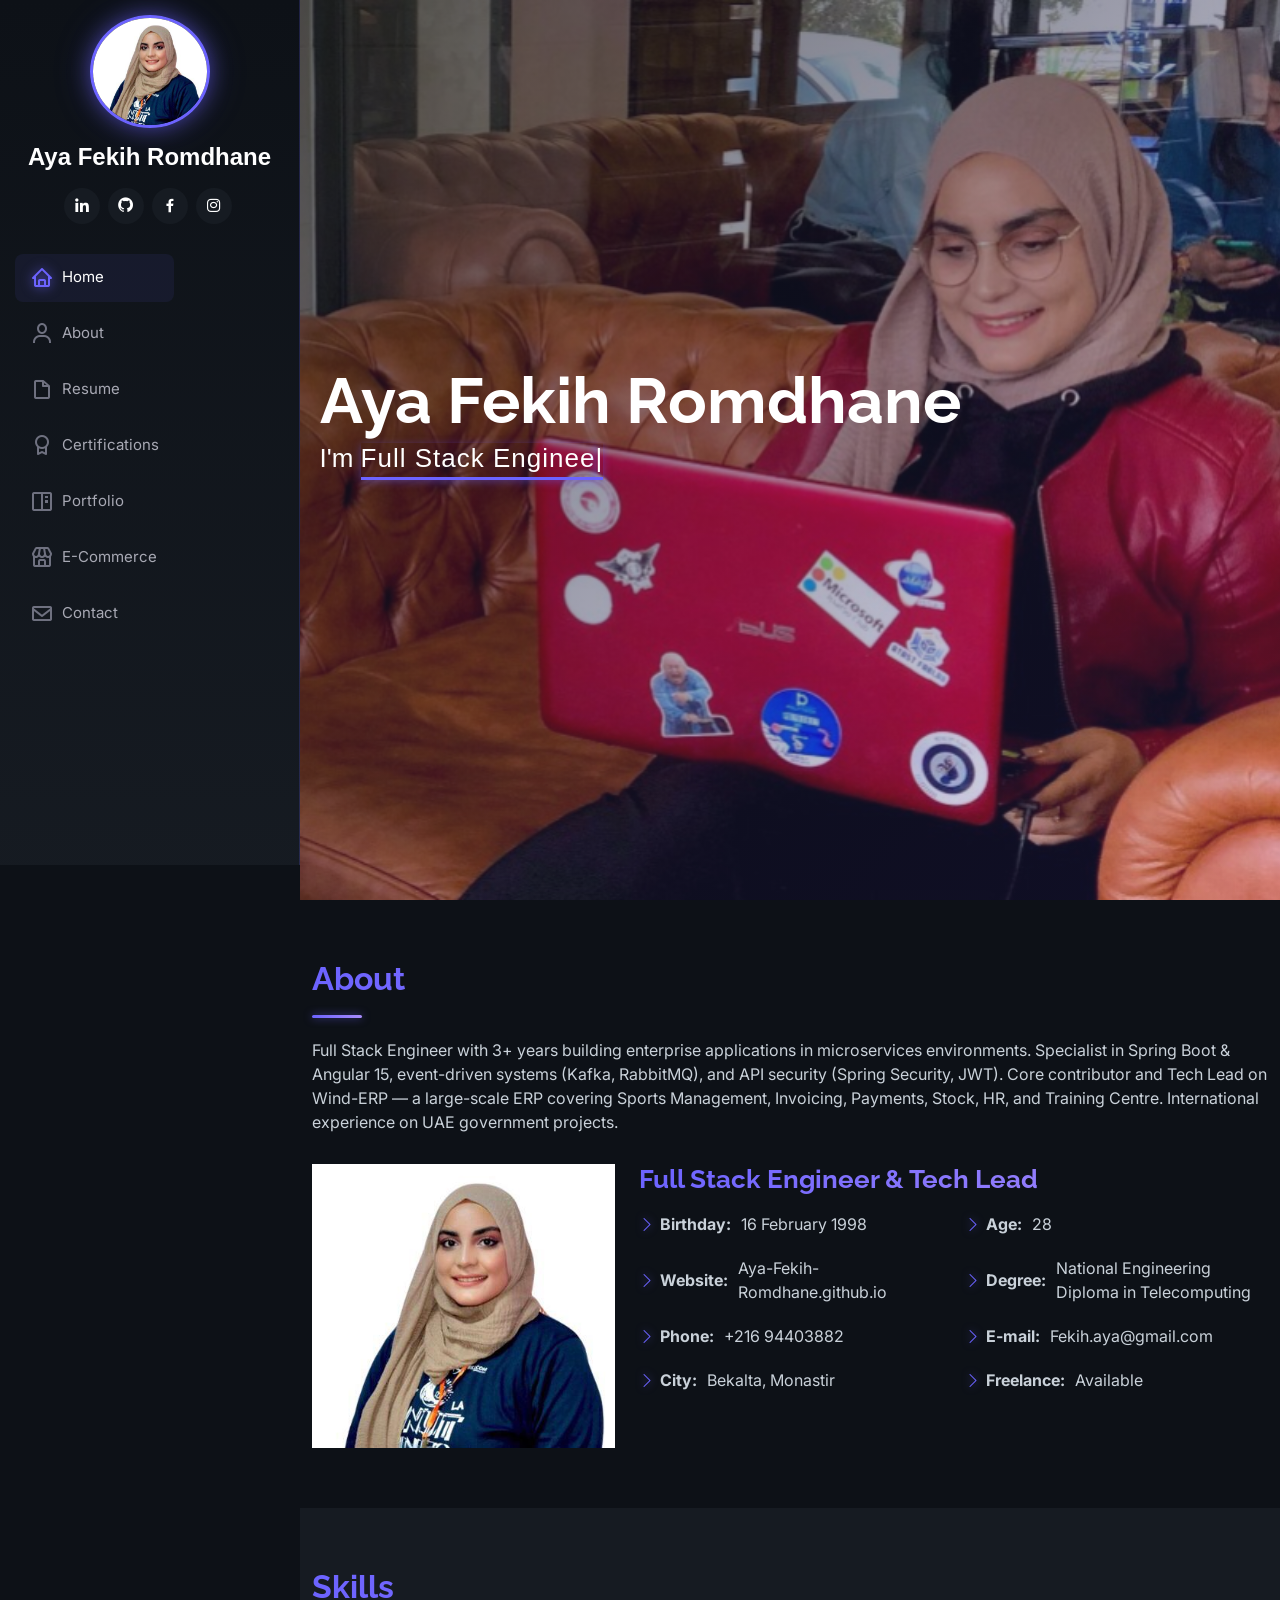
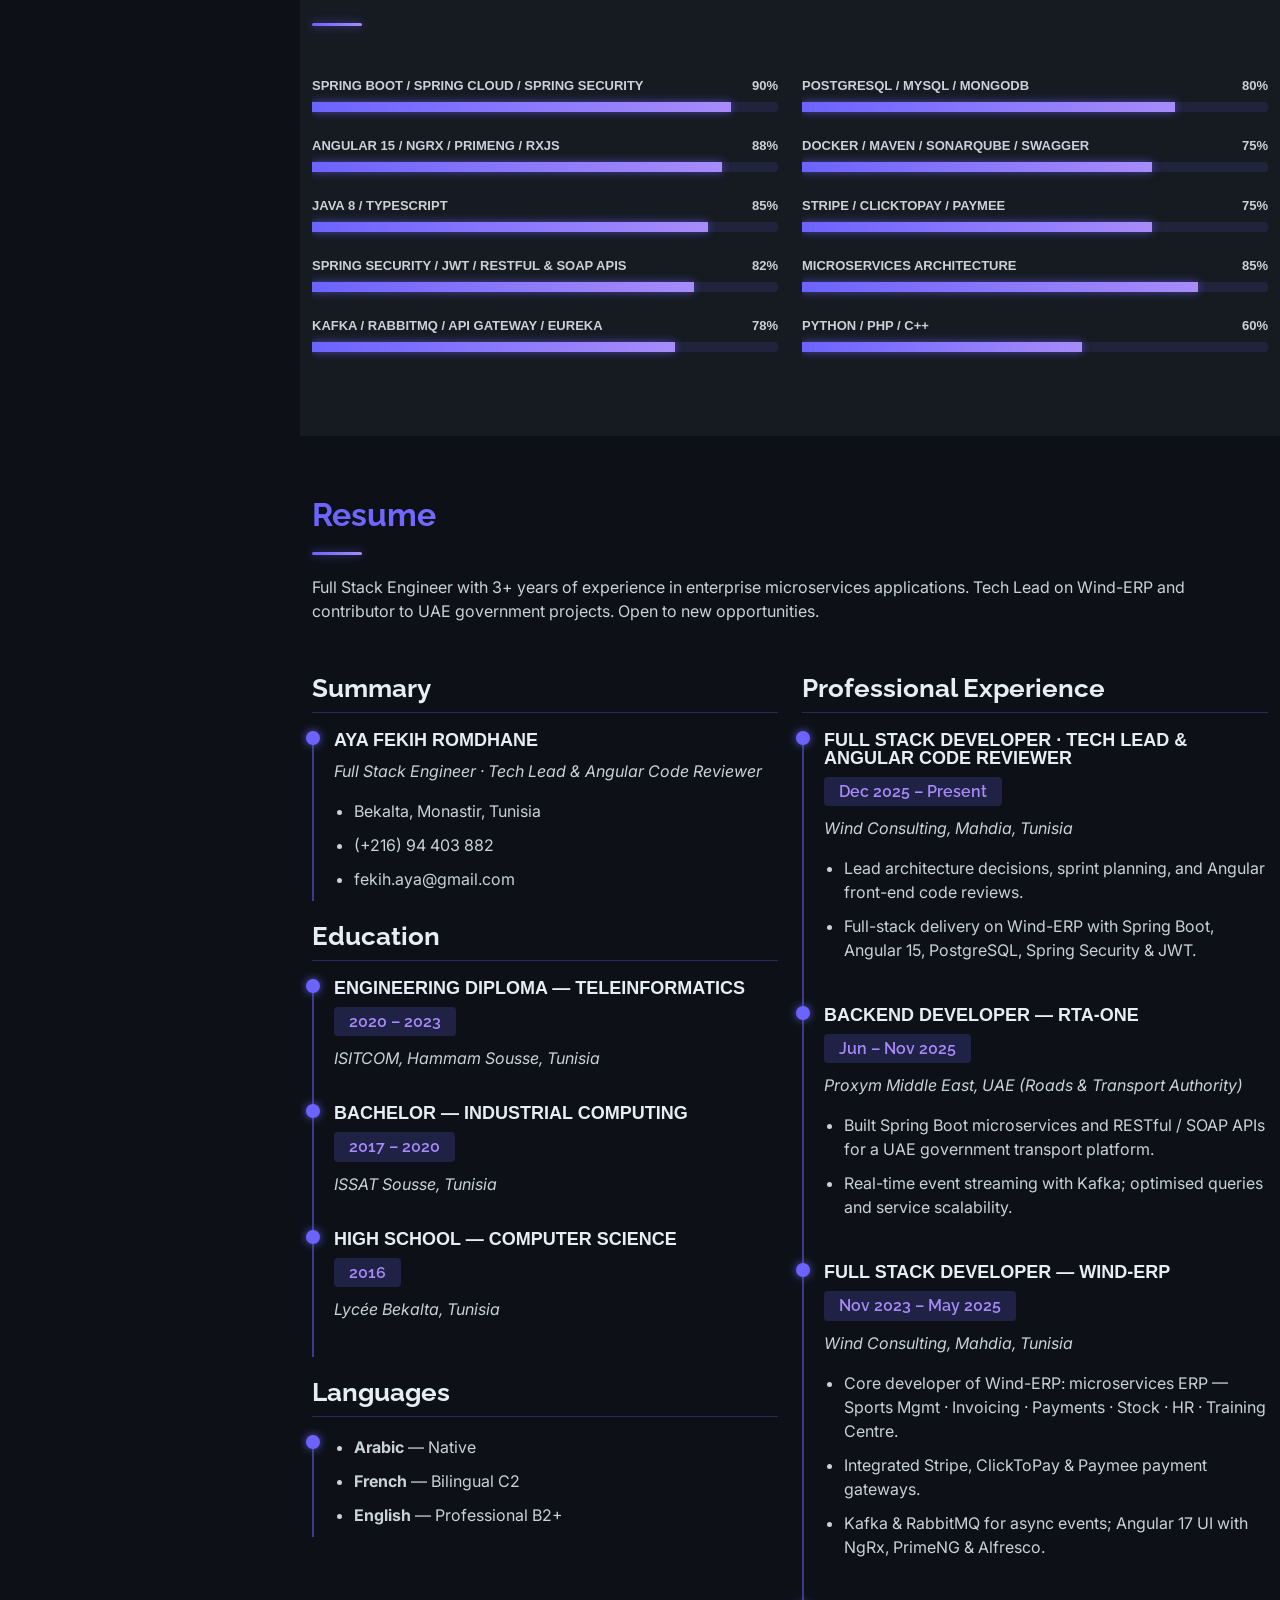
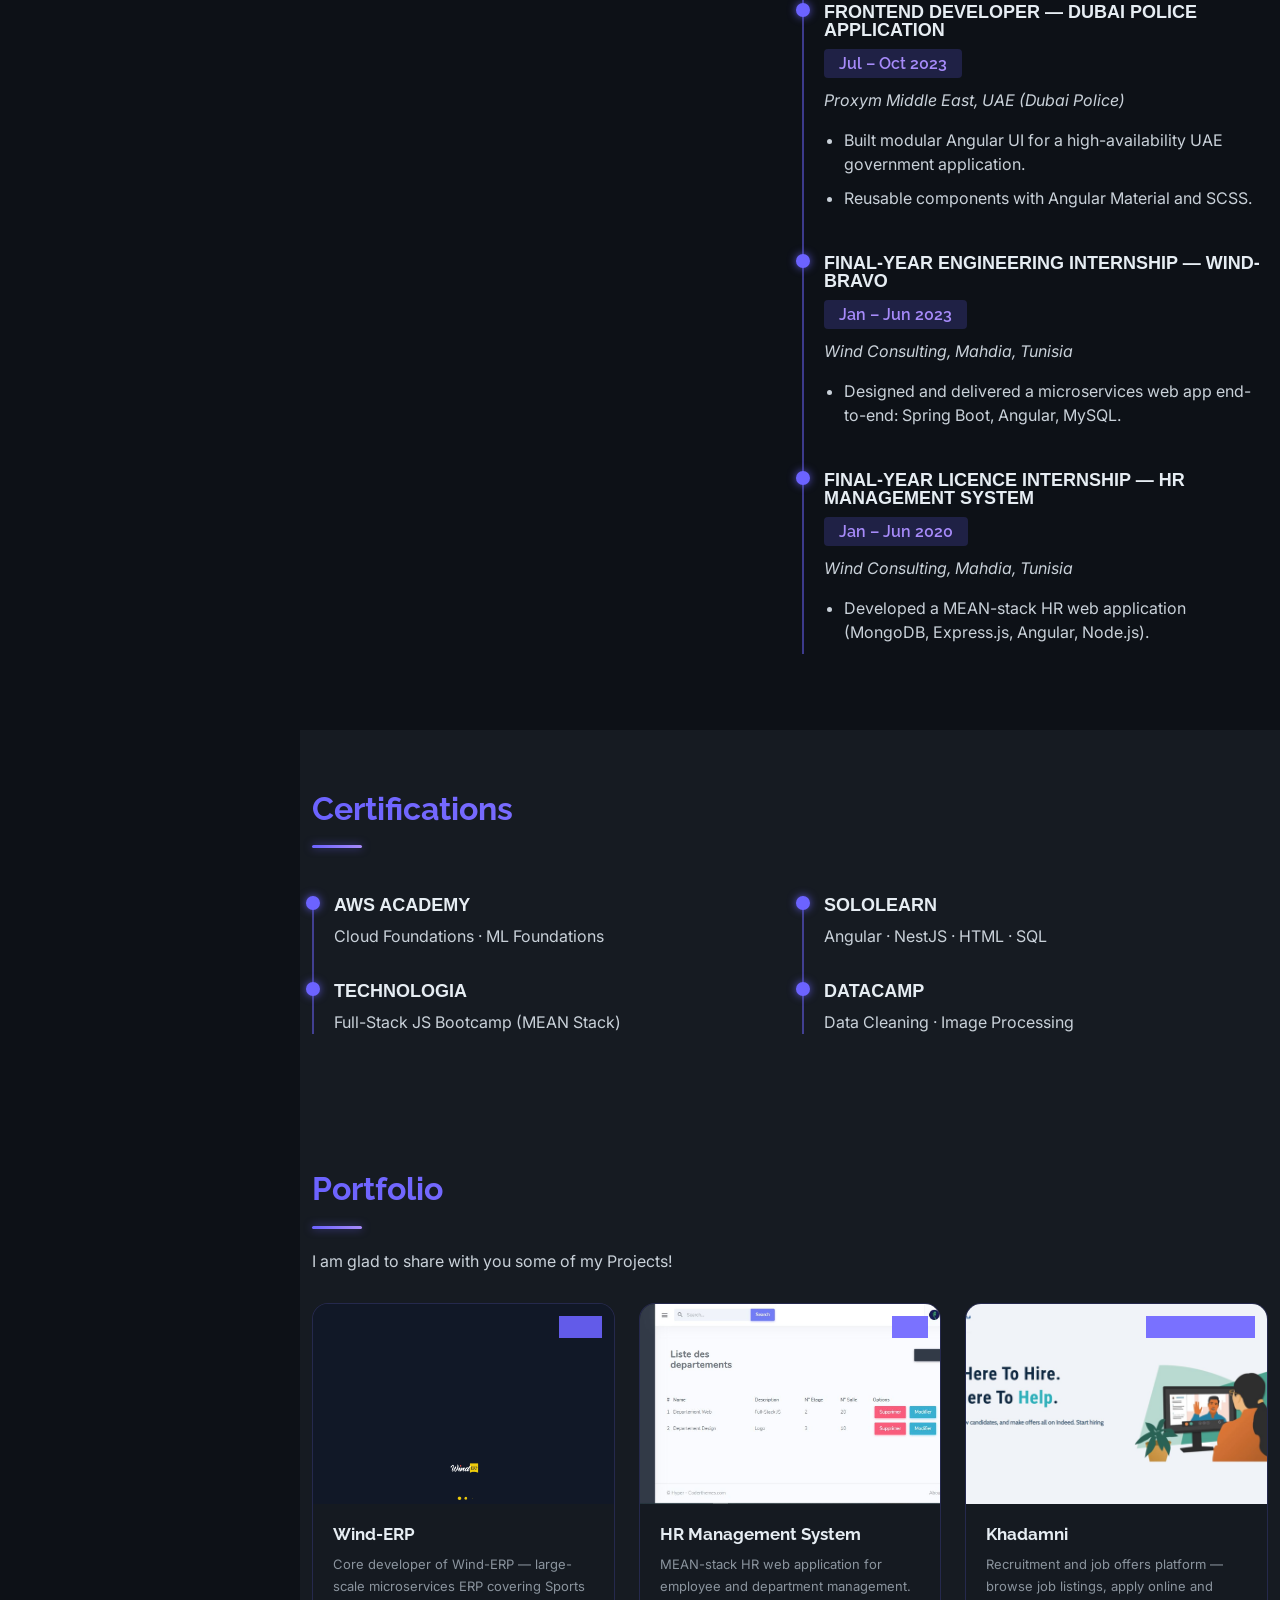
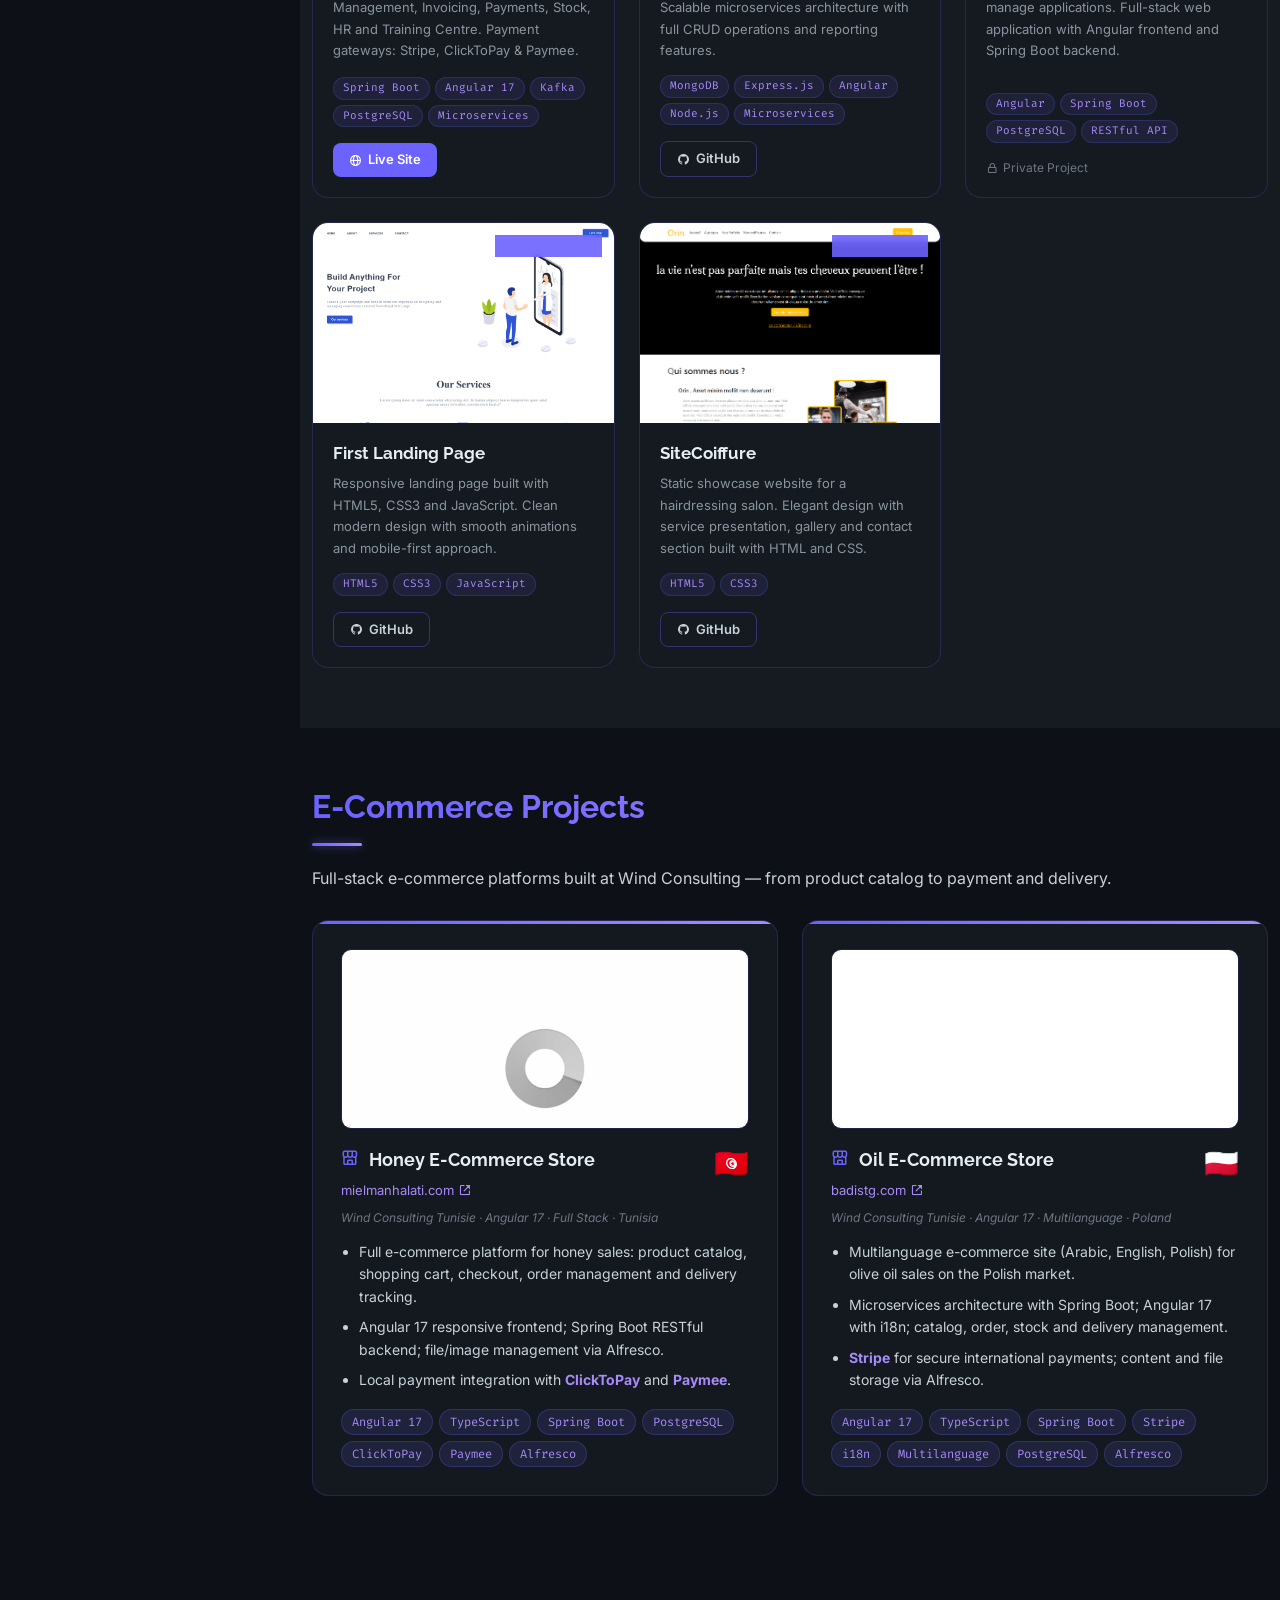
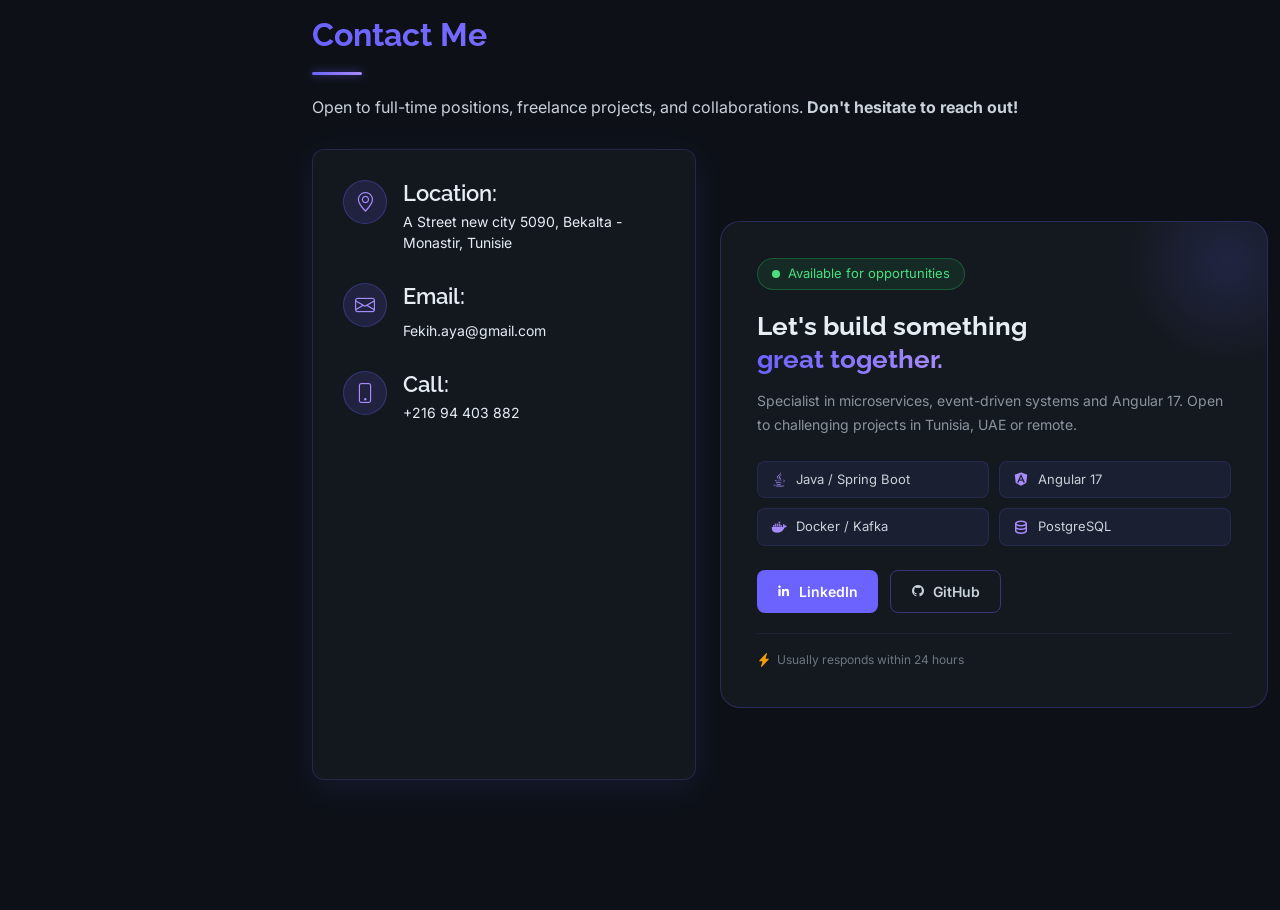
==== index.html @ 14036363 "feat: portfolio card redesign, new favicon, Wind-ERP screenshot, cleaned assets" ====
<!DOCTYPE html>
<html lang="en">

<head>
  <meta charset="utf-8">
  <meta content="width=device-width, initial-scale=1.0" name="viewport">

  <title>Portfolio Aya Fekih</title>
  <meta content="Portfolio of Aya Fekih Romdhane, Full-Stack Developer specializing in Spring Boot and Angular." name="description">
  <meta content="Aya Fekih Romdhane, Full-Stack Developer, Spring Boot, Angular, Java, portfolio, Tunisia" name="keywords">

  <!-- Favicons -->
  <link href="assets/img/favicon.svg" rel="icon" type="image/svg+xml">
  <link href="assets/img/favicon.png" rel="icon" type="image/png">
  <link href="assets/img/favicon.png" rel="apple-touch-icon">

  <!-- Google Fonts -->
  <link href="https://fonts.googleapis.com/css2?family=Inter:wght@300;400;500;600;700&family=Fira+Code:wght@400;500&family=Raleway:wght@300;400;500;600;700&family=Open+Sans:wght@300;400;600;700&display=swap" rel="stylesheet">

  <!-- Vendor CSS Files -->
  <link href="assets/vendor/aos/aos.css" rel="stylesheet">
  <link href="assets/vendor/bootstrap/css/bootstrap.min.css" rel="stylesheet">
  <link href="assets/vendor/bootstrap-icons/bootstrap-icons.css" rel="stylesheet">
  <link href="assets/vendor/boxicons/css/boxicons.min.css" rel="stylesheet">
  <link href="assets/vendor/glightbox/css/glightbox.min.css" rel="stylesheet">
  <link href="assets/vendor/swiper/swiper-bundle.min.css" rel="stylesheet">

  <!-- Template Main CSS File -->
  <link href="assets/css/style.css" rel="stylesheet">

  <!-- =======================================================
  * Template Name: iPortfolio - v3.9.1
  * Template URL: https://bootstrapmade.com/iportfolio-bootstrap-portfolio-websites-template/
  * Author: BootstrapMade.com
  * License: https://bootstrapmade.com/license/
  ======================================================== -->
</head>

<body>

  <!-- ======= Mobile nav toggle button ======= -->
  <i class="bi bi-list mobile-nav-toggle d-xl-none"></i>

  <!-- ======= Header ======= -->
  <header id="header">
    <div class="d-flex flex-column">

      <div class="profile">
        <img src="assets/img/profile-img.jpeg" alt="" class="img-fluid rounded-circle">
        <h1 class="text-light"><a href="index.html">Aya Fekih Romdhane</a></h1>
        <div class="social-links mt-3 text-center">
          <a href="https://www.linkedin.com/in/aya-fekih-romdhane-aa07b4a9/" class="linkedin"><i class="bx bxl-linkedin"></i></a>
          <a href="https://github.com/Aya-Fekih-Romdhane" class="github"><i class="bx bxl-github"></i></a>
          <a href="https://www.facebook.com/fekih.aya/" class="facebook"><i class="bx bxl-facebook"></i></a>
          <a href="https://www.instagram.com/aya_fekih/" class="instagram"><i class="bx bxl-instagram"></i></a>
        </div>
      </div>

      <nav id="navbar" class="nav-menu navbar">
        <ul>
          <li><a href="#hero" class="nav-link scrollto active"><i class="bx bx-home"></i> <span>Home</span></a></li>
          <li><a href="#about" class="nav-link scrollto"><i class="bx bx-user"></i> <span>About</span></a></li>
          <li><a href="#resume" class="nav-link scrollto"><i class="bx bx-file-blank"></i> <span>Resume</span></a></li>
          <li><a href="#certifications" class="nav-link scrollto"><i class="bx bx-award"></i> <span>Certifications</span></a></li>
          <li><a href="#portfolio" class="nav-link scrollto"><i class="bx bx-book-content"></i> <span>Portfolio</span></a></li>
          <li><a href="#ecommerce" class="nav-link scrollto"><i class="bx bx-store"></i> <span>E-Commerce</span></a></li>
          <li><a href="#contact" class="nav-link scrollto"><i class="bx bx-envelope"></i> <span>Contact</span></a></li>
        </ul>
      </nav><!-- .nav-menu -->
    </div>
  </header><!-- End Header -->

  <!-- ======= Hero Section ======= -->
  <section id="hero" class="d-flex flex-column justify-content-center align-items-center">
    <div class="hero-container" data-aos="fade-in">
      <h1>Aya Fekih Romdhane</h1>
      <p>I'm <span class="typed" data-typed-items="Full Stack Engineer,Tech Lead & Code Reviewer,Spring Boot & Angular Expert,Freelancer"></span></p>
    </div>
  </section><!-- End Hero -->

  <main id="main">

    <!-- ======= About Section ======= -->
    <section id="about" class="about">
      <div class="container">

        <div class="section-title">
          <h2>About</h2>
          <p>Full Stack Engineer with 3+ years building enterprise applications in microservices environments. Specialist in Spring Boot &amp; Angular 15, event-driven systems (Kafka, RabbitMQ), and API security (Spring Security, JWT). Core contributor and Tech Lead on Wind-ERP — a large-scale ERP covering Sports Management, Invoicing, Payments, Stock, HR, and Training Centre. International experience on UAE government projects.</p>
        </div>

        <div class="row">
          <div class="col-lg-4" data-aos="fade-right">
            <img src="assets/img/profile-img.jpeg" class="img-fluid" alt="">
          </div>
          <div class="col-lg-8 pt-4 pt-lg-0 content" data-aos="fade-left">
            <h3>Full Stack Engineer &amp; Tech Lead</h3>
            <p class="fst-italic">
             
            </p>
            <div class="row">
              <div class="col-lg-6">
                <ul>
                  <li><i class="bi bi-chevron-right"></i> <strong>Birthday:</strong> <span>16 February 1998</span></li>
                  <li><i class="bi bi-chevron-right"></i> <strong>Website:</strong> <span>Aya-Fekih-Romdhane.github.io
                  </span></li>
                  <li><i class="bi bi-chevron-right"></i> <strong>Phone:</strong> <span>+216 94403882</span></li>
                  <li><i class="bi bi-chevron-right"></i> <strong>City:</strong> <span>Bekalta, Monastir</span></li>
                </ul>
              </div>
              <div class="col-lg-6">
                <ul>
                  <li><i class="bi bi-chevron-right"></i> <strong>Age:</strong> <span>28</span></li>
                  <li><i class="bi bi-chevron-right"></i> <strong>Degree:</strong> <span>National Engineering Diploma in Telecomputing</span></li>
                  <li><i class="bi bi-chevron-right"></i> <strong>E-mail:</strong> <span>Fekih.aya@gmail.com</span></li>
                  <li><i class="bi bi-chevron-right"></i> <strong>Freelance:</strong> <span>Available</span></li>
                </ul>
              </div>
            </div>
            <p>
             
            </p>
          </div>
        </div>

      </div>
    </section><!-- End About Section -->

    <!-- ======= Skills Section ======= -->
    <section id="skills" class="skills section-bg">
      <div class="container">

        <div class="section-title">
          <h2>Skills</h2>
        </div>

        <div class="row skills-content">

          <div class="col-lg-6" data-aos="fade-up">

            <div class="progress">
              <span class="skill">Spring Boot / Spring Cloud / Spring Security <i class="val">90%</i></span>
              <div class="progress-bar-wrap">
                <div class="progress-bar" role="progressbar" aria-valuenow="90" aria-valuemin="0" aria-valuemax="100"></div>
              </div>
            </div>

            <div class="progress">
              <span class="skill">Angular 15 / NgRx / PrimeNG / RxJS <i class="val">88%</i></span>
              <div class="progress-bar-wrap">
                <div class="progress-bar" role="progressbar" aria-valuenow="88" aria-valuemin="0" aria-valuemax="100"></div>
              </div>
            </div>

            <div class="progress">
              <span class="skill">Java 8 / TypeScript <i class="val">85%</i></span>
              <div class="progress-bar-wrap">
                <div class="progress-bar" role="progressbar" aria-valuenow="85" aria-valuemin="0" aria-valuemax="100"></div>
              </div>
            </div>

            <div class="progress">
              <span class="skill">Spring Security / JWT / RESTful &amp; SOAP APIs <i class="val">82%</i></span>
              <div class="progress-bar-wrap">
                <div class="progress-bar" role="progressbar" aria-valuenow="82" aria-valuemin="0" aria-valuemax="100"></div>
              </div>
            </div>

            <div class="progress">
              <span class="skill">Kafka / RabbitMQ / API Gateway / Eureka <i class="val">78%</i></span>
              <div class="progress-bar-wrap">
                <div class="progress-bar" role="progressbar" aria-valuenow="78" aria-valuemin="0" aria-valuemax="100"></div>
              </div>
            </div>

          </div>

          <div class="col-lg-6" data-aos="fade-up" data-aos-delay="100">

            <div class="progress">
              <span class="skill">PostgreSQL / MySQL / MongoDB <i class="val">80%</i></span>
              <div class="progress-bar-wrap">
                <div class="progress-bar" role="progressbar" aria-valuenow="80" aria-valuemin="0" aria-valuemax="100"></div>
              </div>
            </div>

            <div class="progress">
              <span class="skill">Docker / Maven / SonarQube / Swagger <i class="val">75%</i></span>
              <div class="progress-bar-wrap">
                <div class="progress-bar" role="progressbar" aria-valuenow="75" aria-valuemin="0" aria-valuemax="100"></div>
              </div>
            </div>

            <div class="progress">
              <span class="skill">Stripe / ClickToPay / Paymee <i class="val">75%</i></span>
              <div class="progress-bar-wrap">
                <div class="progress-bar" role="progressbar" aria-valuenow="75" aria-valuemin="0" aria-valuemax="100"></div>
              </div>
            </div>

            <div class="progress">
              <span class="skill">Microservices Architecture <i class="val">85%</i></span>
              <div class="progress-bar-wrap">
                <div class="progress-bar" role="progressbar" aria-valuenow="85" aria-valuemin="0" aria-valuemax="100"></div>
              </div>
            </div>

            <div class="progress">
              <span class="skill">Python / PHP / C++ <i class="val">60%</i></span>
              <div class="progress-bar-wrap">
                <div class="progress-bar" role="progressbar" aria-valuenow="60" aria-valuemin="0" aria-valuemax="100"></div>
              </div>
            </div>

          </div>

        </div>

      </div>
    </section><!-- End Skills Section -->

    <!-- ======= Resume Section ======= -->
    <section id="resume" class="resume">
      <div class="container">

        <div class="section-title">
          <h2>Resume</h2>
          <p>Full Stack Engineer with 3+ years of experience in enterprise microservices applications. Tech Lead on Wind-ERP and contributor to UAE government projects. Open to new opportunities.</p>
        </div>

        <div class="row">
          <div class="col-lg-6" data-aos="fade-up">
            <h3 class="resume-title">Summary</h3>
            <div class="resume-item pb-0">
              <h4>Aya Fekih Romdhane</h4>
              <p><em>Full Stack Engineer · Tech Lead &amp; Angular Code Reviewer</em></p>
              <ul>
                <li>Bekalta, Monastir, Tunisia</li>
                <li>(+216) 94 403 882</li>
                <li>fekih.aya@gmail.com</li>
              </ul>
            </div>

            <h3 class="resume-title">Education</h3>
            <div class="resume-item">
              <h4>Engineering Diploma — Teleinformatics</h4>
              <h5>2020 – 2023</h5>
              <p><em>ISITCOM, Hammam Sousse, Tunisia</em></p>
            </div>
            <div class="resume-item">
              <h4>Bachelor — Industrial Computing</h4>
              <h5>2017 – 2020</h5>
              <p><em>ISSAT Sousse, Tunisia</em></p>
            </div>
            <div class="resume-item">
              <h4>High School — Computer Science</h4>
              <h5>2016</h5>
              <p><em>Lycée Bekalta, Tunisia</em></p>
            </div>

            <h3 class="resume-title">Languages</h3>
            <div class="resume-item pb-0">
              <ul>
                <li><strong>Arabic</strong> — Native</li>
                <li><strong>French</strong> — Bilingual C2</li>
                <li><strong>English</strong> — Professional B2+</li>
              </ul>
            </div>
          </div>

          <div class="col-lg-6" data-aos="fade-up" data-aos-delay="100">
            <h3 class="resume-title">Professional Experience</h3>

            <div class="resume-item">
              <h4>Full Stack Developer · Tech Lead &amp; Angular Code Reviewer</h4>
              <h5>Dec 2025 – Present</h5>
              <p><em>Wind Consulting, Mahdia, Tunisia</em></p>
              <ul>
                <li>Lead architecture decisions, sprint planning, and Angular front-end code reviews.</li>
                <li>Full-stack delivery on Wind-ERP with Spring Boot, Angular 15, PostgreSQL, Spring Security &amp; JWT.</li>
              </ul>
            </div>

            <div class="resume-item">
              <h4>Backend Developer — RTA-One</h4>
              <h5>Jun – Nov 2025</h5>
              <p><em>Proxym Middle East, UAE (Roads &amp; Transport Authority)</em></p>
              <ul>
                <li>Built Spring Boot microservices and RESTful / SOAP APIs for a UAE government transport platform.</li>
                <li>Real-time event streaming with Kafka; optimised queries and service scalability.</li>
              </ul>
            </div>

            <div class="resume-item">
              <h4>Full Stack Developer — Wind-ERP</h4>
              <h5>Nov 2023 – May 2025</h5>
              <p><em>Wind Consulting, Mahdia, Tunisia</em></p>
              <ul>
                <li>Core developer of Wind-ERP: microservices ERP — Sports Mgmt · Invoicing · Payments · Stock · HR · Training Centre.</li>
                <li>Integrated Stripe, ClickToPay &amp; Paymee payment gateways.</li>
                <li>Kafka &amp; RabbitMQ for async events; Angular 17 UI with NgRx, PrimeNG &amp; Alfresco.</li>
              </ul>
            </div>

            <div class="resume-item">
              <h4>Frontend Developer — Dubai Police Application</h4>
              <h5>Jul – Oct 2023</h5>
              <p><em>Proxym Middle East, UAE (Dubai Police)</em></p>
              <ul>
                <li>Built modular Angular UI for a high-availability UAE government application.</li>
                <li>Reusable components with Angular Material and SCSS.</li>
              </ul>
            </div>

            <div class="resume-item">
              <h4>Final-Year Engineering Internship — Wind-Bravo</h4>
              <h5>Jan – Jun 2023</h5>
              <p><em>Wind Consulting, Mahdia, Tunisia</em></p>
              <ul>
                <li>Designed and delivered a microservices web app end-to-end: Spring Boot, Angular, MySQL.</li>
              </ul>
            </div>

            <div class="resume-item">
              <h4>Final-Year Licence Internship — HR Management System</h4>
              <h5>Jan – Jun 2020</h5>
              <p><em>Wind Consulting, Mahdia, Tunisia</em></p>
              <ul>
                <li>Developed a MEAN-stack HR web application (MongoDB, Express.js, Angular, Node.js).</li>
              </ul>
            </div>
          </div>
        </div>

      </div>
    </section><!-- End Resume Section -->

    <!-- ======= Certifications Section ======= -->
    <section id="certifications" class="resume section-bg">
      <div class="container">

        <div class="section-title">
          <h2>Certifications</h2>
        </div>

        <div class="row">
          <div class="col-lg-6" data-aos="fade-up">
            <div class="resume-item">
              <h4>AWS Academy</h4>
              <p>Cloud Foundations &middot; ML Foundations</p>
            </div>
            <div class="resume-item">
              <h4>Technologia</h4>
              <p>Full-Stack JS Bootcamp (MEAN Stack)</p>
            </div>
          </div>
          <div class="col-lg-6" data-aos="fade-up" data-aos-delay="100">
            <div class="resume-item">
              <h4>SoloLearn</h4>
              <p>Angular &middot; NestJS &middot; HTML &middot; SQL</p>
            </div>
            <div class="resume-item">
              <h4>DataCamp</h4>
              <p>Data Cleaning &middot; Image Processing</p>
            </div>
          </div>
        </div>

      </div>
    </section><!-- End Certifications Section -->

    <!-- ======= Portfolio Section ======= -->
    <section id="portfolio" class="portfolio section-bg">
      <div class="container">

        <div class="section-title">
          <h2>Portfolio</h2>
          <p>I am glad to share with you some of my Projects!</p>
        </div>

        <div class="row gy-4 portfolio-cards" data-aos="fade-up" data-aos-delay="100">

          <!-- Wind-ERP -->
          <div class="col-lg-4 col-md-6">
            <div class="pf-card">
              <div class="pf-screenshot">
                <img src="assets/img/portfolio/wind-erp.jpg" alt="Wind-ERP" class="img-fluid">
                <span class="pf-badge">ERP</span>
              </div>
              <div class="pf-body">
                <h4>Wind-ERP</h4>
                <p>Core developer of Wind-ERP — large-scale microservices ERP covering Sports Management, Invoicing, Payments, Stock, HR and Training Centre. Payment gateways: Stripe, ClickToPay &amp; Paymee.</p>
                <div class="pf-tags">
                  <span>Spring Boot</span><span>Angular 17</span><span>Kafka</span><span>PostgreSQL</span><span>Microservices</span>
                </div>
                <div class="pf-links">
                  <a href="https://www.wind-erp.com" target="_blank" class="pf-btn pf-btn-primary"><i class="bx bx-globe"></i> Live Site</a>
                </div>
              </div>
            </div>
          </div>

          <!-- HR Management System -->
          <div class="col-lg-4 col-md-6">
            <div class="pf-card">
              <div class="pf-screenshot">
                <img src="assets/img/portfolio/portfolio-5.jpg" alt="HR Management System" class="img-fluid">
                <span class="pf-badge">HR</span>
              </div>
              <div class="pf-body">
                <h4>HR Management System</h4>
                <p>MEAN-stack HR web application for employee and department management. Scalable microservices architecture with full CRUD operations and reporting features.</p>
                <div class="pf-tags">
                  <span>MongoDB</span><span>Express.js</span><span>Angular</span><span>Node.js</span><span>Microservices</span>
                </div>
                <div class="pf-links">
                  <a href="https://github.com/Aya-Fekih-Romdhane/Gestion--RH" target="_blank" class="pf-btn pf-btn-outline"><i class="bx bxl-github"></i> GitHub</a>
                </div>
              </div>
            </div>
          </div>

          <!-- Khadamni -->
          <div class="col-lg-4 col-md-6">
            <div class="pf-card">
              <div class="pf-screenshot">
                <img src="assets/img/portfolio/portfolio-8.png" alt="Khadamni" class="img-fluid">
                <span class="pf-badge">Recrutement</span>
              </div>
              <div class="pf-body">
                <h4>Khadamni</h4>
                <p>Recruitment and job offers platform — browse job listings, apply online and manage applications. Full-stack web application with Angular frontend and Spring Boot backend.</p>
                <div class="pf-tags">
                  <span>Angular</span><span>Spring Boot</span><span>PostgreSQL</span><span>RESTful API</span>
                </div>
                <div class="pf-links">
                  <span class="pf-private"><i class="bx bx-lock-alt"></i> Private Project</span>
                </div>
              </div>
            </div>
          </div>

          <!-- First Landing Page -->
          <div class="col-lg-4 col-md-6">
            <div class="pf-card">
              <div class="pf-screenshot">
                <img src="assets/img/portfolio/portfolio-1.png" alt="First Landing Page" class="img-fluid">
                <span class="pf-badge">Landing Page</span>
              </div>
              <div class="pf-body">
                <h4>First Landing Page</h4>
                <p>Responsive landing page built with HTML5, CSS3 and JavaScript. Clean modern design with smooth animations and mobile-first approach.</p>
                <div class="pf-tags">
                  <span>HTML5</span><span>CSS3</span><span>JavaScript</span>
                </div>
                <div class="pf-links">
                  <a href="https://github.com/Aya-Fekih-Romdhane/First_landing_page" target="_blank" class="pf-btn pf-btn-outline"><i class="bx bxl-github"></i> GitHub</a>
                </div>
              </div>
            </div>
          </div>

          <!-- SiteCoiffure -->
          <div class="col-lg-4 col-md-6">
            <div class="pf-card">
              <div class="pf-screenshot">
                <img src="assets/img/portfolio/portfolio-2.png" alt="SiteCoiffure" class="img-fluid">
                <span class="pf-badge">Site Vitrine</span>
              </div>
              <div class="pf-body">
                <h4>SiteCoiffure</h4>
                <p>Static showcase website for a hairdressing salon. Elegant design with service presentation, gallery and contact section built with HTML and CSS.</p>
                <div class="pf-tags">
                  <span>HTML5</span><span>CSS3</span>
                </div>
                <div class="pf-links">
                  <a href="https://github.com/Aya-Fekih-Romdhane/SiteCoiffure" target="_blank" class="pf-btn pf-btn-outline"><i class="bx bxl-github"></i> GitHub</a>
                </div>
              </div>
            </div>
          </div>

        </div>

      </div>
    </section><!-- End Portfolio Section -->

    <!-- ======= E-Commerce Projects Section ======= -->
    <section id="ecommerce" class="ecommerce">
      <div class="container">

        <div class="section-title">
          <h2>E-Commerce Projects</h2>
          <p>Full-stack e-commerce platforms built at Wind Consulting — from product catalog to payment and delivery.</p>
        </div>

        <div class="row gy-4">

          <!-- Honey Store -->
          <div class="col-lg-6" data-aos="fade-up">
            <div class="ecom-card">
              <div class="ecom-screenshot">
                <img src="assets/img/portfolio/ecom-honey.jpg" alt="mielmanhalati.com screenshot" class="img-fluid">
              </div>
              <div class="ecom-header">
                <div>
                  <h4><i class="bx bx-store-alt"></i> Honey E-Commerce Store</h4>
                  <a href="https://mielmanhalati.com" target="_blank" class="ecom-url">mielmanhalati.com <i class="bx bx-link-external"></i></a>
                </div>
                <span class="ecom-flag">🇹🇳</span>
              </div>
              <p class="ecom-context">Wind Consulting Tunisie &middot; Angular 17 &middot; Full Stack &middot; Tunisia</p>
              <ul class="ecom-list">
                <li>Full e-commerce platform for honey sales: product catalog, shopping cart, checkout, order management and delivery tracking.</li>
                <li>Angular 17 responsive frontend; Spring Boot RESTful backend; file/image management via Alfresco.</li>
                <li>Local payment integration with <strong>ClickToPay</strong> and <strong>Paymee</strong>.</li>
              </ul>
              <div class="ecom-tags">
                <span>Angular 17</span>
                <span>TypeScript</span>
                <span>Spring Boot</span>
                <span>PostgreSQL</span>
                <span>ClickToPay</span>
                <span>Paymee</span>
                <span>Alfresco</span>
              </div>
            </div>
          </div>

          <!-- Oil Store -->
          <div class="col-lg-6" data-aos="fade-up" data-aos-delay="100">
            <div class="ecom-card">
              <div class="ecom-screenshot">
                <img src="assets/img/portfolio/ecom-oil.jpg" alt="badistg.com screenshot" class="img-fluid">
              </div>
              <div class="ecom-header">
                <div>
                  <h4><i class="bx bx-store-alt"></i> Oil E-Commerce Store</h4>
                  <a href="https://badistg.com" target="_blank" class="ecom-url">badistg.com <i class="bx bx-link-external"></i></a>
                </div>
                <span class="ecom-flag">🇵🇱</span>
              </div>
              <p class="ecom-context">Wind Consulting Tunisie &middot; Angular 17 &middot; Multilanguage &middot; Poland</p>
              <ul class="ecom-list">
                <li>Multilanguage e-commerce site (Arabic, English, Polish) for olive oil sales on the Polish market.</li>
                <li>Microservices architecture with Spring Boot; Angular 17 with i18n; catalog, order, stock and delivery management.</li>
                <li><strong>Stripe</strong> for secure international payments; content and file storage via Alfresco.</li>
              </ul>
              <div class="ecom-tags">
                <span>Angular 17</span>
                <span>TypeScript</span>
                <span>Spring Boot</span>
                <span>Stripe</span>
                <span>i18n</span>
                <span>Multilanguage</span>
                <span>PostgreSQL</span>
                <span>Alfresco</span>
              </div>
            </div>
          </div>

        </div>

      </div>
    </section><!-- End E-Commerce Projects Section -->

    <!-- ======= Contact Section ======= -->
    <section id="contact" class="contact">
      <div class="container">

        <div class="section-title">
          <h2>Contact Me</h2>
          <p>Open to full-time positions, freelance projects, and collaborations. <b>Don't hesitate to reach out!</b></p>
        </div>

        <div class="row" data-aos="fade-in">

          <div class="col-lg-5 d-flex align-items-stretch">
            <div class="info">
              <div class="address">
                <i class="bi bi-geo-alt"></i>
                <h4>Location:</h4>
                <p>A Street new city 5090,  Bekalta - Monastir, Tunisie</p>
              </div>

              <div class="email">
                <i class="bi bi-envelope"></i>
                <h4>Email:</h4>
                <p>Fekih.aya@gmail.com</p>
              </div>

              <div class="phone">
                <i class="bi bi-phone"></i>
                <h4>Call:</h4>
                <p>+216 94 403 882</p>
              </div>

              <iframe src="https://www.google.com/maps/embed?pb=!1m18!1m12!1m3!1d104776.59406795491!2d10.994059406077131!3d35.595288822339555!2m3!1f0!2f0!3f0!3m2!1i1024!2i768!4f13.1!3m3!1m2!1s0x13023d7b994f0ec5%3A0x78bd8f839e755492!2sUnnamed%20Road%2C%20Bekalta%2C%20Tunisie!5e0!3m2!1sfr!2sbg!4v1670782692131!5m2!1sfr!2sbg" frameborder="0" style="border:0; width: 100%; height: 290px;" allowfullscreen></iframe>
            </div>

          </div>
          <div class="col-lg-7 mt-5 mt-lg-0 d-flex align-items-stretch">
            <div class="contact-visual d-flex flex-column justify-content-center w-100">

              <div class="availability-card" data-aos="fade-left">
                <div class="av-status">
                  <span class="av-dot"></span>
                  <span>Available for opportunities</span>
                </div>
                <h3>Let's build something<br><span>great together.</span></h3>
                <p>Specialist in microservices, event-driven systems and Angular 17. Open to challenging projects in Tunisia, UAE or remote.</p>

                <div class="av-tech">
                  <div class="av-tech-item"><i class="bx bxl-java"></i><span>Java / Spring Boot</span></div>
                  <div class="av-tech-item"><i class="bx bxl-angular"></i><span>Angular 17</span></div>
                  <div class="av-tech-item"><i class="bx bxl-docker"></i><span>Docker / Kafka</span></div>
                  <div class="av-tech-item"><i class="bx bx-data"></i><span>PostgreSQL</span></div>
                </div>

                <div class="av-links">
                  <a href="https://www.linkedin.com/in/aya-fekih-romdhane-aa07b4a9/" target="_blank" class="av-btn av-btn-primary"><i class="bx bxl-linkedin"></i> LinkedIn</a>
                  <a href="https://github.com/Aya-Fekih-Romdhane" target="_blank" class="av-btn av-btn-outline"><i class="bx bxl-github"></i> GitHub</a>
                </div>

                <div class="av-response">
                  <i class="bi bi-lightning-charge-fill"></i>
                  <span>Usually responds within 24 hours</span>
                </div>
              </div>

            </div>
          </div>
        </div>

      </div>
    </section><!-- End Contact Section -->

  </main><!-- End #main -->

  <!-- ======= Footer ======= -->
  <footer id="footer">
    <div class="container">
      <div class="copyright">
      </div>
      <div class="credits">
        <!-- All the links in the footer should remain intact. -->
        <!-- You can delete the links only if you purchased the pro version. -->
        <!-- Licensing information: https://bootstrapmade.com/license/ -->
        <!-- Purchase the pro version with working PHP/AJAX contact form: https://bootstrapmade.com/iportfolio-bootstrap-portfolio-websites-template/ -->
      </div>
    </div>
  </footer><!-- End  Footer -->

  <a href="#" class="back-to-top d-flex align-items-center justify-content-center"><i class="bi bi-arrow-up-short"></i></a>

  <!-- Vendor JS Files -->
  <script src="assets/vendor/purecounter/purecounter_vanilla.js"></script>
  <script src="assets/vendor/aos/aos.js"></script>
  <script src="assets/vendor/bootstrap/js/bootstrap.bundle.min.js"></script>
  <script src="assets/vendor/glightbox/js/glightbox.min.js"></script>
  <script src="assets/vendor/isotope-layout/isotope.pkgd.min.js"></script>
  <script src="assets/vendor/swiper/swiper-bundle.min.js"></script>
  <script src="assets/vendor/typed.js/typed.min.js"></script>
  <script src="assets/vendor/waypoints/noframework.waypoints.js"></script>
  <script src="assets/vendor/php-email-form/validate.js"></script>

  <!-- Template Main JS File -->
  <script src="assets/js/main.js"></script>

</body>

</html>
---- assets/css/style.css ----
/**
* Template Name: iPortfolio - v3.9.1
* Template URL: https://bootstrapmade.com/iportfolio-bootstrap-portfolio-websites-template/
* Author: BootstrapMade.com
* License: https://bootstrapmade.com/license/
*/

/*--------------------------------------------------------------
# General
--------------------------------------------------------------*/
body {
  font-family: "Inter", "Open Sans", sans-serif;
  color: #c9d1d9;
  background-color: #0d1117;
}

a {
  color: #6c63ff;
  text-decoration: none;
}

a:hover {
  color: #8b83ff;
  text-decoration: none;
}

h1,
h2,
h3,
h4,
h5,
h6 {
  font-family: "Raleway", sans-serif;
}

/*--------------------------------------------------------------
# Back to top button
--------------------------------------------------------------*/
.back-to-top {
  position: fixed;
  visibility: hidden;
  opacity: 0;
  right: 15px;
  bottom: 15px;
  z-index: 996;
  background: #6c63ff;
  width: 40px;
  height: 40px;
  border-radius: 50px;
  transition: all 0.4s;
}

.back-to-top i {
  font-size: 28px;
  color: #fff;
  line-height: 0;
}

.back-to-top:hover {
  background: #8b83ff;
  color: #fff;
}

.back-to-top.active {
  visibility: visible;
  opacity: 1;
}

/*--------------------------------------------------------------
# Header
--------------------------------------------------------------*/
#header {
  position: fixed;
  top: 0;
  left: 0;
  bottom: 0;
  width: 300px;
  transition: all ease-in-out 0.5s;
  z-index: 9997;
  transition: all 0.5s;
  padding: 0 15px;
  background: linear-gradient(180deg, #0d1117 0%, #161b22 100%);
  border-right: 1px solid rgba(108, 99, 255, 0.2);
  overflow-y: auto;
}

#header .profile img {
  margin: 15px auto;
  display: block;
  width: 120px;
  border: 3px solid #6c63ff;
  border-radius: 50%;
  box-shadow: 0 0 20px rgba(108, 99, 255, 0.5), 0 0 40px rgba(108, 99, 255, 0.2);
  transition: 0.4s;
}

#header .profile img:hover {
  box-shadow: 0 0 30px rgba(108, 99, 255, 0.8), 0 0 60px rgba(108, 99, 255, 0.4);
  transform: scale(1.05);
}

#header .profile h1 {
  font-size: 24px;
  margin: 0;
  padding: 0;
  font-weight: 600;
  -moz-text-align-last: center;
  text-align-last: center;
  font-family: "Poppins", sans-serif;
}

#header .profile h1 a,
#header .profile h1 a:hover {
  color: #fff;
  text-decoration: none;
}

#header .profile .social-links a {
  font-size: 18px;
  display: inline-block;
  background: #161b22;
  color: #fff;
  line-height: 1;
  padding: 8px 0;
  margin-right: 4px;
  border-radius: 50%;
  text-align: center;
  width: 36px;
  height: 36px;
  transition: 0.3s;
}

#header .profile .social-links a:hover {
  background: #6c63ff;
  color: #fff;
  text-decoration: none;
}

#main {
  margin-left: 300px;
}

@media (max-width: 1199px) {
  #header {
    left: -300px;
  }

  #main {
    margin-left: 0;
  }
}

/*--------------------------------------------------------------
# Navigation Menu
--------------------------------------------------------------*/
/* Desktop Navigation */
.nav-menu {
  padding: 30px 0 0 0;
}

.nav-menu * {
  margin: 0;
  padding: 0;
  list-style: none;
}

.nav-menu>ul>li {
  position: relative;
  white-space: nowrap;
}

.nav-menu a,
.nav-menu a:focus {
  display: flex;
  align-items: center;
  color: #a8a9b4;
  padding: 12px 15px;
  margin-bottom: 8px;
  transition: 0.3s;
  font-size: 15px;
}

.nav-menu a i,
.nav-menu a:focus i {
  font-size: 24px;
  padding-right: 8px;
  color: #6f7180;
}

.nav-menu a:hover,
.nav-menu .active,
.nav-menu .active:focus,
.nav-menu li:hover>a {
  text-decoration: none;
  color: #fff;
}

.nav-menu a:hover i,
.nav-menu .active i,
.nav-menu .active:focus i,
.nav-menu li:hover>a i {
  color: #6c63ff;
}

/* Mobile Navigation */
.mobile-nav-toggle {
  position: fixed;
  right: 15px;
  top: 15px;
  z-index: 9998;
  border: 0;
  font-size: 24px;
  transition: all 0.4s;
  outline: none !important;
  background-color: #6c63ff;
  color: #fff;
  width: 40px;
  height: 40px;
  display: inline-flex;
  align-items: center;
  justify-content: center;
  line-height: 0;
  border-radius: 50px;
  cursor: pointer;
}

.mobile-nav-active {
  overflow: hidden;
}

.mobile-nav-active #header {
  left: 0;
}

/*--------------------------------------------------------------
# Hero Section
--------------------------------------------------------------*/
#hero {
  width: 100%;
  height: 100vh;
  background: url("../img/hero-bg.jpg") top center;
  background-size: cover;
}

#hero:before {
  content: "";
  background: rgba(5, 13, 24, 0.3);
  position: absolute;
  bottom: 0;
  top: 0;
  left: 0;
  right: 0;
  z-index: 1;
}

#hero .hero-container {
  position: relative;
  z-index: 2;
  min-width: 300px;
}

#hero h1 {
  margin: 0 0 10px 0;
  font-size: 64px;
  font-weight: 700;
  line-height: 56px;
  color: #fff;
}

#hero p {
  color: #fff;
  margin-bottom: 50px;
  font-size: 26px;
  font-family: "Poppins", sans-serif;
}

#hero p span {
  color: #fff;
  padding-bottom: 4px;
  letter-spacing: 1px;
  border-bottom: 3px solid #6c63ff;
}

@media (min-width: 1024px) {
  #hero {
    background-attachment: fixed;
  }
}

@media (max-width: 768px) {
  #hero h1 {
    font-size: 28px;
    line-height: 36px;
  }

  #hero h2 {
    font-size: 18px;
    line-height: 24px;
    margin-bottom: 30px;
  }
}

/*--------------------------------------------------------------
# Sections General
--------------------------------------------------------------*/
section {
  padding: 60px 0;
  overflow: hidden;
}

.section-bg {
  background: #161b22;
}

.section-title {
  padding-bottom: 30px;
}

.section-title h2 {
  font-size: 32px;
  font-weight: bold;
  margin-bottom: 20px;
  padding-bottom: 20px;
  position: relative;
  background: linear-gradient(90deg, #6c63ff, #a78bfa);
  -webkit-background-clip: text;
  -webkit-text-fill-color: transparent;
  background-clip: text;
}

.section-title h2::after {
  content: "";
  position: absolute;
  display: block;
  width: 50px;
  height: 3px;
  background: linear-gradient(90deg, #6c63ff, #a78bfa);
  bottom: 0;
  left: 0;
  border-radius: 2px;
  box-shadow: 0 0 8px rgba(108, 99, 255, 0.6);
}

.section-title p {
  margin-bottom: 0;
}

/*--------------------------------------------------------------
# About
--------------------------------------------------------------*/
.about .content h3 {
  font-weight: 700;
  font-size: 26px;
  color: #e6edf3;
}

.about .content ul {
  list-style: none;
  padding: 0;
}

.about .content ul li {
  margin-bottom: 20px;
  display: flex;
  align-items: center;
}

.about .content ul strong {
  margin-right: 10px;
}

.about .content ul i {
  font-size: 16px;
  margin-right: 5px;
  color: #6c63ff;
  line-height: 0;
}

.about .content p:last-child {
  margin-bottom: 0;
}

/*--------------------------------------------------------------
# Facts
--------------------------------------------------------------*/
.facts {
  padding-bottom: 30px;
}

.facts .count-box {
  padding: 30px;
  width: 100%;
}

.facts .count-box i {
  display: block;
  font-size: 44px;
  color: #6c63ff;
  float: left;
  line-height: 0;
}

.facts .count-box span {
  font-size: 48px;
  line-height: 40px;
  display: block;
  font-weight: 700;
  color: #e6edf3;
  margin-left: 60px;
}

.facts .count-box p {
  padding: 15px 0 0 0;
  margin: 0 0 0 60px;
  font-family: "Raleway", sans-serif;
  font-size: 14px;
  color: #8b949e;
}

.facts .count-box a {
  font-weight: 600;
  display: block;
  margin-top: 20px;
  color: #8b949e;
  font-size: 15px;
  font-family: "Poppins", sans-serif;
  transition: ease-in-out 0.3s;
}

.facts .count-box a:hover {
  color: #6c63ff;
}

/*--------------------------------------------------------------
# Akills
--------------------------------------------------------------*/
.skills .progress {
  height: 60px;
  display: block;
  background: none;
  border-radius: 0;
}

.skills .progress .skill {
  padding: 0;
  margin: 0 0 6px 0;
  text-transform: uppercase;
  display: block;
  font-weight: 600;
  font-family: "Poppins", sans-serif;
  color: #e6edf3;
}

.skills .progress .skill .val {
  float: right;
  font-style: normal;
}

.skills .progress-bar-wrap {
  background: rgba(108, 99, 255, 0.12);
  height: 10px;
}

.skills .progress-bar {
  width: 1px;
  height: 10px;
  transition: 0.9s;
  background: linear-gradient(90deg, #6c63ff, #a78bfa);
  box-shadow: 0 0 8px rgba(108, 99, 255, 0.6);
}

.skills .progress .skill {
  color: #c9d1d9;
}

.skills .progress-bar-wrap {
  border-radius: 4px;
}

/*--------------------------------------------------------------
# Resume
--------------------------------------------------------------*/
.resume .resume-title {
  font-size: 26px;
  font-weight: 700;
  margin-top: 20px;
  margin-bottom: 20px;
  color: #e6edf3;
}

.resume .resume-item {
  padding: 0 0 20px 20px;
  margin-top: -2px;
  border-left: 2px solid #6c63ff;
  position: relative;
}

.resume .resume-item h4 {
  line-height: 18px;
  font-size: 18px;
  font-weight: 600;
  text-transform: uppercase;
  font-family: "Poppins", sans-serif;
  color: #e6edf3;
  margin-bottom: 10px;
}

.resume .resume-item h5 {
  font-size: 16px;
  background: rgba(108, 99, 255, 0.2);
  padding: 5px 15px;
  display: inline-block;
  font-weight: 600;
  margin-bottom: 10px;
}

.resume .resume-item ul {
  padding-left: 20px;
}

.resume .resume-item ul li {
  padding-bottom: 10px;
}

.resume .resume-item:last-child {
  padding-bottom: 0;
}

.resume .resume-item::before {
  content: "";
  position: absolute;
  width: 14px;
  height: 14px;
  border-radius: 50px;
  left: -8px;
  top: 0;
  background: #6c63ff;
  border: 2px solid #6c63ff;
  box-shadow: 0 0 8px rgba(108, 99, 255, 0.8);
}

.resume .resume-item h4 {
  color: #e6edf3;
}

.resume .resume-item h5 {
  color: #a78bfa;
  background: rgba(108, 99, 255, 0.2);
  border-radius: 4px;
}

/*--------------------------------------------------------------
# Portfolio
--------------------------------------------------------------*/
.portfolio .portfolio-item {
  margin-bottom: 30px;
}

.portfolio #portfolio-flters {
  padding: 0;
  margin: 0 auto 35px auto;
  list-style: none;
  text-align: center;
  background: #fff;
  border-radius: 50px;
  padding: 2px 15px;
}

.portfolio #portfolio-flters li {
  cursor: pointer;
  display: inline-block;
  padding: 10px 15px 8px 15px;
  font-size: 14px;
  font-weight: 600;
  line-height: 1;
  text-transform: uppercase;
  color: #c9d1d9;
  margin-bottom: 5px;
  transition: all 0.3s ease-in-out;
}

.portfolio #portfolio-flters li:hover,
.portfolio #portfolio-flters li.filter-active {
  color: #6c63ff;
}

.portfolio #portfolio-flters li:last-child {
  margin-right: 0;
}

.portfolio .portfolio-wrap {
  transition: 0.3s;
  position: relative;
  overflow: hidden;
  z-index: 1;
  border-radius: 8px;
  box-shadow: 0 4px 15px rgba(0, 0, 0, 0.3);
}

.portfolio .portfolio-wrap:hover {
  transform: translateY(-5px);
  box-shadow: 0 8px 30px rgba(108, 99, 255, 0.3);
}

.portfolio .portfolio-wrap::before {
  content: "";
  background: rgba(108, 99, 255, 0.25);
  position: absolute;
  left: 0;
  right: 0;
  top: 0;
  bottom: 0;
  transition: all ease-in-out 0.3s;
  z-index: 2;
  opacity: 0;
}

.portfolio .portfolio-wrap .portfolio-links {
  opacity: 1;
  left: 0;
  right: 0;
  bottom: -60px;
  z-index: 3;
  position: absolute;
  transition: all ease-in-out 0.3s;
  display: flex;
  justify-content: center;
}

.portfolio .portfolio-wrap .portfolio-links a {
  color: #fff;
  font-size: 28px;
  text-align: center;
  background: rgba(108, 99, 255, 0.85);
  transition: 0.3s;
  width: 50%;
}

.portfolio .portfolio-wrap .portfolio-links a:hover {
  background: rgba(108, 99, 255, 0.95);
}

.portfolio .portfolio-wrap .portfolio-links a+a {
  border-left: 1px solid #8b83ff;
}

.portfolio .portfolio-wrap:hover::before {
  top: 0;
  left: 0;
  right: 0;
  bottom: 0;
  opacity: 1;
}

.portfolio .portfolio-wrap:hover .portfolio-links {
  opacity: 1;
  bottom: 0;
}

/*--------------------------------------------------------------
# Portfolio Details
--------------------------------------------------------------*/
.portfolio-details {
  padding-top: 40px;
}

.portfolio-details .portfolio-details-slider img {
  width: 100%;
}

.portfolio-details .portfolio-details-slider .swiper-pagination {
  margin-top: 20px;
  position: relative;
}

.portfolio-details .portfolio-details-slider .swiper-pagination .swiper-pagination-bullet {
  width: 12px;
  height: 12px;
  background-color: #fff;
  opacity: 1;
  border: 1px solid #6c63ff;
}

.portfolio-details .portfolio-details-slider .swiper-pagination .swiper-pagination-bullet-active {
  background-color: #6c63ff;
}

.portfolio-details .portfolio-info {
  padding: 30px;
  box-shadow: 0px 0 30px rgba(5, 13, 24, 0.08);
}

.portfolio-details .portfolio-info h3 {
  font-size: 22px;
  font-weight: 700;
  margin-bottom: 20px;
  padding-bottom: 20px;
  border-bottom: 1px solid #eee;
}

.portfolio-details .portfolio-info ul {
  list-style: none;
  padding: 0;
  font-size: 15px;
}

.portfolio-details .portfolio-info ul li+li {
  margin-top: 10px;
}

.portfolio-details .portfolio-description {
  padding-top: 30px;
}

.portfolio-details .portfolio-description h2 {
  font-size: 26px;
  font-weight: 700;
  margin-bottom: 20px;
}

.portfolio-details .portfolio-description p {
  padding: 0;
}

/*--------------------------------------------------------------
# Services
--------------------------------------------------------------*/
.services .icon-box {
  margin-bottom: 20px;
}

.services .icon {
  float: left;
  display: flex;
  align-items: center;
  justify-content: center;
  width: 54px;
  height: 54px;
  background: #6c63ff;
  border-radius: 50%;
  transition: 0.5s;
  border: 1px solid #6c63ff;
}

.services .icon i {
  color: #fff;
  font-size: 24px;
  line-height: 0;
}

.services .icon-box:hover .icon {
  background: #fff;
}

.services .icon-box:hover .icon i {
  color: #6c63ff;
}

.services .title {
  margin-left: 80px;
  font-weight: 700;
  margin-bottom: 15px;
  font-size: 18px;
}

.services .title a {
  color: #343a40;
}

.services .title a:hover {
  color: #6c63ff;
}

.services .description {
  margin-left: 80px;
  line-height: 24px;
  font-size: 14px;
}

/*--------------------------------------------------------------
# Testimonials
--------------------------------------------------------------*/
.testimonials .testimonials-carousel,
.testimonials .testimonials-slider {
  overflow: hidden;
}

.testimonials .testimonial-item {
  box-sizing: content-box;
  text-align: center;
  min-height: 320px;
}

.testimonials .testimonial-item .testimonial-img {
  width: 90px;
  border-radius: 50%;
  margin: 0 auto;
}

.testimonials .testimonial-item h3 {
  font-size: 18px;
  font-weight: bold;
  margin: 10px 0 5px 0;
  color: #111;
}

.testimonials .testimonial-item h4 {
  font-size: 14px;
  color: #999;
  margin: 0;
}

.testimonials .testimonial-item .quote-icon-left,
.testimonials .testimonial-item .quote-icon-right {
  color: #c3e8fa;
  font-size: 26px;
}

.testimonials .testimonial-item .quote-icon-left {
  display: inline-block;
  left: -5px;
  position: relative;
}

.testimonials .testimonial-item .quote-icon-right {
  display: inline-block;
  right: -5px;
  position: relative;
  top: 10px;
}

.testimonials .testimonial-item p {
  font-style: italic;
  margin: 0 15px 15px 15px;
  padding: 20px;
  background: #fff;
  position: relative;
  margin-bottom: 35px;
  border-radius: 6px;
  box-shadow: 0px 2px 15px rgba(0, 0, 0, 0.1);
}

.testimonials .testimonial-item p::after {
  content: "";
  width: 0;
  height: 0;
  border-top: 20px solid #fff;
  border-right: 20px solid transparent;
  border-left: 20px solid transparent;
  position: absolute;
  bottom: -20px;
  left: calc(50% - 20px);
}

.testimonials .swiper-pagination {
  margin-top: 20px;
  position: relative;
}

.testimonials .swiper-pagination .swiper-pagination-bullet {
  width: 12px;
  height: 12px;
  background-color: #fff;
  opacity: 1;
  border: 1px solid #6c63ff;
}

.testimonials .swiper-pagination .swiper-pagination-bullet-active {
  background-color: #6c63ff;
}

/*--------------------------------------------------------------
# Contact
--------------------------------------------------------------*/
.contact {
  padding-bottom: 130px;
}

.contact .info {
  padding: 30px;
  background: rgba(22, 27, 34, 0.8);
  backdrop-filter: blur(10px);
  -webkit-backdrop-filter: blur(10px);
  width: 100%;
  border: 1px solid rgba(108, 99, 255, 0.2);
  border-radius: 12px;
  box-shadow: 0 8px 32px rgba(108, 99, 255, 0.1);
}

.contact .info i {
  font-size: 20px;
  color: #6c63ff;
  float: left;
  width: 44px;
  height: 44px;
  background: rgba(108, 99, 255, 0.15);
  display: flex;
  justify-content: center;
  align-items: center;
  border-radius: 50px;
  transition: all 0.3s ease-in-out;
}

.contact .info h4 {
  padding: 0 0 0 60px;
  font-size: 22px;
  font-weight: 600;
  margin-bottom: 5px;
  color: #e6edf3;
}

.contact .info p {
  padding: 0 0 10px 60px;
  margin-bottom: 20px;
  font-size: 14px;
  color: #e6edf3;
}

.contact .info .email p {
  padding-top: 5px;
}

.contact .info .social-links {
  padding-left: 60px;
}

.contact .info .social-links a {
  font-size: 18px;
  display: inline-block;
  background: #333;
  color: #fff;
  line-height: 1;
  padding: 8px 0;
  border-radius: 50%;
  text-align: center;
  width: 36px;
  height: 36px;
  transition: 0.3s;
  margin-right: 10px;
}

.contact .info .social-links a:hover {
  background: #6c63ff;
  color: #fff;
}

.contact .info .email:hover i,
.contact .info .address:hover i,
.contact .info .phone:hover i {
  background: #6c63ff;
  color: #fff;
}

.contact .php-email-form {
  width: 100%;
  padding: 30px;
  background: #fff;
  box-shadow: 0 0 24px 0 rgba(0, 0, 0, 0.12);
}

.contact .php-email-form .form-group {
  padding-bottom: 8px;
}

.contact .php-email-form .validate {
  display: none;
  color: red;
  margin: 0 0 15px 0;
  font-weight: 400;
  font-size: 13px;
}

.contact .php-email-form .error-message {
  display: none;
  color: #fff;
  background: #ed3c0d;
  text-align: left;
  padding: 15px;
  font-weight: 600;
}

.contact .php-email-form .error-message br+br {
  margin-top: 25px;
}

.contact .php-email-form .sent-message {
  display: none;
  color: #fff;
  background: #18d26e;
  text-align: center;
  padding: 15px;
  font-weight: 600;
}

.contact .php-email-form .loading {
  display: none;
  background: #fff;
  text-align: center;
  padding: 15px;
}

.contact .php-email-form .loading:before {
  content: "";
  display: inline-block;
  border-radius: 50%;
  width: 24px;
  height: 24px;
  margin: 0 10px -6px 0;
  border: 3px solid #18d26e;
  border-top-color: #eee;
  -webkit-animation: animate-loading 1s linear infinite;
  animation: animate-loading 1s linear infinite;
}

.contact .php-email-form .form-group {
  margin-bottom: 15px;
}

.contact .php-email-form label {
  padding-bottom: 8px;
}

.contact .php-email-form input,
.contact .php-email-form textarea {
  border-radius: 0;
  box-shadow: none;
  font-size: 14px;
}

.contact .php-email-form input {
  height: 44px;
}

.contact .php-email-form textarea {
  padding: 10px 15px;
}

.contact .php-email-form button[type=submit] {
  background: #6c63ff;
  border: 0;
  padding: 10px 24px;
  color: #fff;
  transition: 0.4s;
  border-radius: 4px;
}

.contact .php-email-form button[type=submit]:hover {
  background: #8b83ff;
}

@-webkit-keyframes animate-loading {
  0% {
    transform: rotate(0deg);
  }

  100% {
    transform: rotate(360deg);
  }
}

@keyframes animate-loading {
  0% {
    transform: rotate(0deg);
  }

  100% {
    transform: rotate(360deg);
  }
}

/*--------------------------------------------------------------
# Breadcrumbs
--------------------------------------------------------------*/
.breadcrumbs {
  padding: 20px 0;
  background: #f9f9f9;
}

.breadcrumbs h2 {
  font-size: 26px;
  font-weight: 300;
}

.breadcrumbs ol {
  display: flex;
  flex-wrap: wrap;
  list-style: none;
  padding: 0;
  margin: 0;
  font-size: 15px;
}

.breadcrumbs ol li+li {
  padding-left: 10px;
}

.breadcrumbs ol li+li::before {
  display: inline-block;
  padding-right: 10px;
  color: #0e2442;
  content: "/";
}

@media (max-width: 768px) {
  .breadcrumbs .d-flex {
    display: block !important;
  }

  .breadcrumbs ol {
    display: block;
  }

  .breadcrumbs ol li {
    display: inline-block;
  }
}

/*--------------------------------------------------------------
# Footer
--------------------------------------------------------------*/
#footer {
  padding: 15px;
  color: #f4f6fd;
  font-size: 14px;
  position: fixed;
  left: 0;
  bottom: 0;
  width: 300px;
  z-index: 9999;
  background: #0d1117;
}

#footer .copyright {
  text-align: center;
}

#footer .credits {
  padding-top: 5px;
  text-align: center;
  font-size: 13px;
  color: #eaebf0;
}

@media (max-width: 1199px) {
  #footer {
    position: static;
    width: auto;
    padding-right: 20px 15px;
  }
}
/*--------------------------------------------------------------
# Dark Theme — Premium Overrides
--------------------------------------------------------------*/

/* Main content background */
#main {
  background-color: #0d1117;
}

/* Hero gradient overlay */
#hero:before {
  background: linear-gradient(135deg, rgba(13, 17, 23, 0.75) 0%, rgba(108, 99, 255, 0.15) 100%);
}

#hero p span {
  border-bottom: 3px solid #6c63ff;
  box-shadow: 0 2px 8px rgba(108, 99, 255, 0.4);
}

/* Nav active glow */
.nav-menu a:hover i,
.nav-menu .active i,
.nav-menu .active:focus i,
.nav-menu li:hover>a i {
  filter: drop-shadow(0 0 6px rgba(108, 99, 255, 0.8));
}

.nav-menu a:hover,
.nav-menu .active,
.nav-menu .active:focus {
  background: rgba(108, 99, 255, 0.08);
  border-radius: 8px;
}

/* Section alternating backgrounds */
section {
  background-color: #0d1117;
}

.section-bg {
  background-color: #161b22 !important;
}

/* About section */
.about .content h3 {
  background: linear-gradient(90deg, #6c63ff, #a78bfa);
  -webkit-background-clip: text;
  -webkit-text-fill-color: transparent;
  background-clip: text;
}

.about .content ul i {
  filter: drop-shadow(0 0 4px rgba(108, 99, 255, 0.6));
}

/* Skills label */
.skills .progress .skill {
  color: #c9d1d9;
  font-size: 13px;
}

/* Resume title */
.resume .resume-title {
  color: #e6edf3;
  border-bottom: 1px solid rgba(108, 99, 255, 0.3);
  padding-bottom: 8px;
}

/* Resume border glow */
.resume .resume-item {
  border-left: 2px solid rgba(108, 99, 255, 0.5);
  transition: border-color 0.3s;
}

.resume .resume-item:hover {
  border-left-color: #6c63ff;
}

/* Portfolio filter pills */
.portfolio #portfolio-flters {
  background: #161b22;
  border: 1px solid rgba(108, 99, 255, 0.2);
}

.portfolio #portfolio-flters li {
  color: #8b949e;
}

.portfolio #portfolio-flters li:hover,
.portfolio #portfolio-flters li.filter-active {
  color: #a78bfa;
  text-shadow: 0 0 8px rgba(108, 99, 255, 0.5);
}

/* Contact info icon */
.contact .info i {
  background: rgba(108, 99, 255, 0.15);
  border: 1px solid rgba(108, 99, 255, 0.3);
  color: #a78bfa;
}

.contact .info .email:hover i,
.contact .info .address:hover i,
.contact .info .phone:hover i {
  background: #6c63ff;
  color: #fff;
  box-shadow: 0 0 12px rgba(108, 99, 255, 0.6);
}

/* Back to top glow */
.back-to-top {
  box-shadow: 0 0 12px rgba(108, 99, 255, 0.5);
}

/* Scrollbar */
::-webkit-scrollbar {
  width: 6px;
}
::-webkit-scrollbar-track {
  background: #0d1117;
}
::-webkit-scrollbar-thumb {
  background: rgba(108, 99, 255, 0.4);
  border-radius: 3px;
}
::-webkit-scrollbar-thumb:hover {
  background: #6c63ff;
}

/* Social links glow on hover */
#header .profile .social-links a:hover {
  box-shadow: 0 0 10px rgba(108, 99, 255, 0.6);
  transform: scale(1.1);
}

/*--------------------------------------------------------------
# E-Commerce Section
--------------------------------------------------------------*/
.ecom-card {
  background: rgba(22, 27, 34, 0.9);
  border: 1px solid rgba(108, 99, 255, 0.2);
  border-radius: 16px;
  padding: 28px;
  height: 100%;
  transition: 0.3s;
  position: relative;
  overflow: hidden;
}

.ecom-card::before {
  content: "";
  position: absolute;
  top: 0; left: 0; right: 0;
  height: 3px;
  background: linear-gradient(90deg, #6c63ff, #a78bfa);
}

.ecom-card:hover {
  border-color: rgba(108, 99, 255, 0.5);
  box-shadow: 0 8px 32px rgba(108, 99, 255, 0.15);
  transform: translateY(-4px);
}

.ecom-header {
  display: flex;
  justify-content: space-between;
  align-items: flex-start;
  margin-bottom: 8px;
}

.ecom-header h4 {
  font-size: 18px;
  font-weight: 700;
  color: #e6edf3;
  margin: 0 0 6px 0;
}

.ecom-header h4 i {
  color: #6c63ff;
  margin-right: 6px;
}

.ecom-url {
  font-size: 13px;
  color: #a78bfa;
  text-decoration: none;
  display: inline-flex;
  align-items: center;
  gap: 4px;
  transition: 0.2s;
}

.ecom-url:hover {
  color: #6c63ff;
  text-shadow: 0 0 8px rgba(108, 99, 255, 0.5);
}

.ecom-flag {
  font-size: 28px;
  line-height: 1;
}

.ecom-context {
  font-size: 12px;
  color: #6e7681;
  margin-bottom: 14px;
  font-style: italic;
}

.ecom-list {
  padding-left: 18px;
  margin-bottom: 18px;
  color: #c9d1d9;
  font-size: 14px;
}

.ecom-list li {
  margin-bottom: 8px;
  line-height: 1.6;
}

.ecom-list strong {
  color: #a78bfa;
}

.ecom-tags {
  display: flex;
  flex-wrap: wrap;
  gap: 6px;
}

.ecom-tags span {
  background: rgba(108, 99, 255, 0.12);
  border: 1px solid rgba(108, 99, 255, 0.25);
  color: #a78bfa;
  padding: 3px 10px;
  border-radius: 20px;
  font-size: 12px;
  font-family: "Fira Code", monospace;
  transition: 0.2s;
}

.ecom-tags span:hover {
  background: rgba(108, 99, 255, 0.25);
  box-shadow: 0 0 6px rgba(108, 99, 255, 0.3);
}

/*--------------------------------------------------------------
# Contact Visual Card
--------------------------------------------------------------*/
.availability-card {
  background: rgba(22, 27, 34, 0.9);
  border: 1px solid rgba(108, 99, 255, 0.25);
  border-radius: 20px;
  padding: 36px;
  width: 100%;
  position: relative;
  overflow: hidden;
  backdrop-filter: blur(10px);
}

.availability-card::before {
  content: "";
  position: absolute;
  top: -60px; right: -60px;
  width: 200px; height: 200px;
  background: radial-gradient(circle, rgba(108, 99, 255, 0.15) 0%, transparent 70%);
  pointer-events: none;
}

.av-status {
  display: inline-flex;
  align-items: center;
  gap: 8px;
  background: rgba(34, 197, 94, 0.1);
  border: 1px solid rgba(34, 197, 94, 0.3);
  border-radius: 20px;
  padding: 5px 14px;
  font-size: 13px;
  color: #4ade80;
  margin-bottom: 20px;
}

.av-dot {
  width: 8px; height: 8px;
  background: #4ade80;
  border-radius: 50%;
  animation: pulse-green 2s infinite;
}

@keyframes pulse-green {
  0%, 100% { box-shadow: 0 0 0 0 rgba(74, 222, 128, 0.4); }
  50% { box-shadow: 0 0 0 6px rgba(74, 222, 128, 0); }
}

.availability-card h3 {
  font-size: 26px;
  font-weight: 700;
  color: #e6edf3;
  margin-bottom: 12px;
  line-height: 1.3;
}

.availability-card h3 span {
  background: linear-gradient(90deg, #6c63ff, #a78bfa);
  -webkit-background-clip: text;
  -webkit-text-fill-color: transparent;
  background-clip: text;
}

.availability-card > p {
  color: #8b949e;
  font-size: 14px;
  margin-bottom: 24px;
  line-height: 1.7;
}

.av-tech {
  display: grid;
  grid-template-columns: 1fr 1fr;
  gap: 10px;
  margin-bottom: 24px;
}

.av-tech-item {
  display: flex;
  align-items: center;
  gap: 8px;
  background: rgba(108, 99, 255, 0.08);
  border: 1px solid rgba(108, 99, 255, 0.15);
  border-radius: 8px;
  padding: 8px 12px;
  font-size: 13px;
  color: #c9d1d9;
  transition: 0.2s;
}

.av-tech-item:hover {
  border-color: rgba(108, 99, 255, 0.4);
  background: rgba(108, 99, 255, 0.15);
}

.av-tech-item i {
  font-size: 18px;
  color: #a78bfa;
}

.av-links {
  display: flex;
  gap: 12px;
  margin-bottom: 20px;
}

.av-btn {
  display: inline-flex;
  align-items: center;
  gap: 8px;
  padding: 10px 20px;
  border-radius: 8px;
  font-size: 14px;
  font-weight: 600;
  text-decoration: none;
  transition: 0.3s;
}

.av-btn-primary {
  background: #6c63ff;
  color: #fff;
}

.av-btn-primary:hover {
  background: #8b83ff;
  color: #fff;
  box-shadow: 0 4px 16px rgba(108, 99, 255, 0.4);
  transform: translateY(-2px);
}

.av-btn-outline {
  background: transparent;
  color: #c9d1d9;
  border: 1px solid rgba(108, 99, 255, 0.4);
}

.av-btn-outline:hover {
  background: rgba(108, 99, 255, 0.1);
  color: #a78bfa;
  border-color: #6c63ff;
  transform: translateY(-2px);
}

.av-response {
  display: flex;
  align-items: center;
  gap: 6px;
  font-size: 12px;
  color: #6e7681;
  padding-top: 16px;
  border-top: 1px solid rgba(108, 99, 255, 0.1);
}

.av-response i {
  color: #f59e0b;
  font-size: 14px;
}

/*--------------------------------------------------------------
# E-Commerce Screenshot Preview
--------------------------------------------------------------*/
.ecom-screenshot {
  width: 100%;
  height: 180px;
  overflow: hidden;
  border-radius: 10px;
  margin-bottom: 20px;
  position: relative;
  border: 1px solid rgba(108, 99, 255, 0.15);
}

.ecom-screenshot img {
  width: 100%;
  height: 100%;
  object-fit: cover;
  object-position: top;
  transition: transform 0.6s ease;
}

.ecom-card:hover .ecom-screenshot img {
  transform: scale(1.04);
}

/*--------------------------------------------------------------
# Portfolio Cards (new uniform card layout)
--------------------------------------------------------------*/
.pf-card {
  background: rgba(22, 27, 34, 0.9);
  border: 1px solid rgba(108, 99, 255, 0.2);
  border-radius: 16px;
  overflow: hidden;
  height: 100%;
  display: flex;
  flex-direction: column;
  transition: 0.3s;
}

.pf-card:hover {
  border-color: rgba(108, 99, 255, 0.5);
  box-shadow: 0 8px 32px rgba(108, 99, 255, 0.2);
  transform: translateY(-5px);
}

.pf-screenshot {
  position: relative;
  width: 100%;
  height: 200px;
  overflow: hidden;
  flex-shrink: 0;
}

.pf-screenshot img {
  width: 100%;
  height: 100%;
  object-fit: cover;
  object-position: top;
  transition: transform 0.5s ease;
}

.pf-card:hover .pf-screenshot img {
  transform: scale(1.06);
}

.pf-badge {
  position: absolute;
  top: 12px;
  right: 12px;
  background: rgba(108, 99, 255, 0.9);
  color: #fff;
  font-size: 11px;
  font-weight: 600;
  padding: 3px 10px;
  border-radius: 20px;
  text-transform: uppercase;
  letter-spacing: 0.5px;
  backdrop-filter: blur(4px);
}

.pf-body {
  padding: 20px;
  display: flex;
  flex-direction: column;
  flex: 1;
}

.pf-body h4 {
  font-size: 17px;
  font-weight: 700;
  color: #e6edf3;
  margin-bottom: 10px;
}

.pf-body p {
  font-size: 13px;
  color: #8b949e;
  line-height: 1.65;
  margin-bottom: 14px;
  flex: 1;
}

.pf-tags {
  display: flex;
  flex-wrap: wrap;
  gap: 5px;
  margin-bottom: 16px;
}

.pf-tags span {
  background: rgba(108, 99, 255, 0.1);
  border: 1px solid rgba(108, 99, 255, 0.2);
  color: #a78bfa;
  padding: 2px 9px;
  border-radius: 20px;
  font-size: 11px;
  font-family: "Fira Code", monospace;
}

.pf-links {
  display: flex;
  gap: 10px;
  margin-top: auto;
}

.pf-btn {
  display: inline-flex;
  align-items: center;
  gap: 6px;
  padding: 7px 16px;
  border-radius: 8px;
  font-size: 13px;
  font-weight: 600;
  text-decoration: none;
  transition: 0.3s;
}

.pf-btn-primary {
  background: #6c63ff;
  color: #fff;
}

.pf-btn-primary:hover {
  background: #8b83ff;
  color: #fff;
  box-shadow: 0 4px 12px rgba(108, 99, 255, 0.4);
}

.pf-btn-outline {
  background: transparent;
  color: #c9d1d9;
  border: 1px solid rgba(108, 99, 255, 0.35);
}

.pf-btn-outline:hover {
  background: rgba(108, 99, 255, 0.1);
  color: #a78bfa;
  border-color: #6c63ff;
}

.pf-private {
  font-size: 12px;
  color: #6e7681;
  display: flex;
  align-items: center;
  gap: 5px;
}

.portfolio-cards {
  --bs-gutter-y: 1.5rem;
}
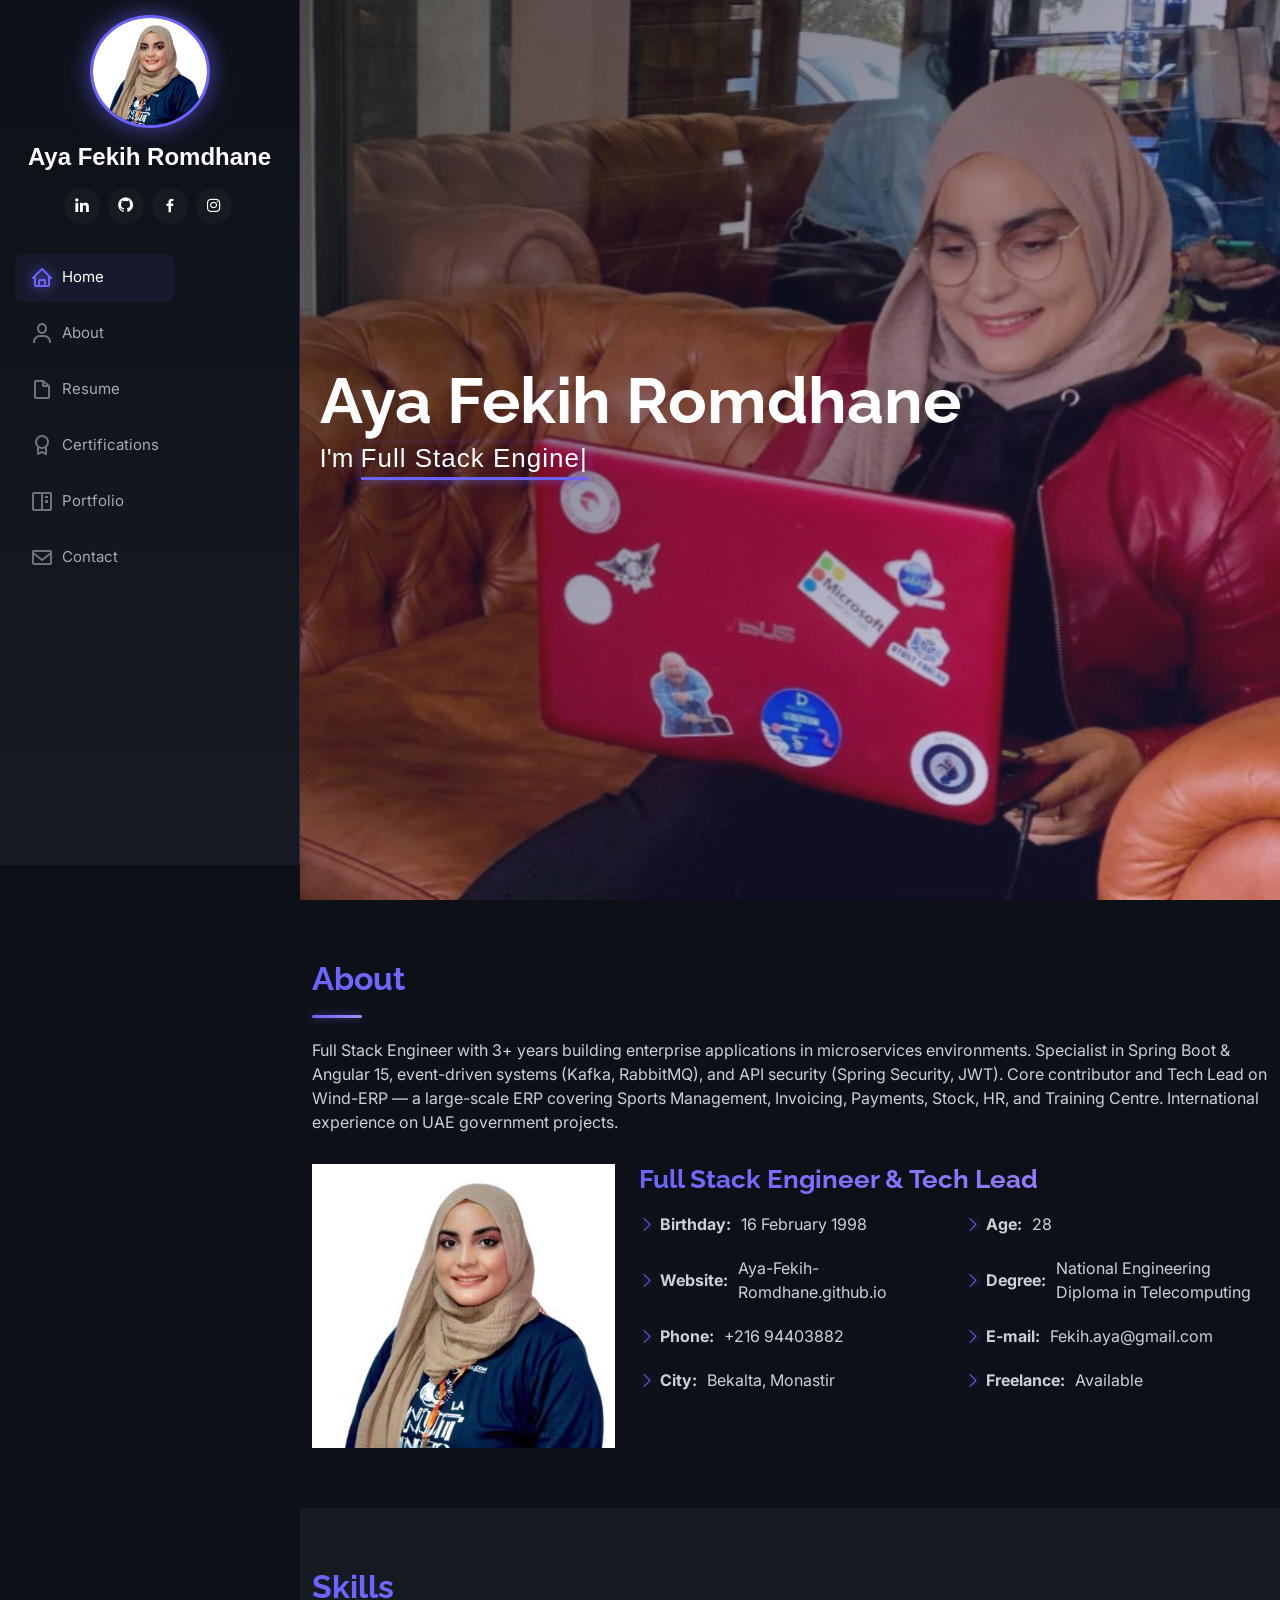
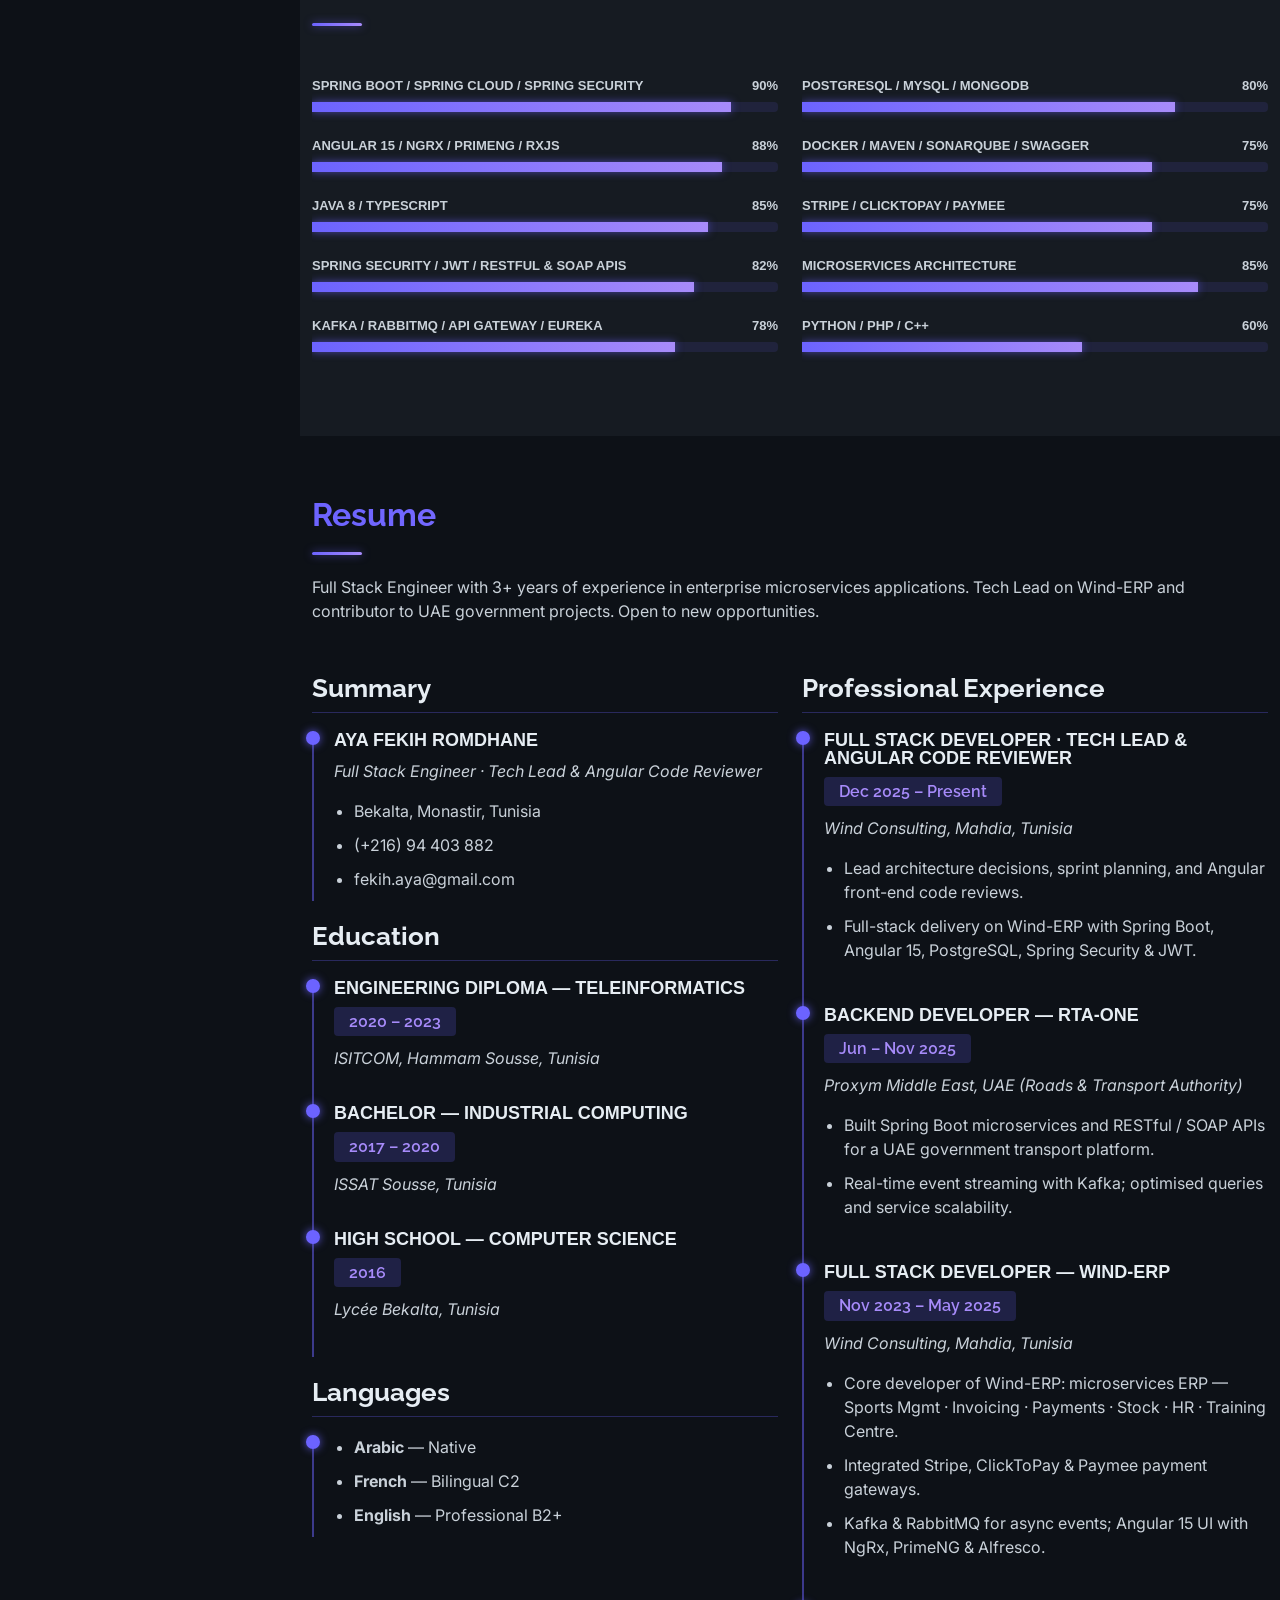
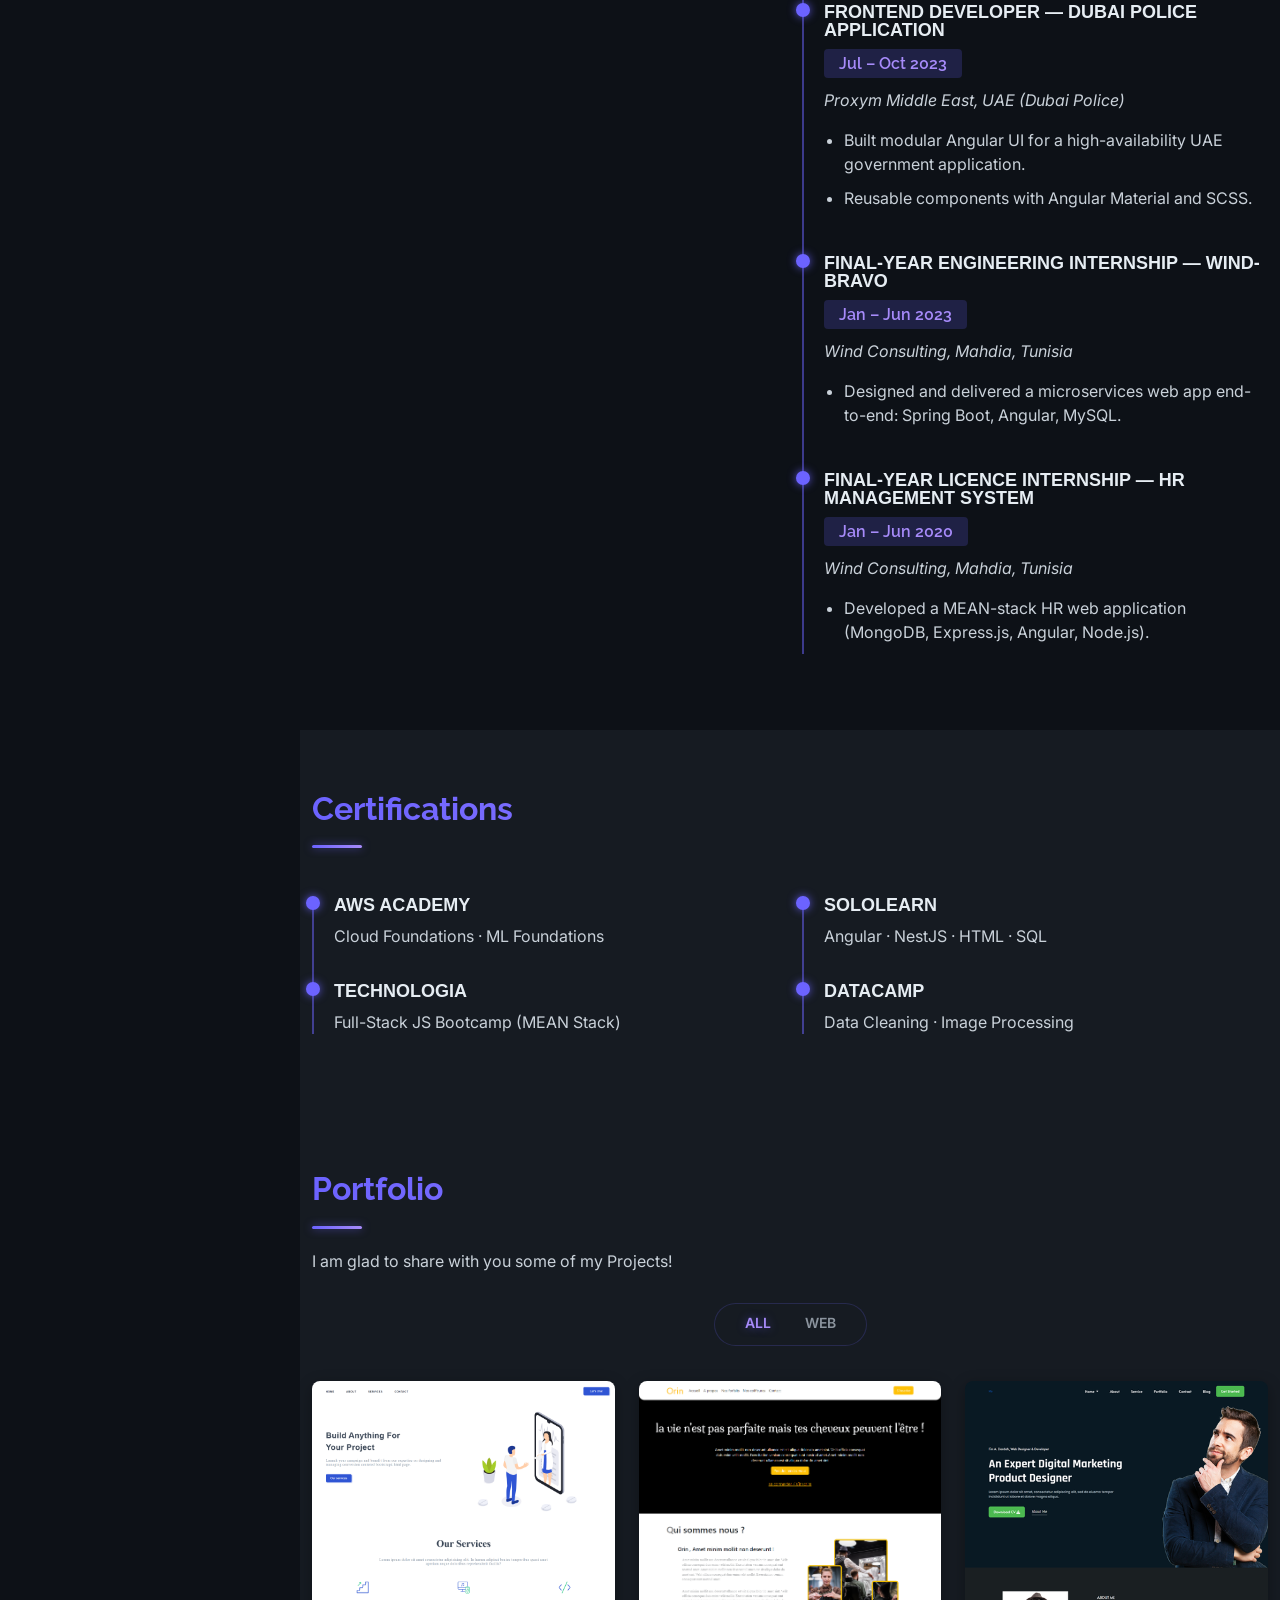
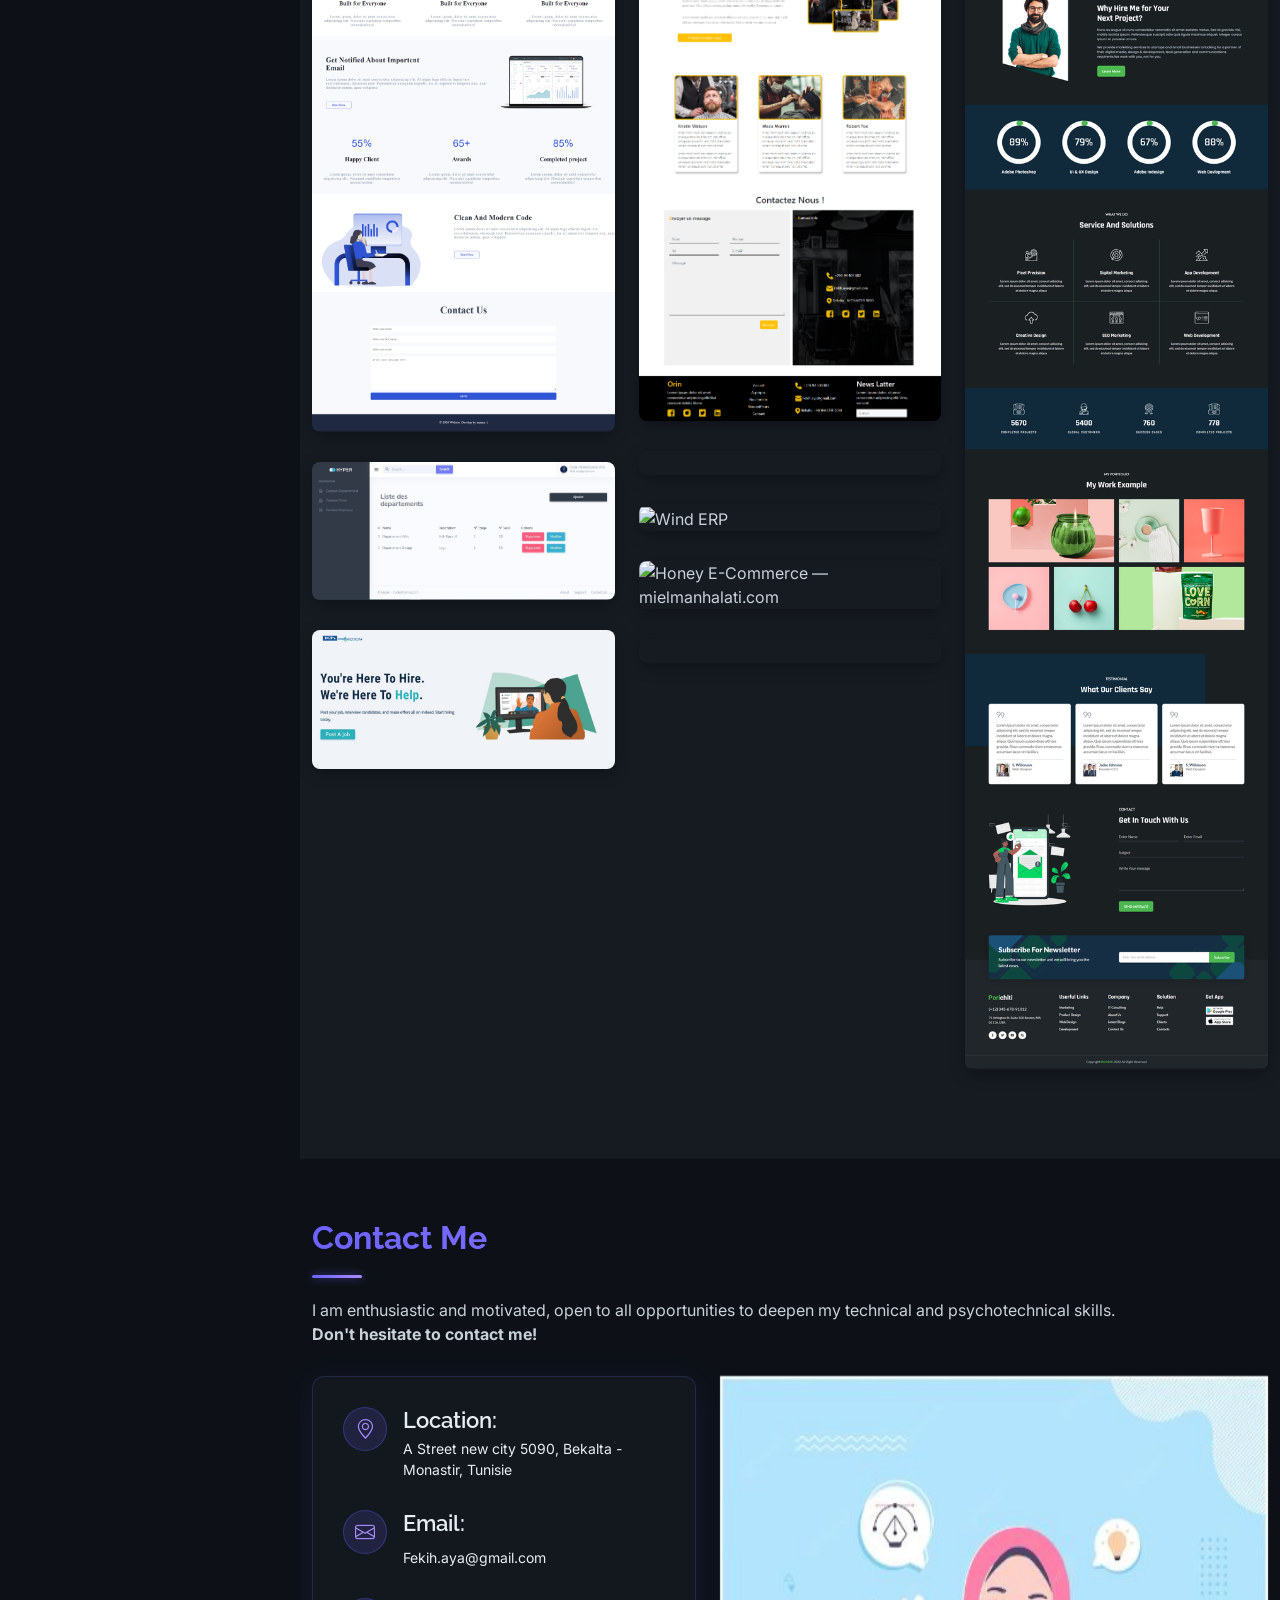
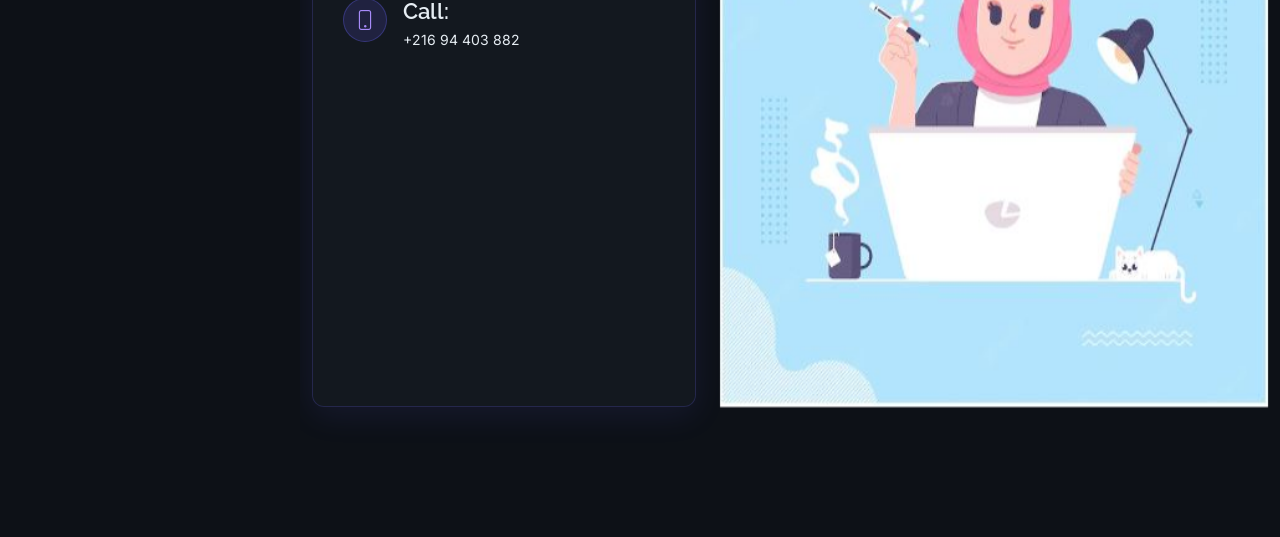
==== commit 239b6e07: "Merge pull request #3 from Aya-Fekih-Romdhane/feat/dark-redesign design: refonte dark theme violet/i" ====
--- a/index.html
+++ b/index.html
@@ -10,9 +10,8 @@
   <meta content="Aya Fekih Romdhane, Full-Stack Developer, Spring Boot, Angular, Java, portfolio, Tunisia" name="keywords">
 
   <!-- Favicons -->
-  <link href="assets/img/favicon.svg" rel="icon" type="image/svg+xml">
-  <link href="assets/img/favicon.png" rel="icon" type="image/png">
-  <link href="assets/img/favicon.png" rel="apple-touch-icon">
+  <link href="assets/img/favicon.png" rel="icon">
+  <link href="assets/img/apple-touch-icon.png" rel="apple-touch-icon">
 
   <!-- Google Fonts -->
   <link href="https://fonts.googleapis.com/css2?family=Inter:wght@300;400;500;600;700&family=Fira+Code:wght@400;500&family=Raleway:wght@300;400;500;600;700&family=Open+Sans:wght@300;400;600;700&display=swap" rel="stylesheet">
@@ -63,7 +62,6 @@
           <li><a href="#resume" class="nav-link scrollto"><i class="bx bx-file-blank"></i> <span>Resume</span></a></li>
           <li><a href="#certifications" class="nav-link scrollto"><i class="bx bx-award"></i> <span>Certifications</span></a></li>
           <li><a href="#portfolio" class="nav-link scrollto"><i class="bx bx-book-content"></i> <span>Portfolio</span></a></li>
-          <li><a href="#ecommerce" class="nav-link scrollto"><i class="bx bx-store"></i> <span>E-Commerce</span></a></li>
           <li><a href="#contact" class="nav-link scrollto"><i class="bx bx-envelope"></i> <span>Contact</span></a></li>
         </ul>
       </nav><!-- .nav-menu -->
@@ -298,7 +296,7 @@
               <ul>
                 <li>Core developer of Wind-ERP: microservices ERP — Sports Mgmt · Invoicing · Payments · Stock · HR · Training Centre.</li>
                 <li>Integrated Stripe, ClickToPay &amp; Paymee payment gateways.</li>
-                <li>Kafka &amp; RabbitMQ for async events; Angular 17 UI with NgRx, PrimeNG &amp; Alfresco.</li>
+                <li>Kafka &amp; RabbitMQ for async events; Angular 15 UI with NgRx, PrimeNG &amp; Alfresco.</li>
               </ul>
             </div>
 
@@ -378,104 +376,104 @@
           <p>I am glad to share with you some of my Projects!</p>
         </div>
 
-        <div class="row gy-4 portfolio-cards" data-aos="fade-up" data-aos-delay="100">
-
-          <!-- Wind-ERP -->
-          <div class="col-lg-4 col-md-6">
-            <div class="pf-card">
-              <div class="pf-screenshot">
-                <img src="assets/img/portfolio/wind-erp.jpg" alt="Wind-ERP" class="img-fluid">
-                <span class="pf-badge">ERP</span>
-              </div>
-              <div class="pf-body">
-                <h4>Wind-ERP</h4>
-                <p>Core developer of Wind-ERP — large-scale microservices ERP covering Sports Management, Invoicing, Payments, Stock, HR and Training Centre. Payment gateways: Stripe, ClickToPay &amp; Paymee.</p>
-                <div class="pf-tags">
-                  <span>Spring Boot</span><span>Angular 17</span><span>Kafka</span><span>PostgreSQL</span><span>Microservices</span>
-                </div>
-                <div class="pf-links">
-                  <a href="https://www.wind-erp.com" target="_blank" class="pf-btn pf-btn-primary"><i class="bx bx-globe"></i> Live Site</a>
-                </div>
-              </div>
-            </div>
-          </div>
-
-          <!-- HR Management System -->
-          <div class="col-lg-4 col-md-6">
-            <div class="pf-card">
-              <div class="pf-screenshot">
-                <img src="assets/img/portfolio/portfolio-5.jpg" alt="HR Management System" class="img-fluid">
-                <span class="pf-badge">HR</span>
-              </div>
-              <div class="pf-body">
-                <h4>HR Management System</h4>
-                <p>MEAN-stack HR web application for employee and department management. Scalable microservices architecture with full CRUD operations and reporting features.</p>
-                <div class="pf-tags">
-                  <span>MongoDB</span><span>Express.js</span><span>Angular</span><span>Node.js</span><span>Microservices</span>
-                </div>
-                <div class="pf-links">
-                  <a href="https://github.com/Aya-Fekih-Romdhane/Gestion--RH" target="_blank" class="pf-btn pf-btn-outline"><i class="bx bxl-github"></i> GitHub</a>
-                </div>
-              </div>
-            </div>
-          </div>
-
-          <!-- Khadamni -->
-          <div class="col-lg-4 col-md-6">
-            <div class="pf-card">
-              <div class="pf-screenshot">
-                <img src="assets/img/portfolio/portfolio-8.png" alt="Khadamni" class="img-fluid">
-                <span class="pf-badge">Recrutement</span>
-              </div>
-              <div class="pf-body">
-                <h4>Khadamni</h4>
-                <p>Recruitment and job offers platform — browse job listings, apply online and manage applications. Full-stack web application with Angular frontend and Spring Boot backend.</p>
-                <div class="pf-tags">
-                  <span>Angular</span><span>Spring Boot</span><span>PostgreSQL</span><span>RESTful API</span>
-                </div>
-                <div class="pf-links">
-                  <span class="pf-private"><i class="bx bx-lock-alt"></i> Private Project</span>
-                </div>
-              </div>
-            </div>
-          </div>
-
-          <!-- First Landing Page -->
-          <div class="col-lg-4 col-md-6">
-            <div class="pf-card">
-              <div class="pf-screenshot">
-                <img src="assets/img/portfolio/portfolio-1.png" alt="First Landing Page" class="img-fluid">
-                <span class="pf-badge">Landing Page</span>
-              </div>
-              <div class="pf-body">
-                <h4>First Landing Page</h4>
-                <p>Responsive landing page built with HTML5, CSS3 and JavaScript. Clean modern design with smooth animations and mobile-first approach.</p>
-                <div class="pf-tags">
-                  <span>HTML5</span><span>CSS3</span><span>JavaScript</span>
-                </div>
-                <div class="pf-links">
-                  <a href="https://github.com/Aya-Fekih-Romdhane/First_landing_page" target="_blank" class="pf-btn pf-btn-outline"><i class="bx bxl-github"></i> GitHub</a>
-                </div>
-              </div>
-            </div>
-          </div>
-
-          <!-- SiteCoiffure -->
-          <div class="col-lg-4 col-md-6">
-            <div class="pf-card">
-              <div class="pf-screenshot">
-                <img src="assets/img/portfolio/portfolio-2.png" alt="SiteCoiffure" class="img-fluid">
-                <span class="pf-badge">Site Vitrine</span>
-              </div>
-              <div class="pf-body">
-                <h4>SiteCoiffure</h4>
-                <p>Static showcase website for a hairdressing salon. Elegant design with service presentation, gallery and contact section built with HTML and CSS.</p>
-                <div class="pf-tags">
-                  <span>HTML5</span><span>CSS3</span>
-                </div>
-                <div class="pf-links">
-                  <a href="https://github.com/Aya-Fekih-Romdhane/SiteCoiffure" target="_blank" class="pf-btn pf-btn-outline"><i class="bx bxl-github"></i> GitHub</a>
-                </div>
+        <div class="row" data-aos="fade-up">
+          <div class="col-lg-12 d-flex justify-content-center">
+            <ul id="portfolio-flters">
+              <li data-filter="*" class="filter-active">All</li>
+              <!-- <li data-filter=".filter-app">App</li> -->
+              <li data-filter=".filter-web">Web</li>
+            </ul>
+          </div>
+        </div>
+
+        <div class="row portfolio-container" data-aos="fade-up" data-aos-delay="100">
+
+          <div class="col-lg-4 col-md-6 portfolio-item filter-web">
+            <div class="portfolio-wrap">
+              <img src="assets/img/portfolio/portfolio-1.png" class="img-fluid" alt="">
+              <div class="portfolio-links">
+                <a href="assets/img/portfolio/portfolio-1.png" data-gallery="portfolioGallery" class="portfolio-lightbox" title="App 1"><i class="bx bx-plus"></i></a>
+                <a href="https://github.com/Aya-Fekih-Romdhane/First_landing_page" title="More Details"><i class="bx bx-link"></i></a>
+              </div>
+            </div>
+          </div>
+
+          <div class="col-lg-4 col-md-6 portfolio-item filter-web">
+            <div class="portfolio-wrap">
+              <img src="assets/img/portfolio/portfolio-2.png" class="img-fluid" alt="">
+              <div class="portfolio-links">
+                <a href="assets/img/portfolio/portfolio-2.png" data-gallery="portfolioGallery" class="portfolio-lightbox" title="Web 3"><i class="bx bx-plus"></i></a>
+                <a href="https://github.com/Aya-Fekih-Romdhane/SiteCoiffure" title="More Details"><i class="bx bx-link"></i></a>
+              </div>
+            </div>
+          </div>
+
+          <div class="col-lg-4 col-md-6 portfolio-item filter-web">
+            <div class="portfolio-wrap">
+              <img src="assets/img/portfolio/portfolio-3.png" class="img-fluid" alt="">
+              <div class="portfolio-links">
+                <a href="assets/img/portfolio/portfolio-3.png" data-gallery="portfolioGallery" class="portfolio-lightbox" title="App 2"><i class="bx bx-plus"></i></a>
+                <a href="https://github.com/Aya-Fekih-Romdhane/portfolio-template" title="More Details"><i class="bx bx-link"></i></a>
+              </div>
+            </div>
+          </div>
+
+          <div class="col-lg-4 col-md-6 portfolio-item filter-web">
+            <div class="portfolio-wrap">
+              <img src="assets/img/portfolio/portfolio-4.png" class="img-fluid" alt="">
+              <div class="portfolio-links">
+                <a href="assets/img/portfolio/portfolio-4.png" data-gallery="portfolioGallery" class="portfolio-lightbox" title="Card 2"><i class="bx bx-plus"></i></a>
+                <a href="https://github.com/Aya-Fekih-Romdhane/Projet-Hero" title="More Details"><i class="bx bx-link"></i></a>
+              </div>
+            </div>
+          </div>
+
+          <div class="col-lg-4 col-md-6 portfolio-item filter-web">
+            <div class="portfolio-wrap">
+              <img src="assets/img/portfolio/portfolio-5.jpg" class="img-fluid" alt="">
+              <div class="portfolio-links">
+                <a href="assets/img/portfolio/portfolio-5.jpg" data-gallery="portfolioGallery" class="portfolio-lightbox" title="Web 2"><i class="bx bx-plus"></i></a>
+                <a href="https://github.com/Aya-Fekih-Romdhane/Gestion--RH" title="More Details"><i class="bx bx-link"></i></a>
+              </div>
+            </div>
+          </div>
+
+          <div class="col-lg-4 col-md-6 portfolio-item filter-web">
+            <div class="portfolio-wrap">
+              <img src="assets/img/portfolio/screencapture-wind-erp-2024-05-19-21_15_58.png" class="img-fluid" alt="Wind ERP">
+              <div class="portfolio-links">
+                <a href="assets/img/portfolio/screencapture-wind-erp-2024-05-19-21_15_58.png" data-gallery="portfolioGallery" class="portfolio-lightbox" title="Wind ERP "><i class="bx bx-plus"></i></a>
+                <a href="https://www.wind-erp.com" title="More Details"><i class="bx bx-link"></i></a>
+              </div>
+            </div>
+          </div>
+
+          <div class="col-lg-4 col-md-6 portfolio-item filter-web">
+            <div class="portfolio-wrap">
+              <img src="assets/img/portfolio/portfolio-7.png" class="img-fluid" alt="Honey E-Commerce — mielmanhalati.com">
+              <div class="portfolio-links">
+                <a href="assets/img/portfolio/portfolio-7.png" data-gallery="portfolioGallery" class="portfolio-lightbox" title="Honey E-Commerce — mielmanhalati.com"><i class="bx bx-plus"></i></a>
+                <a href="https://mielmanhalati.com" target="_blank" title="Visit mielmanhalati.com"><i class="bx bx-link"></i></a>
+              </div>
+            </div>
+          </div>
+
+          <div class="col-lg-4 col-md-6 portfolio-item filter-web">
+            <div class="portfolio-wrap">
+              <img src="assets/img/portfolio/portfolio-8.png" class="img-fluid" alt="Oil E-Commerce — badistg.com">
+              <div class="portfolio-links">
+                <a href="assets/img/portfolio/portfolio-8.png" data-gallery="portfolioGallery" class="portfolio-lightbox" title="Oil E-Commerce — badistg.com (Poland)"><i class="bx bx-plus"></i></a>
+                <a href="https://badistg.com" target="_blank" title="Visit badistg.com"><i class="bx bx-link"></i></a>
+              </div>
+            </div>
+          </div>
+
+          <div class="col-lg-4 col-md-6 portfolio-item filter-web">
+            <div class="portfolio-wrap">
+              <img src="assets/img/portfolio/portfolio-9.jpg" class="img-fluid" alt="">
+              <div class="portfolio-links">
+                <a href="assets/img/portfolio/portfolio-9.jpg" data-gallery="portfolioGallery" class="portfolio-lightbox" title="Web 3"><i class="bx bx-plus"></i></a>
+                <a href="https://github.com/Aya-Fekih-Romdhane/Classify-Song-Genres-from-Audio-Data" title="More Details"><i class="bx bx-link"></i></a>
               </div>
             </div>
           </div>
@@ -484,85 +482,6 @@
 
       </div>
     </section><!-- End Portfolio Section -->
-
-    <!-- ======= E-Commerce Projects Section ======= -->
-    <section id="ecommerce" class="ecommerce">
-      <div class="container">
-
-        <div class="section-title">
-          <h2>E-Commerce Projects</h2>
-          <p>Full-stack e-commerce platforms built at Wind Consulting — from product catalog to payment and delivery.</p>
-        </div>
-
-        <div class="row gy-4">
-
-          <!-- Honey Store -->
-          <div class="col-lg-6" data-aos="fade-up">
-            <div class="ecom-card">
-              <div class="ecom-screenshot">
-                <img src="assets/img/portfolio/ecom-honey.jpg" alt="mielmanhalati.com screenshot" class="img-fluid">
-              </div>
-              <div class="ecom-header">
-                <div>
-                  <h4><i class="bx bx-store-alt"></i> Honey E-Commerce Store</h4>
-                  <a href="https://mielmanhalati.com" target="_blank" class="ecom-url">mielmanhalati.com <i class="bx bx-link-external"></i></a>
-                </div>
-                <span class="ecom-flag">🇹🇳</span>
-              </div>
-              <p class="ecom-context">Wind Consulting Tunisie &middot; Angular 17 &middot; Full Stack &middot; Tunisia</p>
-              <ul class="ecom-list">
-                <li>Full e-commerce platform for honey sales: product catalog, shopping cart, checkout, order management and delivery tracking.</li>
-                <li>Angular 17 responsive frontend; Spring Boot RESTful backend; file/image management via Alfresco.</li>
-                <li>Local payment integration with <strong>ClickToPay</strong> and <strong>Paymee</strong>.</li>
-              </ul>
-              <div class="ecom-tags">
-                <span>Angular 17</span>
-                <span>TypeScript</span>
-                <span>Spring Boot</span>
-                <span>PostgreSQL</span>
-                <span>ClickToPay</span>
-                <span>Paymee</span>
-                <span>Alfresco</span>
-              </div>
-            </div>
-          </div>
-
-          <!-- Oil Store -->
-          <div class="col-lg-6" data-aos="fade-up" data-aos-delay="100">
-            <div class="ecom-card">
-              <div class="ecom-screenshot">
-                <img src="assets/img/portfolio/ecom-oil.jpg" alt="badistg.com screenshot" class="img-fluid">
-              </div>
-              <div class="ecom-header">
-                <div>
-                  <h4><i class="bx bx-store-alt"></i> Oil E-Commerce Store</h4>
-                  <a href="https://badistg.com" target="_blank" class="ecom-url">badistg.com <i class="bx bx-link-external"></i></a>
-                </div>
-                <span class="ecom-flag">🇵🇱</span>
-              </div>
-              <p class="ecom-context">Wind Consulting Tunisie &middot; Angular 17 &middot; Multilanguage &middot; Poland</p>
-              <ul class="ecom-list">
-                <li>Multilanguage e-commerce site (Arabic, English, Polish) for olive oil sales on the Polish market.</li>
-                <li>Microservices architecture with Spring Boot; Angular 17 with i18n; catalog, order, stock and delivery management.</li>
-                <li><strong>Stripe</strong> for secure international payments; content and file storage via Alfresco.</li>
-              </ul>
-              <div class="ecom-tags">
-                <span>Angular 17</span>
-                <span>TypeScript</span>
-                <span>Spring Boot</span>
-                <span>Stripe</span>
-                <span>i18n</span>
-                <span>Multilanguage</span>
-                <span>PostgreSQL</span>
-                <span>Alfresco</span>
-              </div>
-            </div>
-          </div>
-
-        </div>
-
-      </div>
-    </section><!-- End E-Commerce Projects Section -->
 
     <!-- ======= Contact Section ======= -->
     <section id="contact" class="contact">
@@ -570,7 +489,7 @@
 
         <div class="section-title">
           <h2>Contact Me</h2>
-          <p>Open to full-time positions, freelance projects, and collaborations. <b>Don't hesitate to reach out!</b></p>
+          <p>I am enthusiastic and motivated, open to all opportunities to deepen my technical and psychotechnical skills.<br><b>Don't hesitate to contact me!</b> </p>
         </div>
 
         <div class="row" data-aos="fade-in">
@@ -600,35 +519,7 @@
 
           </div>
           <div class="col-lg-7 mt-5 mt-lg-0 d-flex align-items-stretch">
-            <div class="contact-visual d-flex flex-column justify-content-center w-100">
-
-              <div class="availability-card" data-aos="fade-left">
-                <div class="av-status">
-                  <span class="av-dot"></span>
-                  <span>Available for opportunities</span>
-                </div>
-                <h3>Let's build something<br><span>great together.</span></h3>
-                <p>Specialist in microservices, event-driven systems and Angular 17. Open to challenging projects in Tunisia, UAE or remote.</p>
-
-                <div class="av-tech">
-                  <div class="av-tech-item"><i class="bx bxl-java"></i><span>Java / Spring Boot</span></div>
-                  <div class="av-tech-item"><i class="bx bxl-angular"></i><span>Angular 17</span></div>
-                  <div class="av-tech-item"><i class="bx bxl-docker"></i><span>Docker / Kafka</span></div>
-                  <div class="av-tech-item"><i class="bx bx-data"></i><span>PostgreSQL</span></div>
-                </div>
-
-                <div class="av-links">
-                  <a href="https://www.linkedin.com/in/aya-fekih-romdhane-aa07b4a9/" target="_blank" class="av-btn av-btn-primary"><i class="bx bxl-linkedin"></i> LinkedIn</a>
-                  <a href="https://github.com/Aya-Fekih-Romdhane" target="_blank" class="av-btn av-btn-outline"><i class="bx bxl-github"></i> GitHub</a>
-                </div>
-
-                <div class="av-response">
-                  <i class="bi bi-lightning-charge-fill"></i>
-                  <span>Usually responds within 24 hours</span>
-                </div>
-              </div>
-
-            </div>
+            <img src="assets/img/portfolio/contact-me.JPG" class="img-fluid" alt="">
           </div>
         </div>
 
--- a/assets/css/style.css
+++ b/assets/css/style.css
@@ -1282,445 +1282,3 @@
   box-shadow: 0 0 10px rgba(108, 99, 255, 0.6);
   transform: scale(1.1);
 }
-
-/*--------------------------------------------------------------
-# E-Commerce Section
---------------------------------------------------------------*/
-.ecom-card {
-  background: rgba(22, 27, 34, 0.9);
-  border: 1px solid rgba(108, 99, 255, 0.2);
-  border-radius: 16px;
-  padding: 28px;
-  height: 100%;
-  transition: 0.3s;
-  position: relative;
-  overflow: hidden;
-}
-
-.ecom-card::before {
-  content: "";
-  position: absolute;
-  top: 0; left: 0; right: 0;
-  height: 3px;
-  background: linear-gradient(90deg, #6c63ff, #a78bfa);
-}
-
-.ecom-card:hover {
-  border-color: rgba(108, 99, 255, 0.5);
-  box-shadow: 0 8px 32px rgba(108, 99, 255, 0.15);
-  transform: translateY(-4px);
-}
-
-.ecom-header {
-  display: flex;
-  justify-content: space-between;
-  align-items: flex-start;
-  margin-bottom: 8px;
-}
-
-.ecom-header h4 {
-  font-size: 18px;
-  font-weight: 700;
-  color: #e6edf3;
-  margin: 0 0 6px 0;
-}
-
-.ecom-header h4 i {
-  color: #6c63ff;
-  margin-right: 6px;
-}
-
-.ecom-url {
-  font-size: 13px;
-  color: #a78bfa;
-  text-decoration: none;
-  display: inline-flex;
-  align-items: center;
-  gap: 4px;
-  transition: 0.2s;
-}
-
-.ecom-url:hover {
-  color: #6c63ff;
-  text-shadow: 0 0 8px rgba(108, 99, 255, 0.5);
-}
-
-.ecom-flag {
-  font-size: 28px;
-  line-height: 1;
-}
-
-.ecom-context {
-  font-size: 12px;
-  color: #6e7681;
-  margin-bottom: 14px;
-  font-style: italic;
-}
-
-.ecom-list {
-  padding-left: 18px;
-  margin-bottom: 18px;
-  color: #c9d1d9;
-  font-size: 14px;
-}
-
-.ecom-list li {
-  margin-bottom: 8px;
-  line-height: 1.6;
-}
-
-.ecom-list strong {
-  color: #a78bfa;
-}
-
-.ecom-tags {
-  display: flex;
-  flex-wrap: wrap;
-  gap: 6px;
-}
-
-.ecom-tags span {
-  background: rgba(108, 99, 255, 0.12);
-  border: 1px solid rgba(108, 99, 255, 0.25);
-  color: #a78bfa;
-  padding: 3px 10px;
-  border-radius: 20px;
-  font-size: 12px;
-  font-family: "Fira Code", monospace;
-  transition: 0.2s;
-}
-
-.ecom-tags span:hover {
-  background: rgba(108, 99, 255, 0.25);
-  box-shadow: 0 0 6px rgba(108, 99, 255, 0.3);
-}
-
-/*--------------------------------------------------------------
-# Contact Visual Card
---------------------------------------------------------------*/
-.availability-card {
-  background: rgba(22, 27, 34, 0.9);
-  border: 1px solid rgba(108, 99, 255, 0.25);
-  border-radius: 20px;
-  padding: 36px;
-  width: 100%;
-  position: relative;
-  overflow: hidden;
-  backdrop-filter: blur(10px);
-}
-
-.availability-card::before {
-  content: "";
-  position: absolute;
-  top: -60px; right: -60px;
-  width: 200px; height: 200px;
-  background: radial-gradient(circle, rgba(108, 99, 255, 0.15) 0%, transparent 70%);
-  pointer-events: none;
-}
-
-.av-status {
-  display: inline-flex;
-  align-items: center;
-  gap: 8px;
-  background: rgba(34, 197, 94, 0.1);
-  border: 1px solid rgba(34, 197, 94, 0.3);
-  border-radius: 20px;
-  padding: 5px 14px;
-  font-size: 13px;
-  color: #4ade80;
-  margin-bottom: 20px;
-}
-
-.av-dot {
-  width: 8px; height: 8px;
-  background: #4ade80;
-  border-radius: 50%;
-  animation: pulse-green 2s infinite;
-}
-
-@keyframes pulse-green {
-  0%, 100% { box-shadow: 0 0 0 0 rgba(74, 222, 128, 0.4); }
-  50% { box-shadow: 0 0 0 6px rgba(74, 222, 128, 0); }
-}
-
-.availability-card h3 {
-  font-size: 26px;
-  font-weight: 700;
-  color: #e6edf3;
-  margin-bottom: 12px;
-  line-height: 1.3;
-}
-
-.availability-card h3 span {
-  background: linear-gradient(90deg, #6c63ff, #a78bfa);
-  -webkit-background-clip: text;
-  -webkit-text-fill-color: transparent;
-  background-clip: text;
-}
-
-.availability-card > p {
-  color: #8b949e;
-  font-size: 14px;
-  margin-bottom: 24px;
-  line-height: 1.7;
-}
-
-.av-tech {
-  display: grid;
-  grid-template-columns: 1fr 1fr;
-  gap: 10px;
-  margin-bottom: 24px;
-}
-
-.av-tech-item {
-  display: flex;
-  align-items: center;
-  gap: 8px;
-  background: rgba(108, 99, 255, 0.08);
-  border: 1px solid rgba(108, 99, 255, 0.15);
-  border-radius: 8px;
-  padding: 8px 12px;
-  font-size: 13px;
-  color: #c9d1d9;
-  transition: 0.2s;
-}
-
-.av-tech-item:hover {
-  border-color: rgba(108, 99, 255, 0.4);
-  background: rgba(108, 99, 255, 0.15);
-}
-
-.av-tech-item i {
-  font-size: 18px;
-  color: #a78bfa;
-}
-
-.av-links {
-  display: flex;
-  gap: 12px;
-  margin-bottom: 20px;
-}
-
-.av-btn {
-  display: inline-flex;
-  align-items: center;
-  gap: 8px;
-  padding: 10px 20px;
-  border-radius: 8px;
-  font-size: 14px;
-  font-weight: 600;
-  text-decoration: none;
-  transition: 0.3s;
-}
-
-.av-btn-primary {
-  background: #6c63ff;
-  color: #fff;
-}
-
-.av-btn-primary:hover {
-  background: #8b83ff;
-  color: #fff;
-  box-shadow: 0 4px 16px rgba(108, 99, 255, 0.4);
-  transform: translateY(-2px);
-}
-
-.av-btn-outline {
-  background: transparent;
-  color: #c9d1d9;
-  border: 1px solid rgba(108, 99, 255, 0.4);
-}
-
-.av-btn-outline:hover {
-  background: rgba(108, 99, 255, 0.1);
-  color: #a78bfa;
-  border-color: #6c63ff;
-  transform: translateY(-2px);
-}
-
-.av-response {
-  display: flex;
-  align-items: center;
-  gap: 6px;
-  font-size: 12px;
-  color: #6e7681;
-  padding-top: 16px;
-  border-top: 1px solid rgba(108, 99, 255, 0.1);
-}
-
-.av-response i {
-  color: #f59e0b;
-  font-size: 14px;
-}
-
-/*--------------------------------------------------------------
-# E-Commerce Screenshot Preview
---------------------------------------------------------------*/
-.ecom-screenshot {
-  width: 100%;
-  height: 180px;
-  overflow: hidden;
-  border-radius: 10px;
-  margin-bottom: 20px;
-  position: relative;
-  border: 1px solid rgba(108, 99, 255, 0.15);
-}
-
-.ecom-screenshot img {
-  width: 100%;
-  height: 100%;
-  object-fit: cover;
-  object-position: top;
-  transition: transform 0.6s ease;
-}
-
-.ecom-card:hover .ecom-screenshot img {
-  transform: scale(1.04);
-}
-
-/*--------------------------------------------------------------
-# Portfolio Cards (new uniform card layout)
---------------------------------------------------------------*/
-.pf-card {
-  background: rgba(22, 27, 34, 0.9);
-  border: 1px solid rgba(108, 99, 255, 0.2);
-  border-radius: 16px;
-  overflow: hidden;
-  height: 100%;
-  display: flex;
-  flex-direction: column;
-  transition: 0.3s;
-}
-
-.pf-card:hover {
-  border-color: rgba(108, 99, 255, 0.5);
-  box-shadow: 0 8px 32px rgba(108, 99, 255, 0.2);
-  transform: translateY(-5px);
-}
-
-.pf-screenshot {
-  position: relative;
-  width: 100%;
-  height: 200px;
-  overflow: hidden;
-  flex-shrink: 0;
-}
-
-.pf-screenshot img {
-  width: 100%;
-  height: 100%;
-  object-fit: cover;
-  object-position: top;
-  transition: transform 0.5s ease;
-}
-
-.pf-card:hover .pf-screenshot img {
-  transform: scale(1.06);
-}
-
-.pf-badge {
-  position: absolute;
-  top: 12px;
-  right: 12px;
-  background: rgba(108, 99, 255, 0.9);
-  color: #fff;
-  font-size: 11px;
-  font-weight: 600;
-  padding: 3px 10px;
-  border-radius: 20px;
-  text-transform: uppercase;
-  letter-spacing: 0.5px;
-  backdrop-filter: blur(4px);
-}
-
-.pf-body {
-  padding: 20px;
-  display: flex;
-  flex-direction: column;
-  flex: 1;
-}
-
-.pf-body h4 {
-  font-size: 17px;
-  font-weight: 700;
-  color: #e6edf3;
-  margin-bottom: 10px;
-}
-
-.pf-body p {
-  font-size: 13px;
-  color: #8b949e;
-  line-height: 1.65;
-  margin-bottom: 14px;
-  flex: 1;
-}
-
-.pf-tags {
-  display: flex;
-  flex-wrap: wrap;
-  gap: 5px;
-  margin-bottom: 16px;
-}
-
-.pf-tags span {
-  background: rgba(108, 99, 255, 0.1);
-  border: 1px solid rgba(108, 99, 255, 0.2);
-  color: #a78bfa;
-  padding: 2px 9px;
-  border-radius: 20px;
-  font-size: 11px;
-  font-family: "Fira Code", monospace;
-}
-
-.pf-links {
-  display: flex;
-  gap: 10px;
-  margin-top: auto;
-}
-
-.pf-btn {
-  display: inline-flex;
-  align-items: center;
-  gap: 6px;
-  padding: 7px 16px;
-  border-radius: 8px;
-  font-size: 13px;
-  font-weight: 600;
-  text-decoration: none;
-  transition: 0.3s;
-}
-
-.pf-btn-primary {
-  background: #6c63ff;
-  color: #fff;
-}
-
-.pf-btn-primary:hover {
-  background: #8b83ff;
-  color: #fff;
-  box-shadow: 0 4px 12px rgba(108, 99, 255, 0.4);
-}
-
-.pf-btn-outline {
-  background: transparent;
-  color: #c9d1d9;
-  border: 1px solid rgba(108, 99, 255, 0.35);
-}
-
-.pf-btn-outline:hover {
-  background: rgba(108, 99, 255, 0.1);
-  color: #a78bfa;
-  border-color: #6c63ff;
-}
-
-.pf-private {
-  font-size: 12px;
-  color: #6e7681;
-  display: flex;
-  align-items: center;
-  gap: 5px;
-}
-
-.portfolio-cards {
-  --bs-gutter-y: 1.5rem;
-}
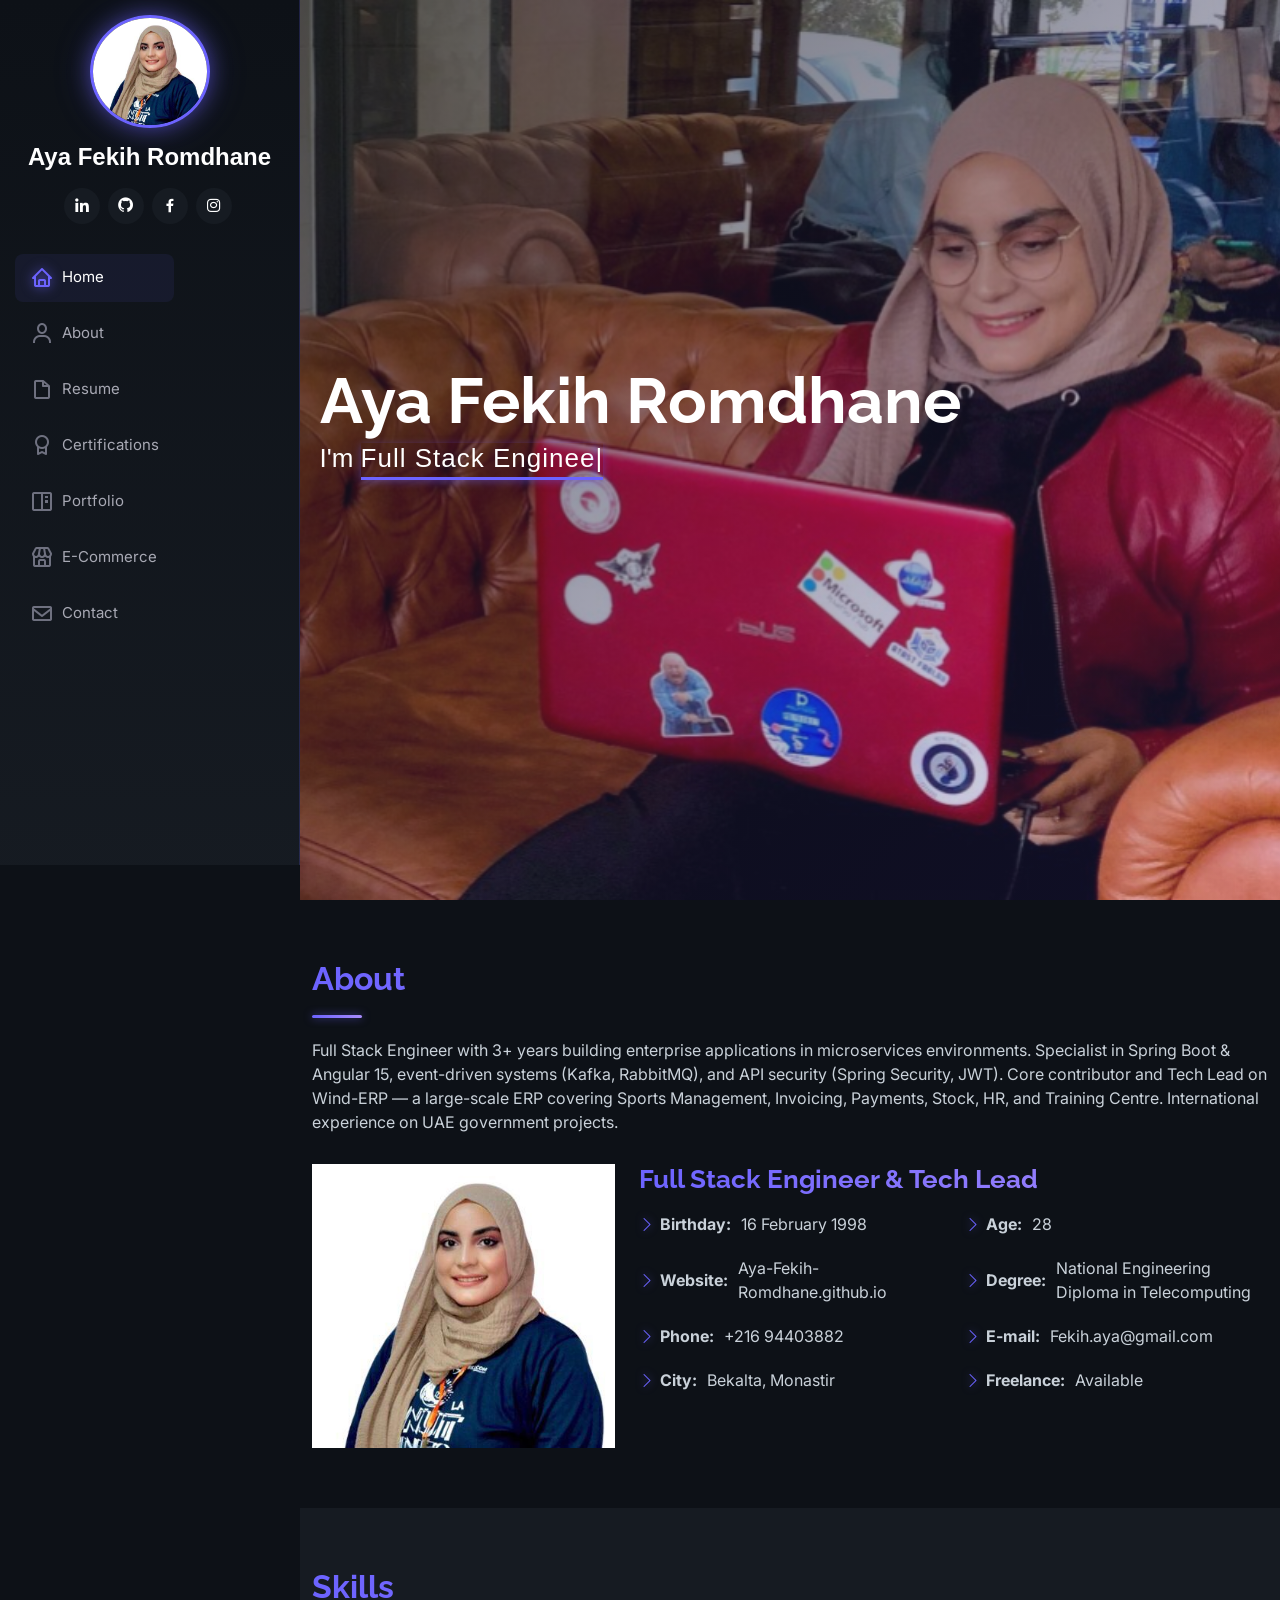
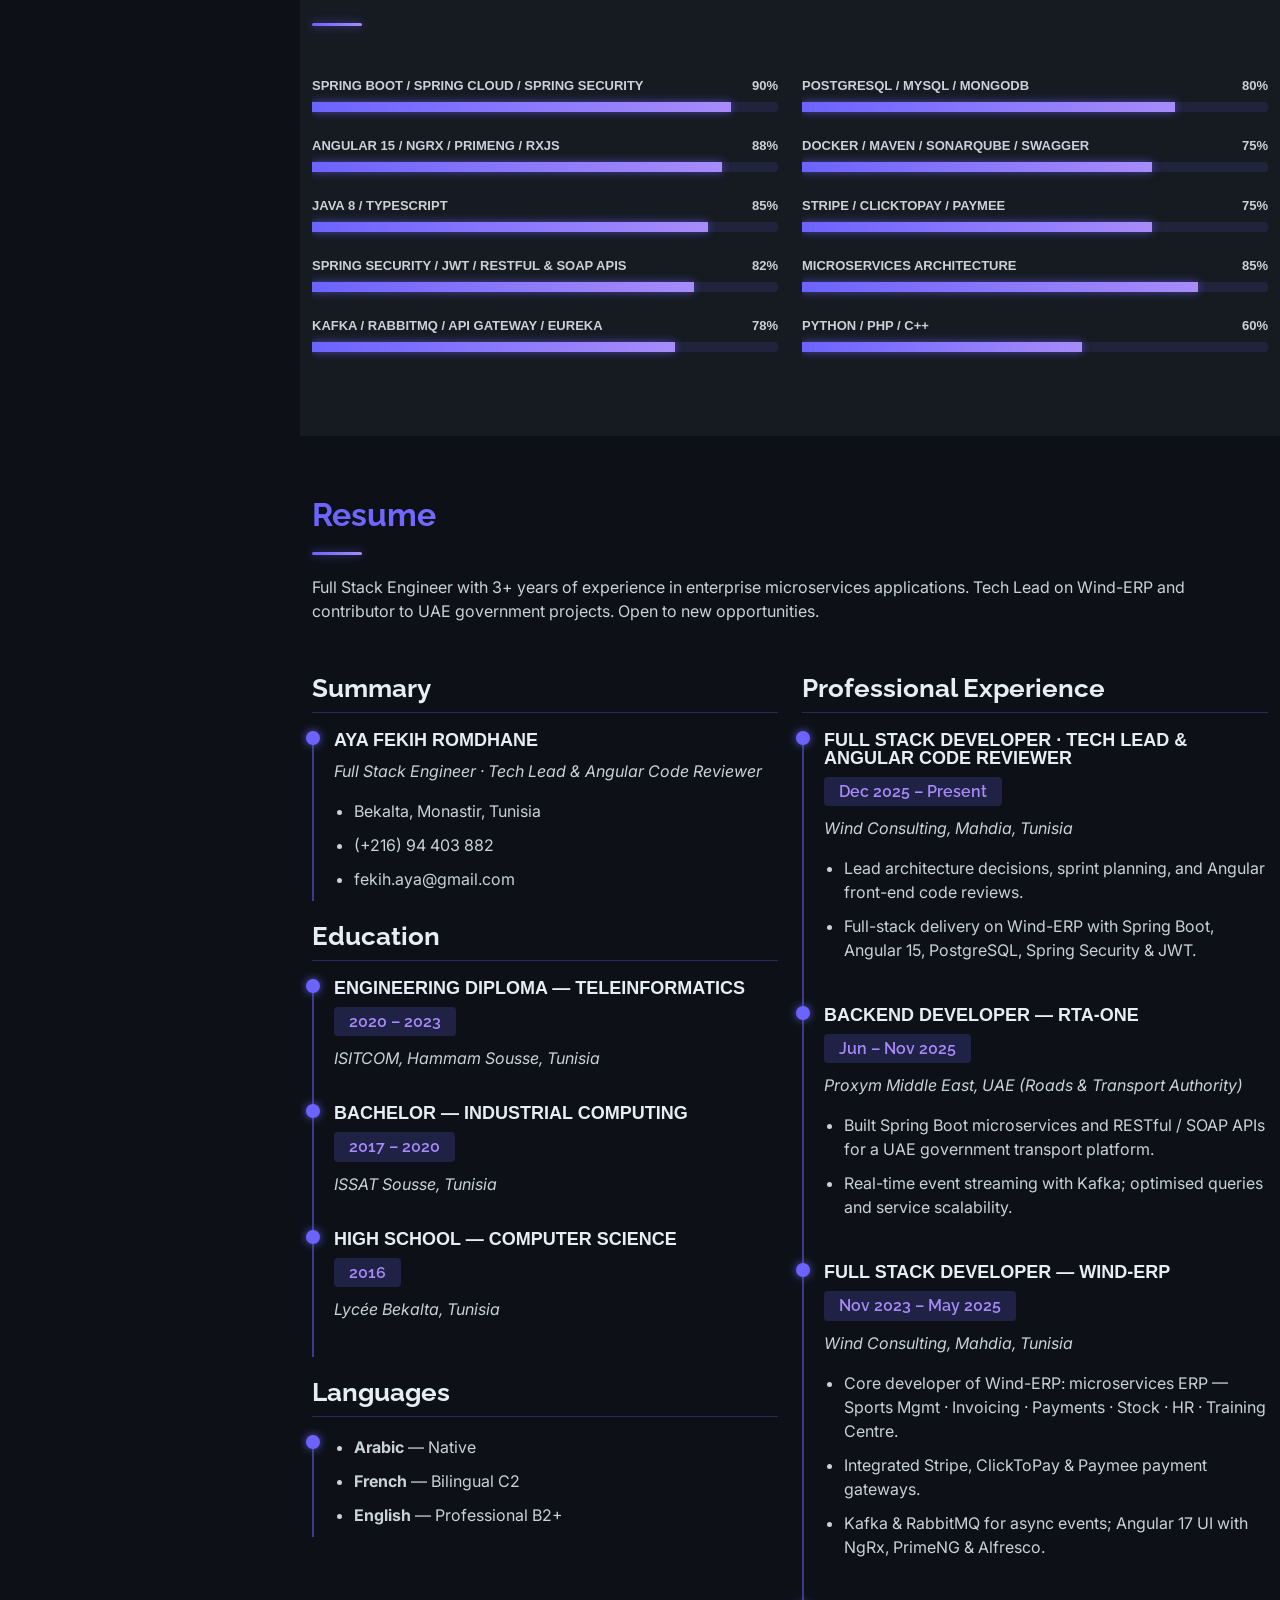
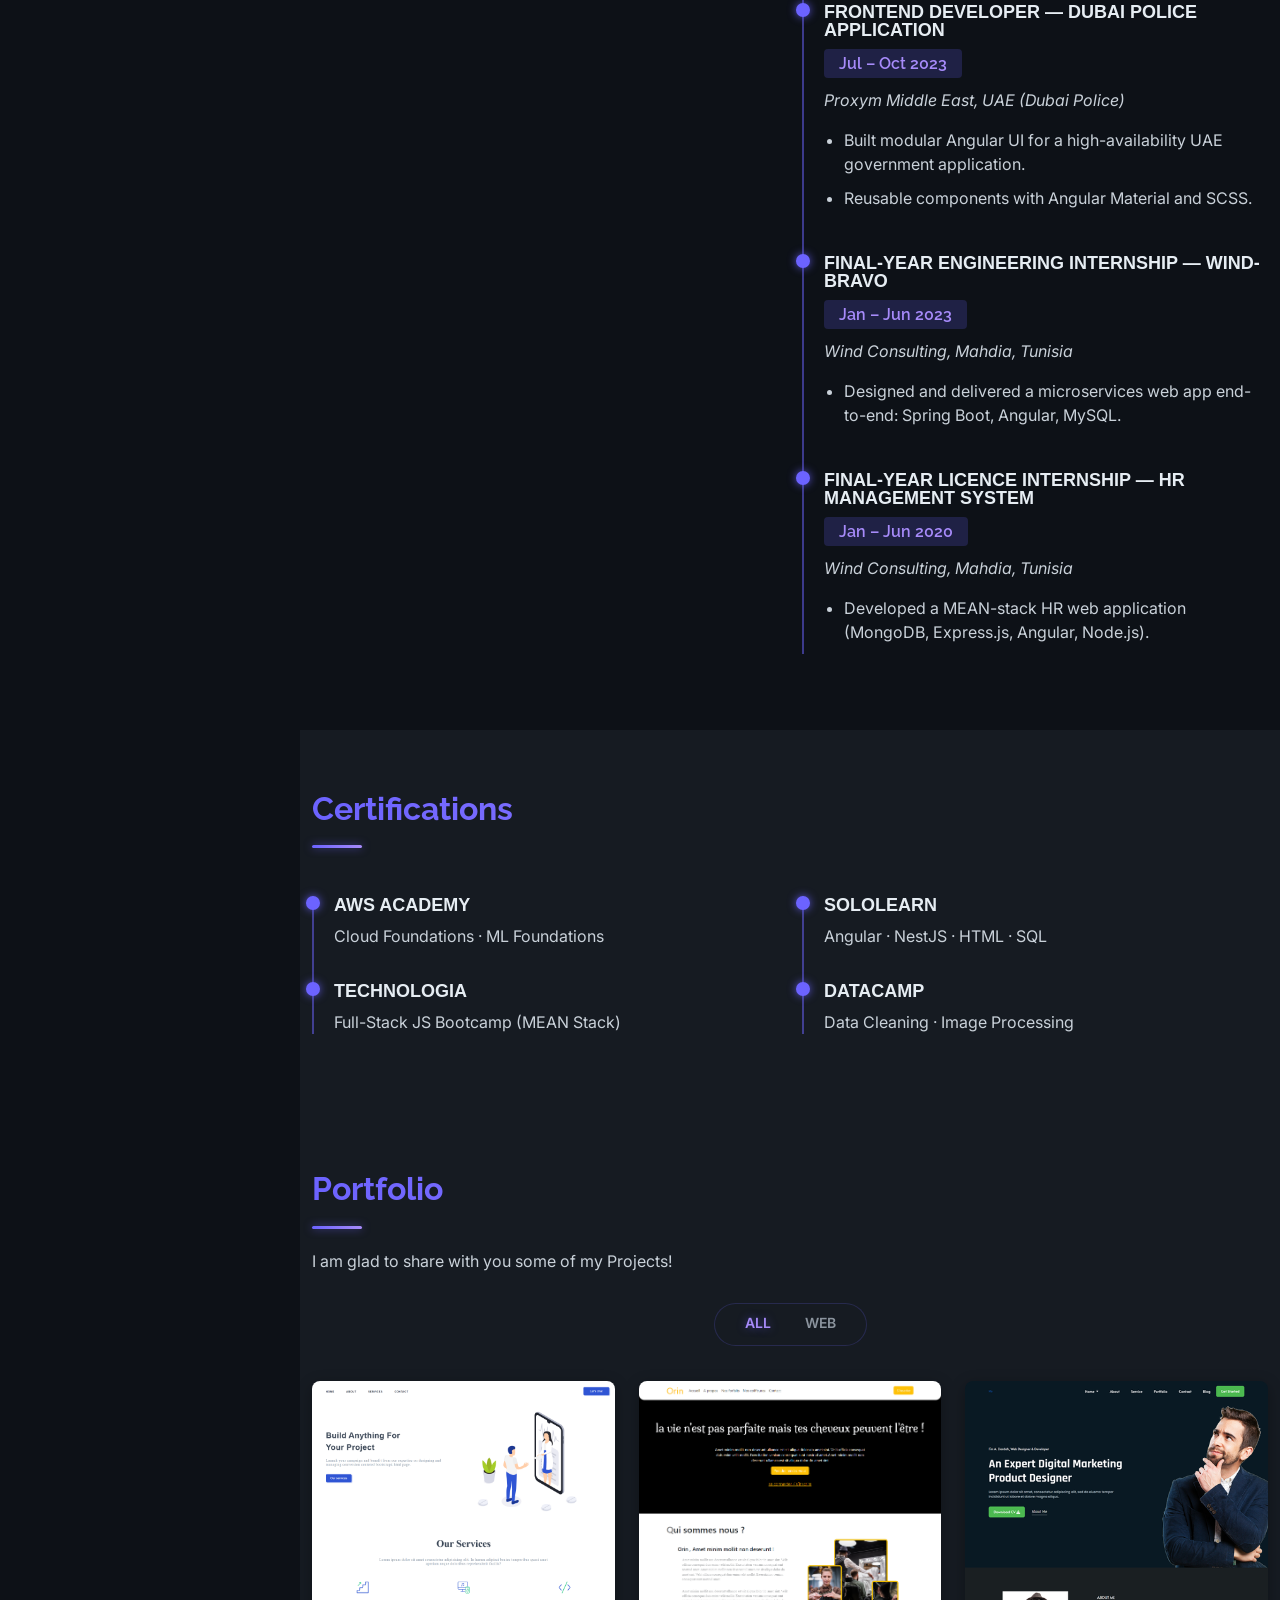
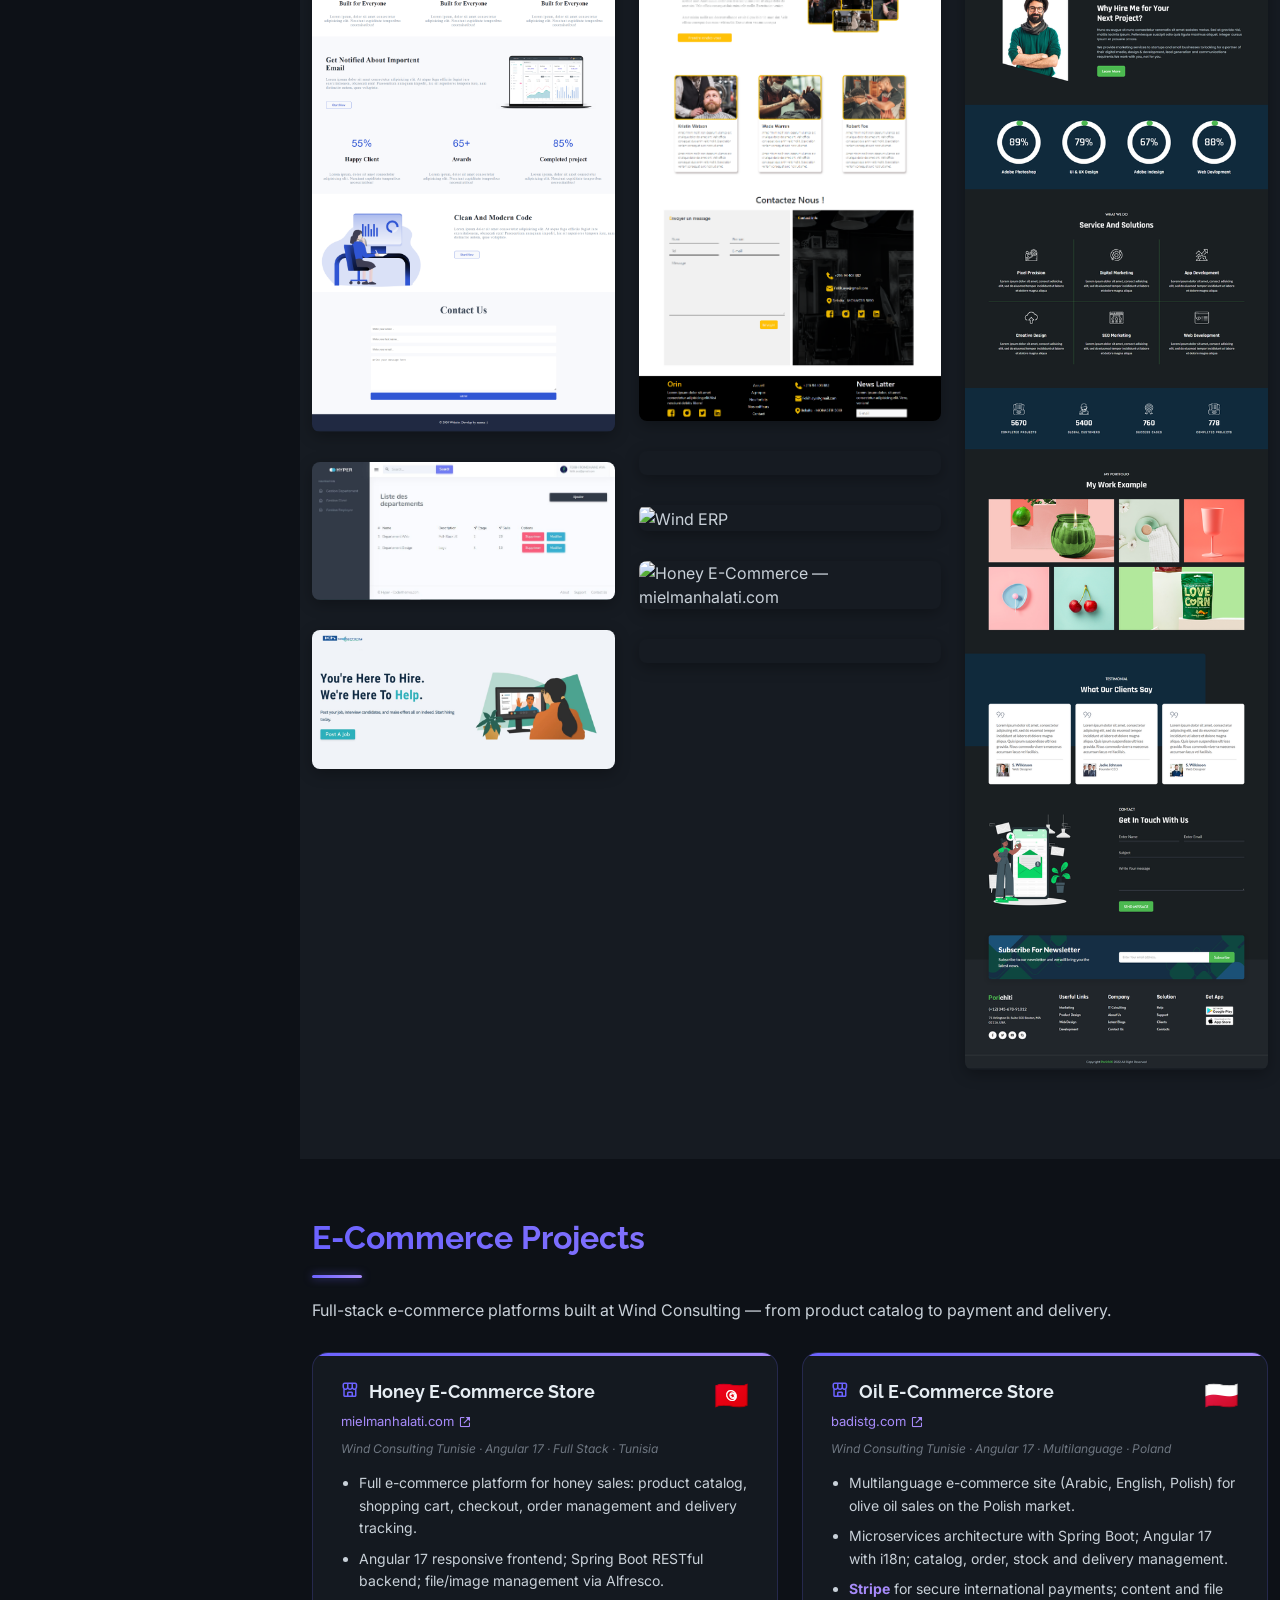
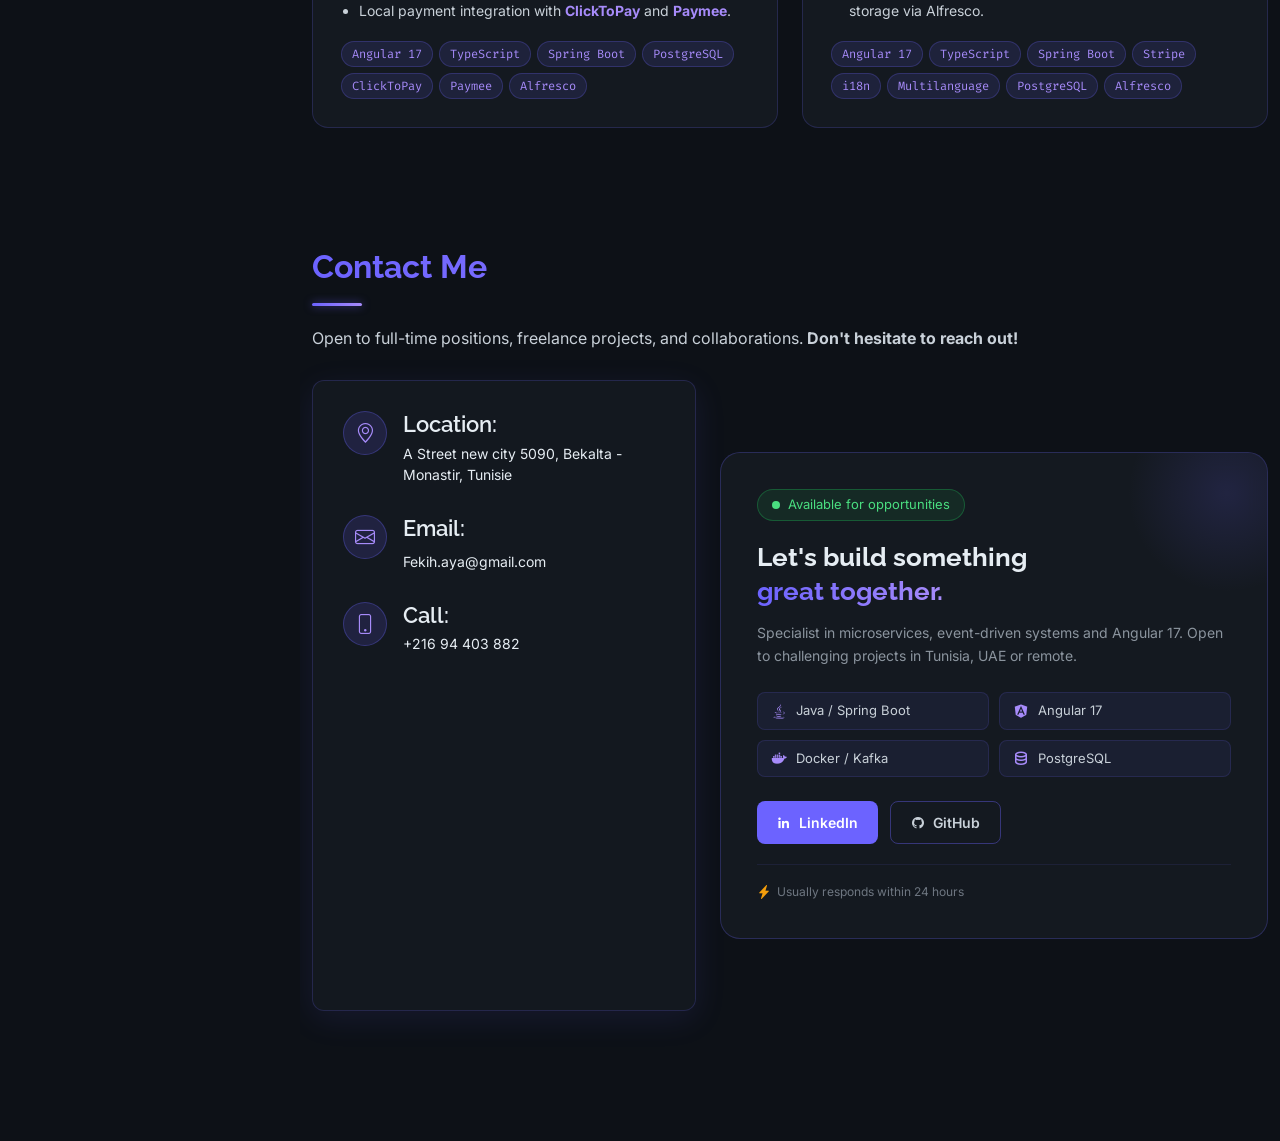
==== commit 41cd106a: "Merge pull request #4 from Aya-Fekih-Romdhane/feat/ecommerce-contact feat: section e-commerce detail" ====
--- a/index.html
+++ b/index.html
@@ -62,6 +62,7 @@
           <li><a href="#resume" class="nav-link scrollto"><i class="bx bx-file-blank"></i> <span>Resume</span></a></li>
           <li><a href="#certifications" class="nav-link scrollto"><i class="bx bx-award"></i> <span>Certifications</span></a></li>
           <li><a href="#portfolio" class="nav-link scrollto"><i class="bx bx-book-content"></i> <span>Portfolio</span></a></li>
+          <li><a href="#ecommerce" class="nav-link scrollto"><i class="bx bx-store"></i> <span>E-Commerce</span></a></li>
           <li><a href="#contact" class="nav-link scrollto"><i class="bx bx-envelope"></i> <span>Contact</span></a></li>
         </ul>
       </nav><!-- .nav-menu -->
@@ -296,7 +297,7 @@
               <ul>
                 <li>Core developer of Wind-ERP: microservices ERP — Sports Mgmt · Invoicing · Payments · Stock · HR · Training Centre.</li>
                 <li>Integrated Stripe, ClickToPay &amp; Paymee payment gateways.</li>
-                <li>Kafka &amp; RabbitMQ for async events; Angular 15 UI with NgRx, PrimeNG &amp; Alfresco.</li>
+                <li>Kafka &amp; RabbitMQ for async events; Angular 17 UI with NgRx, PrimeNG &amp; Alfresco.</li>
               </ul>
             </div>
 
@@ -483,13 +484,86 @@
       </div>
     </section><!-- End Portfolio Section -->
 
+    <!-- ======= E-Commerce Projects Section ======= -->
+    <section id="ecommerce" class="ecommerce">
+      <div class="container">
+
+        <div class="section-title">
+          <h2>E-Commerce Projects</h2>
+          <p>Full-stack e-commerce platforms built at Wind Consulting — from product catalog to payment and delivery.</p>
+        </div>
+
+        <div class="row gy-4">
+
+          <!-- Honey Store -->
+          <div class="col-lg-6" data-aos="fade-up">
+            <div class="ecom-card">
+              <div class="ecom-header">
+                <div>
+                  <h4><i class="bx bx-store-alt"></i> Honey E-Commerce Store</h4>
+                  <a href="https://mielmanhalati.com" target="_blank" class="ecom-url">mielmanhalati.com <i class="bx bx-link-external"></i></a>
+                </div>
+                <span class="ecom-flag">🇹🇳</span>
+              </div>
+              <p class="ecom-context">Wind Consulting Tunisie &middot; Angular 17 &middot; Full Stack &middot; Tunisia</p>
+              <ul class="ecom-list">
+                <li>Full e-commerce platform for honey sales: product catalog, shopping cart, checkout, order management and delivery tracking.</li>
+                <li>Angular 17 responsive frontend; Spring Boot RESTful backend; file/image management via Alfresco.</li>
+                <li>Local payment integration with <strong>ClickToPay</strong> and <strong>Paymee</strong>.</li>
+              </ul>
+              <div class="ecom-tags">
+                <span>Angular 17</span>
+                <span>TypeScript</span>
+                <span>Spring Boot</span>
+                <span>PostgreSQL</span>
+                <span>ClickToPay</span>
+                <span>Paymee</span>
+                <span>Alfresco</span>
+              </div>
+            </div>
+          </div>
+
+          <!-- Oil Store -->
+          <div class="col-lg-6" data-aos="fade-up" data-aos-delay="100">
+            <div class="ecom-card">
+              <div class="ecom-header">
+                <div>
+                  <h4><i class="bx bx-store-alt"></i> Oil E-Commerce Store</h4>
+                  <a href="https://badistg.com" target="_blank" class="ecom-url">badistg.com <i class="bx bx-link-external"></i></a>
+                </div>
+                <span class="ecom-flag">🇵🇱</span>
+              </div>
+              <p class="ecom-context">Wind Consulting Tunisie &middot; Angular 17 &middot; Multilanguage &middot; Poland</p>
+              <ul class="ecom-list">
+                <li>Multilanguage e-commerce site (Arabic, English, Polish) for olive oil sales on the Polish market.</li>
+                <li>Microservices architecture with Spring Boot; Angular 17 with i18n; catalog, order, stock and delivery management.</li>
+                <li><strong>Stripe</strong> for secure international payments; content and file storage via Alfresco.</li>
+              </ul>
+              <div class="ecom-tags">
+                <span>Angular 17</span>
+                <span>TypeScript</span>
+                <span>Spring Boot</span>
+                <span>Stripe</span>
+                <span>i18n</span>
+                <span>Multilanguage</span>
+                <span>PostgreSQL</span>
+                <span>Alfresco</span>
+              </div>
+            </div>
+          </div>
+
+        </div>
+
+      </div>
+    </section><!-- End E-Commerce Projects Section -->
+
     <!-- ======= Contact Section ======= -->
     <section id="contact" class="contact">
       <div class="container">
 
         <div class="section-title">
           <h2>Contact Me</h2>
-          <p>I am enthusiastic and motivated, open to all opportunities to deepen my technical and psychotechnical skills.<br><b>Don't hesitate to contact me!</b> </p>
+          <p>Open to full-time positions, freelance projects, and collaborations. <b>Don't hesitate to reach out!</b></p>
         </div>
 
         <div class="row" data-aos="fade-in">
@@ -519,7 +593,35 @@
 
           </div>
           <div class="col-lg-7 mt-5 mt-lg-0 d-flex align-items-stretch">
-            <img src="assets/img/portfolio/contact-me.JPG" class="img-fluid" alt="">
+            <div class="contact-visual d-flex flex-column justify-content-center w-100">
+
+              <div class="availability-card" data-aos="fade-left">
+                <div class="av-status">
+                  <span class="av-dot"></span>
+                  <span>Available for opportunities</span>
+                </div>
+                <h3>Let's build something<br><span>great together.</span></h3>
+                <p>Specialist in microservices, event-driven systems and Angular 17. Open to challenging projects in Tunisia, UAE or remote.</p>
+
+                <div class="av-tech">
+                  <div class="av-tech-item"><i class="bx bxl-java"></i><span>Java / Spring Boot</span></div>
+                  <div class="av-tech-item"><i class="bx bxl-angular"></i><span>Angular 17</span></div>
+                  <div class="av-tech-item"><i class="bx bxl-docker"></i><span>Docker / Kafka</span></div>
+                  <div class="av-tech-item"><i class="bx bx-data"></i><span>PostgreSQL</span></div>
+                </div>
+
+                <div class="av-links">
+                  <a href="https://www.linkedin.com/in/aya-fekih-romdhane-aa07b4a9/" target="_blank" class="av-btn av-btn-primary"><i class="bx bxl-linkedin"></i> LinkedIn</a>
+                  <a href="https://github.com/Aya-Fekih-Romdhane" target="_blank" class="av-btn av-btn-outline"><i class="bx bxl-github"></i> GitHub</a>
+                </div>
+
+                <div class="av-response">
+                  <i class="bi bi-lightning-charge-fill"></i>
+                  <span>Usually responds within 24 hours</span>
+                </div>
+              </div>
+
+            </div>
           </div>
         </div>
 
--- a/assets/css/style.css
+++ b/assets/css/style.css
@@ -1282,3 +1282,273 @@
   box-shadow: 0 0 10px rgba(108, 99, 255, 0.6);
   transform: scale(1.1);
 }
+
+/*--------------------------------------------------------------
+# E-Commerce Section
+--------------------------------------------------------------*/
+.ecom-card {
+  background: rgba(22, 27, 34, 0.9);
+  border: 1px solid rgba(108, 99, 255, 0.2);
+  border-radius: 16px;
+  padding: 28px;
+  height: 100%;
+  transition: 0.3s;
+  position: relative;
+  overflow: hidden;
+}
+
+.ecom-card::before {
+  content: "";
+  position: absolute;
+  top: 0; left: 0; right: 0;
+  height: 3px;
+  background: linear-gradient(90deg, #6c63ff, #a78bfa);
+}
+
+.ecom-card:hover {
+  border-color: rgba(108, 99, 255, 0.5);
+  box-shadow: 0 8px 32px rgba(108, 99, 255, 0.15);
+  transform: translateY(-4px);
+}
+
+.ecom-header {
+  display: flex;
+  justify-content: space-between;
+  align-items: flex-start;
+  margin-bottom: 8px;
+}
+
+.ecom-header h4 {
+  font-size: 18px;
+  font-weight: 700;
+  color: #e6edf3;
+  margin: 0 0 6px 0;
+}
+
+.ecom-header h4 i {
+  color: #6c63ff;
+  margin-right: 6px;
+}
+
+.ecom-url {
+  font-size: 13px;
+  color: #a78bfa;
+  text-decoration: none;
+  display: inline-flex;
+  align-items: center;
+  gap: 4px;
+  transition: 0.2s;
+}
+
+.ecom-url:hover {
+  color: #6c63ff;
+  text-shadow: 0 0 8px rgba(108, 99, 255, 0.5);
+}
+
+.ecom-flag {
+  font-size: 28px;
+  line-height: 1;
+}
+
+.ecom-context {
+  font-size: 12px;
+  color: #6e7681;
+  margin-bottom: 14px;
+  font-style: italic;
+}
+
+.ecom-list {
+  padding-left: 18px;
+  margin-bottom: 18px;
+  color: #c9d1d9;
+  font-size: 14px;
+}
+
+.ecom-list li {
+  margin-bottom: 8px;
+  line-height: 1.6;
+}
+
+.ecom-list strong {
+  color: #a78bfa;
+}
+
+.ecom-tags {
+  display: flex;
+  flex-wrap: wrap;
+  gap: 6px;
+}
+
+.ecom-tags span {
+  background: rgba(108, 99, 255, 0.12);
+  border: 1px solid rgba(108, 99, 255, 0.25);
+  color: #a78bfa;
+  padding: 3px 10px;
+  border-radius: 20px;
+  font-size: 12px;
+  font-family: "Fira Code", monospace;
+  transition: 0.2s;
+}
+
+.ecom-tags span:hover {
+  background: rgba(108, 99, 255, 0.25);
+  box-shadow: 0 0 6px rgba(108, 99, 255, 0.3);
+}
+
+/*--------------------------------------------------------------
+# Contact Visual Card
+--------------------------------------------------------------*/
+.availability-card {
+  background: rgba(22, 27, 34, 0.9);
+  border: 1px solid rgba(108, 99, 255, 0.25);
+  border-radius: 20px;
+  padding: 36px;
+  width: 100%;
+  position: relative;
+  overflow: hidden;
+  backdrop-filter: blur(10px);
+}
+
+.availability-card::before {
+  content: "";
+  position: absolute;
+  top: -60px; right: -60px;
+  width: 200px; height: 200px;
+  background: radial-gradient(circle, rgba(108, 99, 255, 0.15) 0%, transparent 70%);
+  pointer-events: none;
+}
+
+.av-status {
+  display: inline-flex;
+  align-items: center;
+  gap: 8px;
+  background: rgba(34, 197, 94, 0.1);
+  border: 1px solid rgba(34, 197, 94, 0.3);
+  border-radius: 20px;
+  padding: 5px 14px;
+  font-size: 13px;
+  color: #4ade80;
+  margin-bottom: 20px;
+}
+
+.av-dot {
+  width: 8px; height: 8px;
+  background: #4ade80;
+  border-radius: 50%;
+  animation: pulse-green 2s infinite;
+}
+
+@keyframes pulse-green {
+  0%, 100% { box-shadow: 0 0 0 0 rgba(74, 222, 128, 0.4); }
+  50% { box-shadow: 0 0 0 6px rgba(74, 222, 128, 0); }
+}
+
+.availability-card h3 {
+  font-size: 26px;
+  font-weight: 700;
+  color: #e6edf3;
+  margin-bottom: 12px;
+  line-height: 1.3;
+}
+
+.availability-card h3 span {
+  background: linear-gradient(90deg, #6c63ff, #a78bfa);
+  -webkit-background-clip: text;
+  -webkit-text-fill-color: transparent;
+  background-clip: text;
+}
+
+.availability-card > p {
+  color: #8b949e;
+  font-size: 14px;
+  margin-bottom: 24px;
+  line-height: 1.7;
+}
+
+.av-tech {
+  display: grid;
+  grid-template-columns: 1fr 1fr;
+  gap: 10px;
+  margin-bottom: 24px;
+}
+
+.av-tech-item {
+  display: flex;
+  align-items: center;
+  gap: 8px;
+  background: rgba(108, 99, 255, 0.08);
+  border: 1px solid rgba(108, 99, 255, 0.15);
+  border-radius: 8px;
+  padding: 8px 12px;
+  font-size: 13px;
+  color: #c9d1d9;
+  transition: 0.2s;
+}
+
+.av-tech-item:hover {
+  border-color: rgba(108, 99, 255, 0.4);
+  background: rgba(108, 99, 255, 0.15);
+}
+
+.av-tech-item i {
+  font-size: 18px;
+  color: #a78bfa;
+}
+
+.av-links {
+  display: flex;
+  gap: 12px;
+  margin-bottom: 20px;
+}
+
+.av-btn {
+  display: inline-flex;
+  align-items: center;
+  gap: 8px;
+  padding: 10px 20px;
+  border-radius: 8px;
+  font-size: 14px;
+  font-weight: 600;
+  text-decoration: none;
+  transition: 0.3s;
+}
+
+.av-btn-primary {
+  background: #6c63ff;
+  color: #fff;
+}
+
+.av-btn-primary:hover {
+  background: #8b83ff;
+  color: #fff;
+  box-shadow: 0 4px 16px rgba(108, 99, 255, 0.4);
+  transform: translateY(-2px);
+}
+
+.av-btn-outline {
+  background: transparent;
+  color: #c9d1d9;
+  border: 1px solid rgba(108, 99, 255, 0.4);
+}
+
+.av-btn-outline:hover {
+  background: rgba(108, 99, 255, 0.1);
+  color: #a78bfa;
+  border-color: #6c63ff;
+  transform: translateY(-2px);
+}
+
+.av-response {
+  display: flex;
+  align-items: center;
+  gap: 6px;
+  font-size: 12px;
+  color: #6e7681;
+  padding-top: 16px;
+  border-top: 1px solid rgba(108, 99, 255, 0.1);
+}
+
+.av-response i {
+  color: #f59e0b;
+  font-size: 14px;
+}
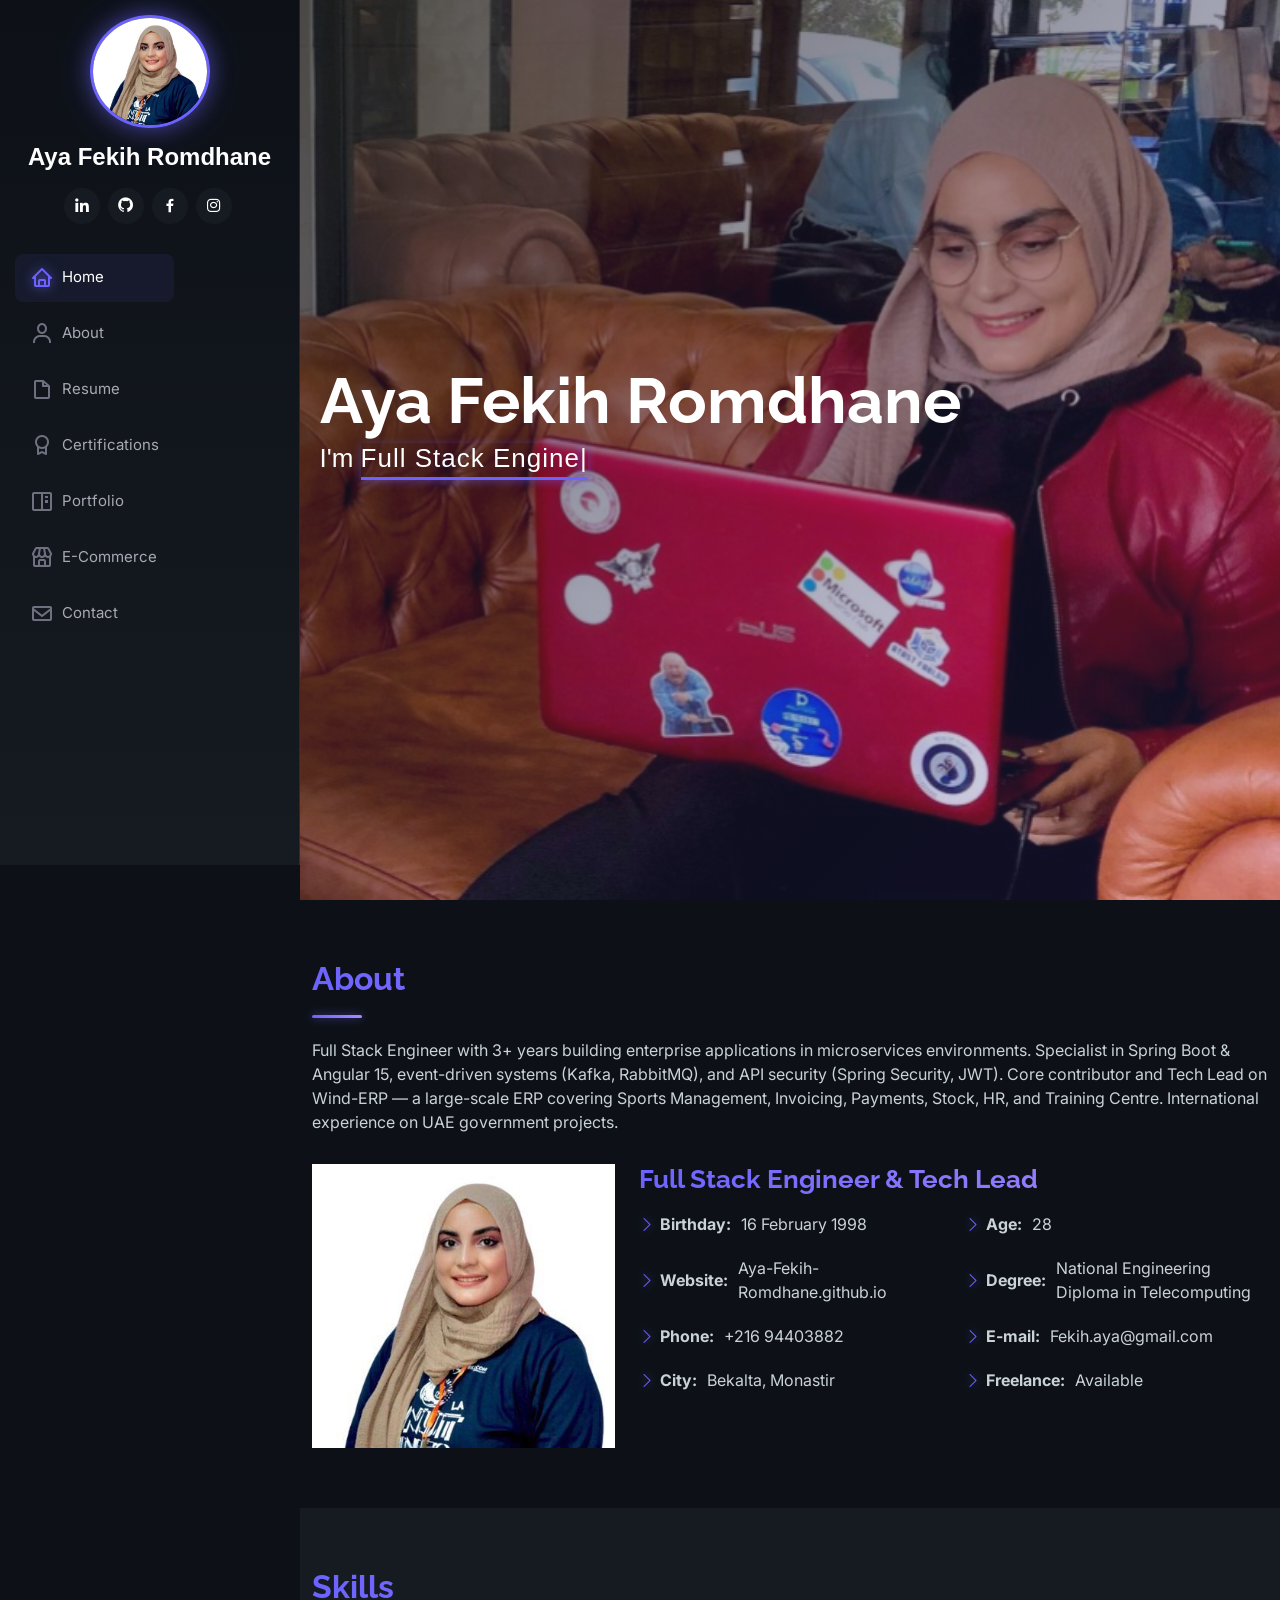
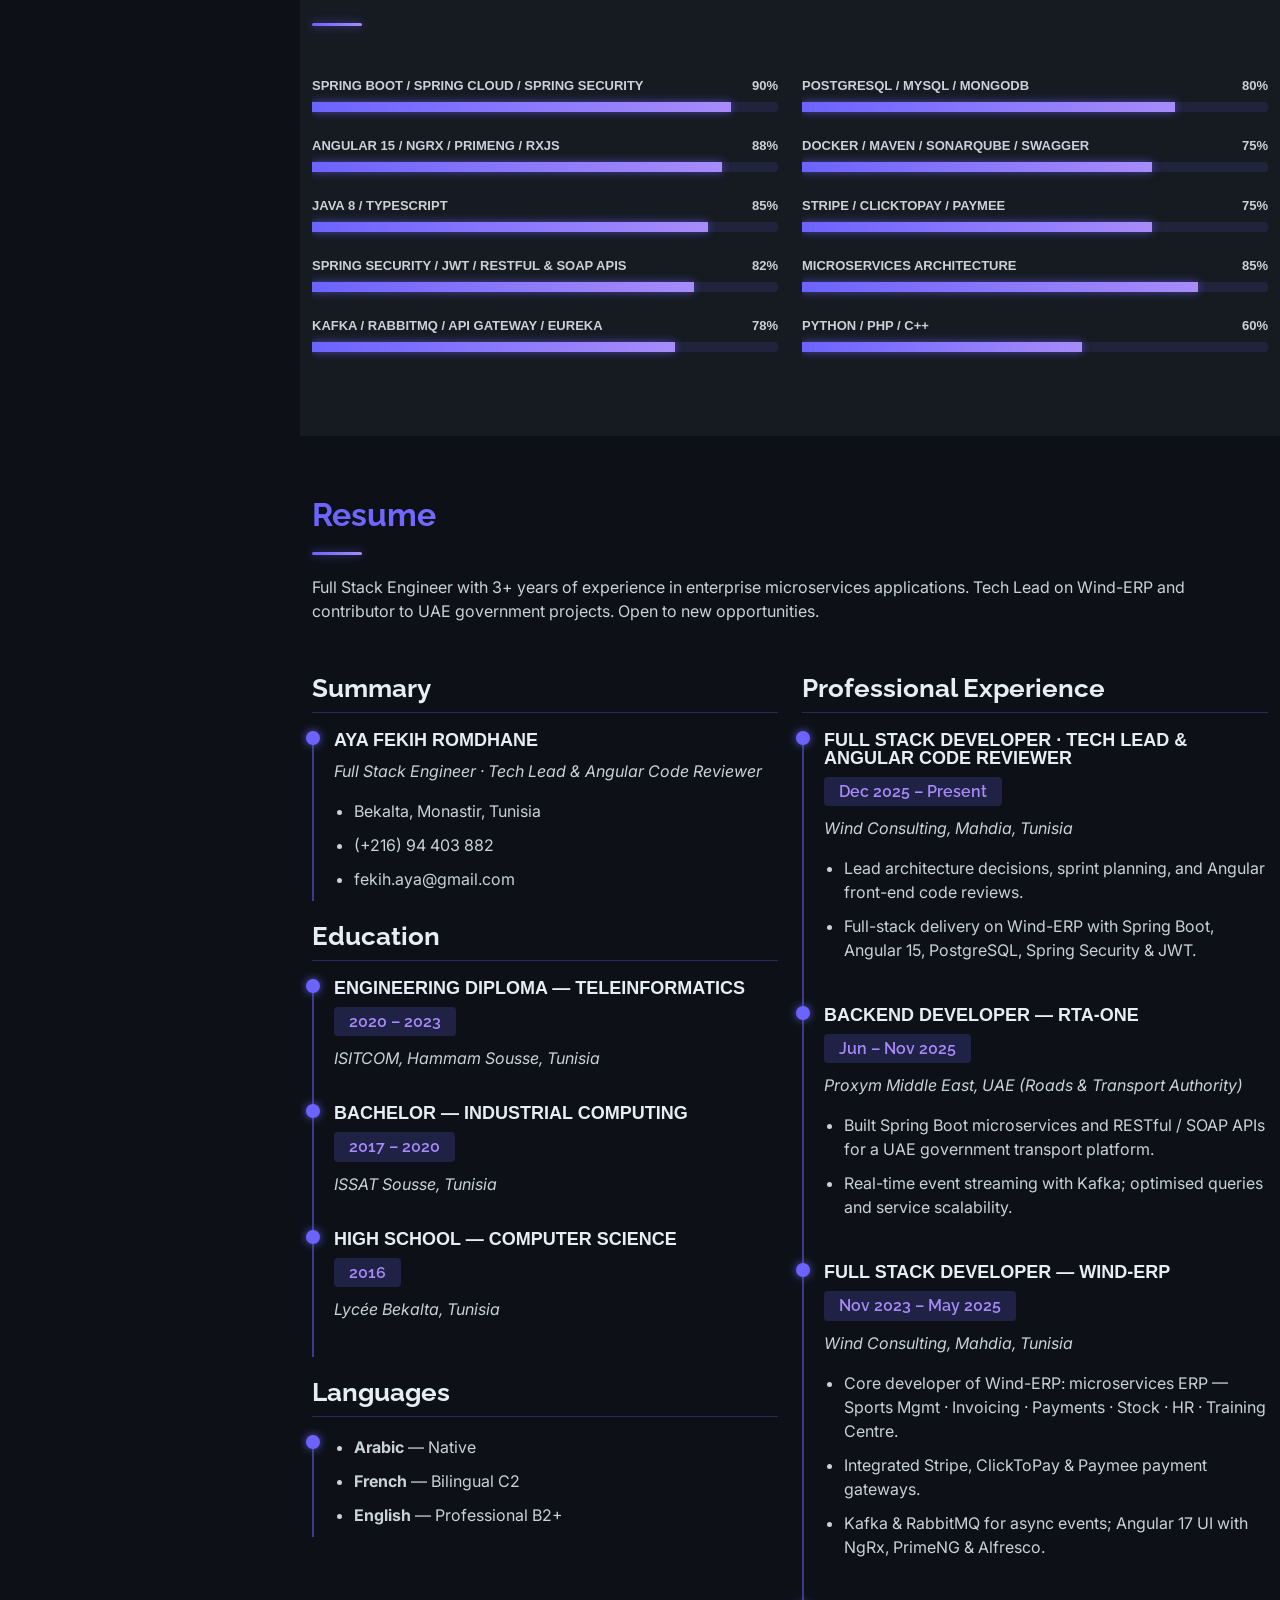
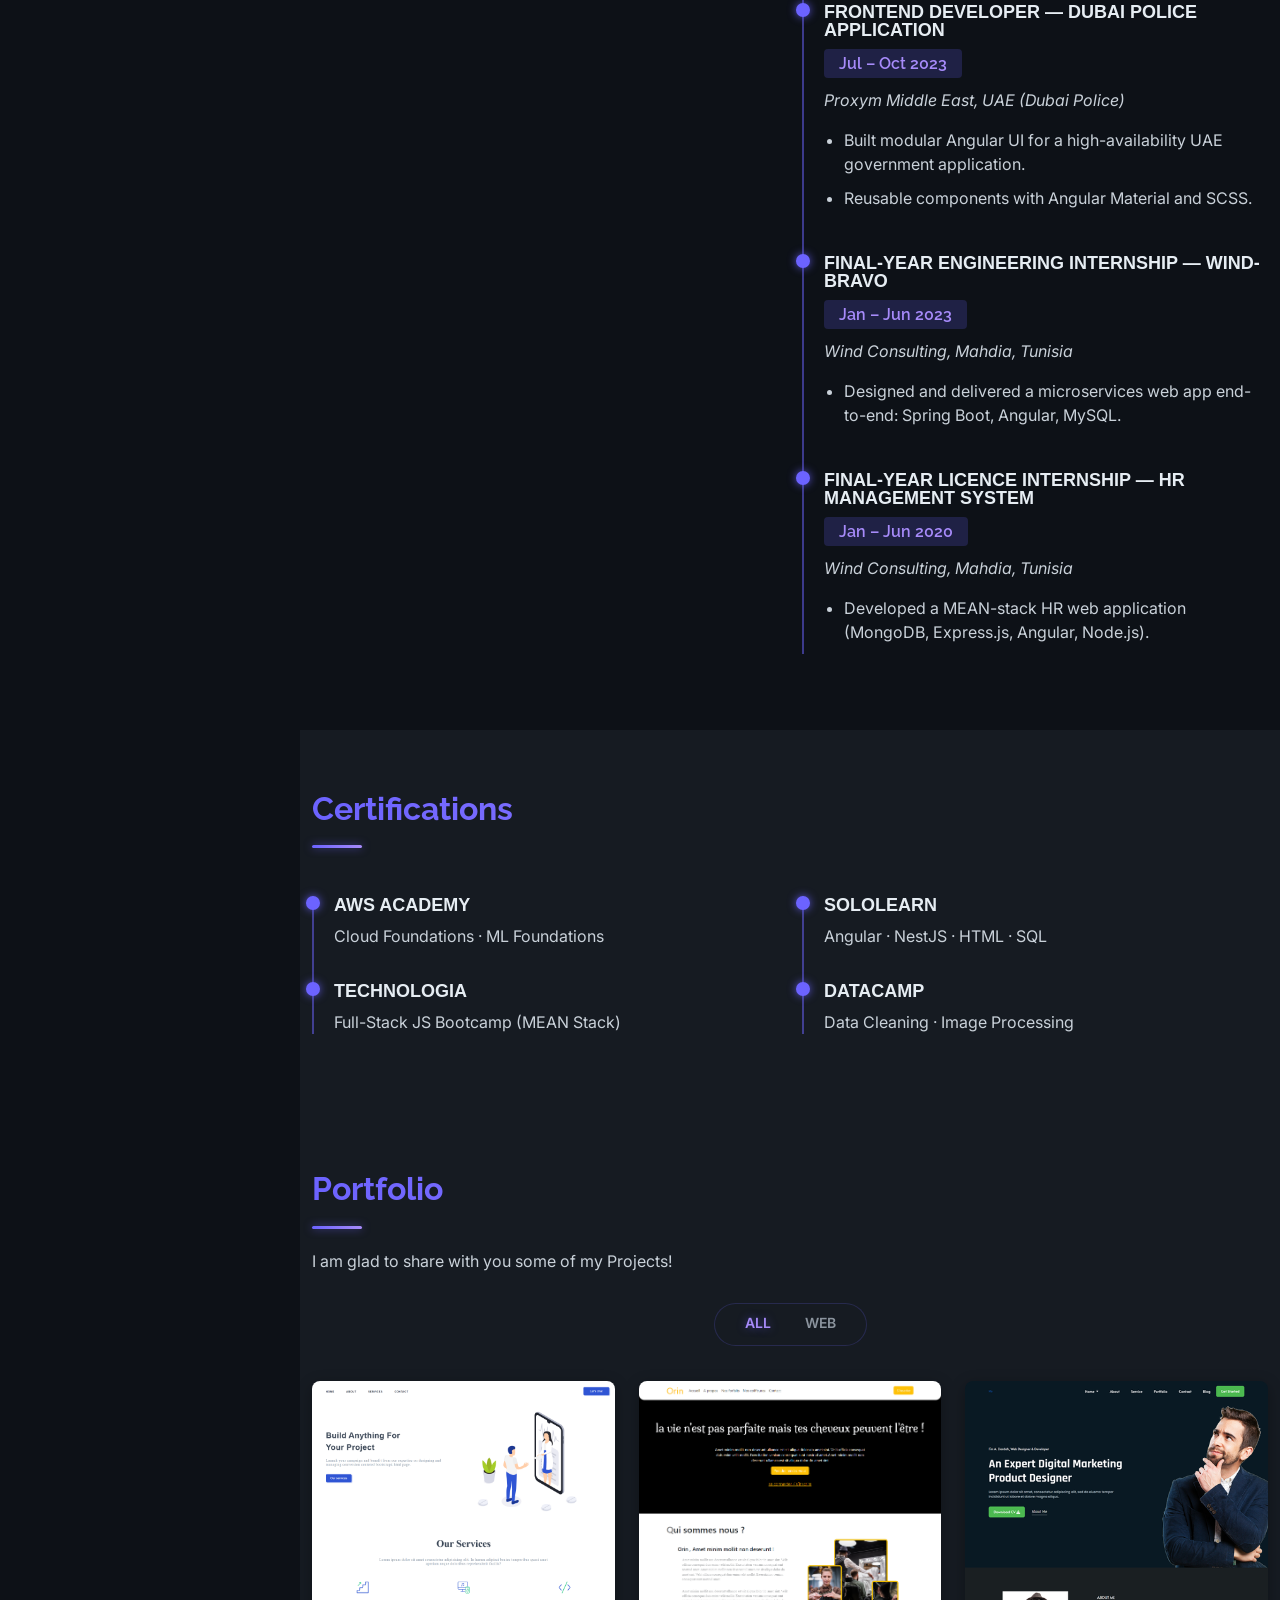
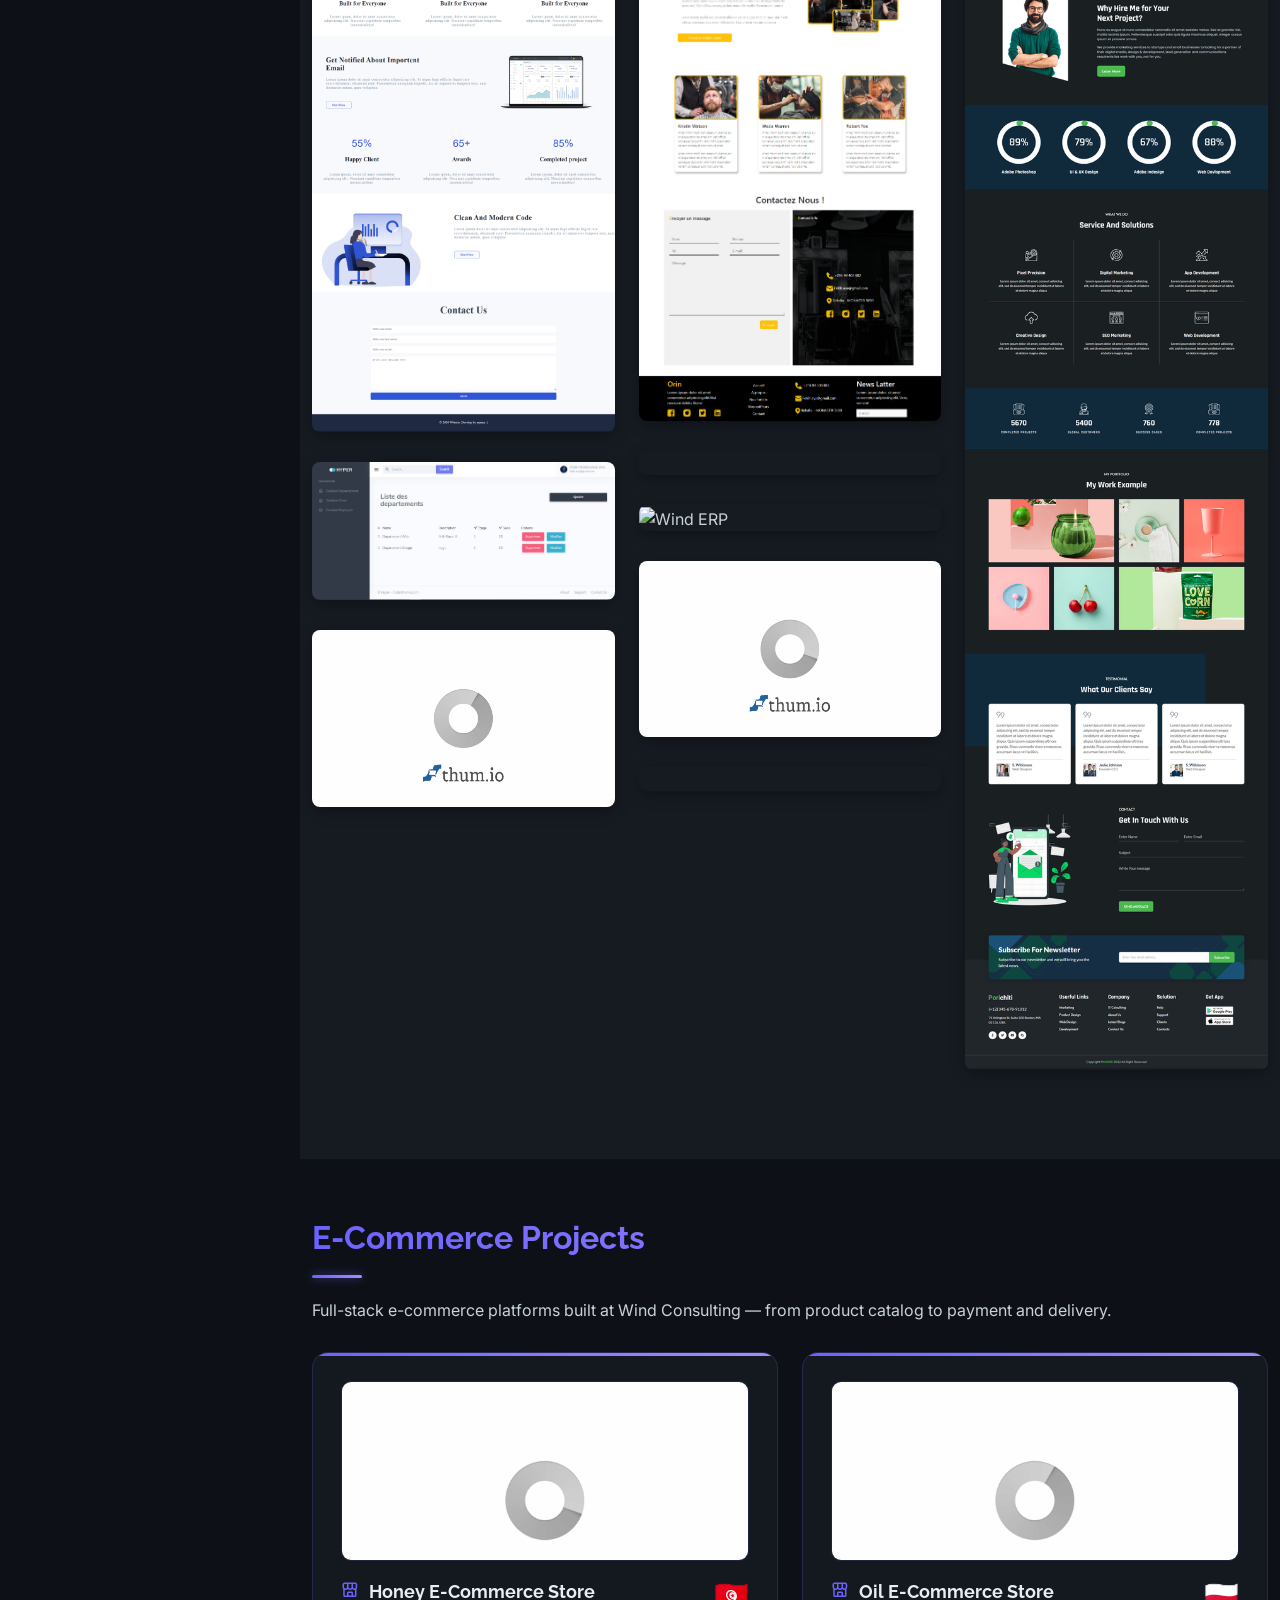
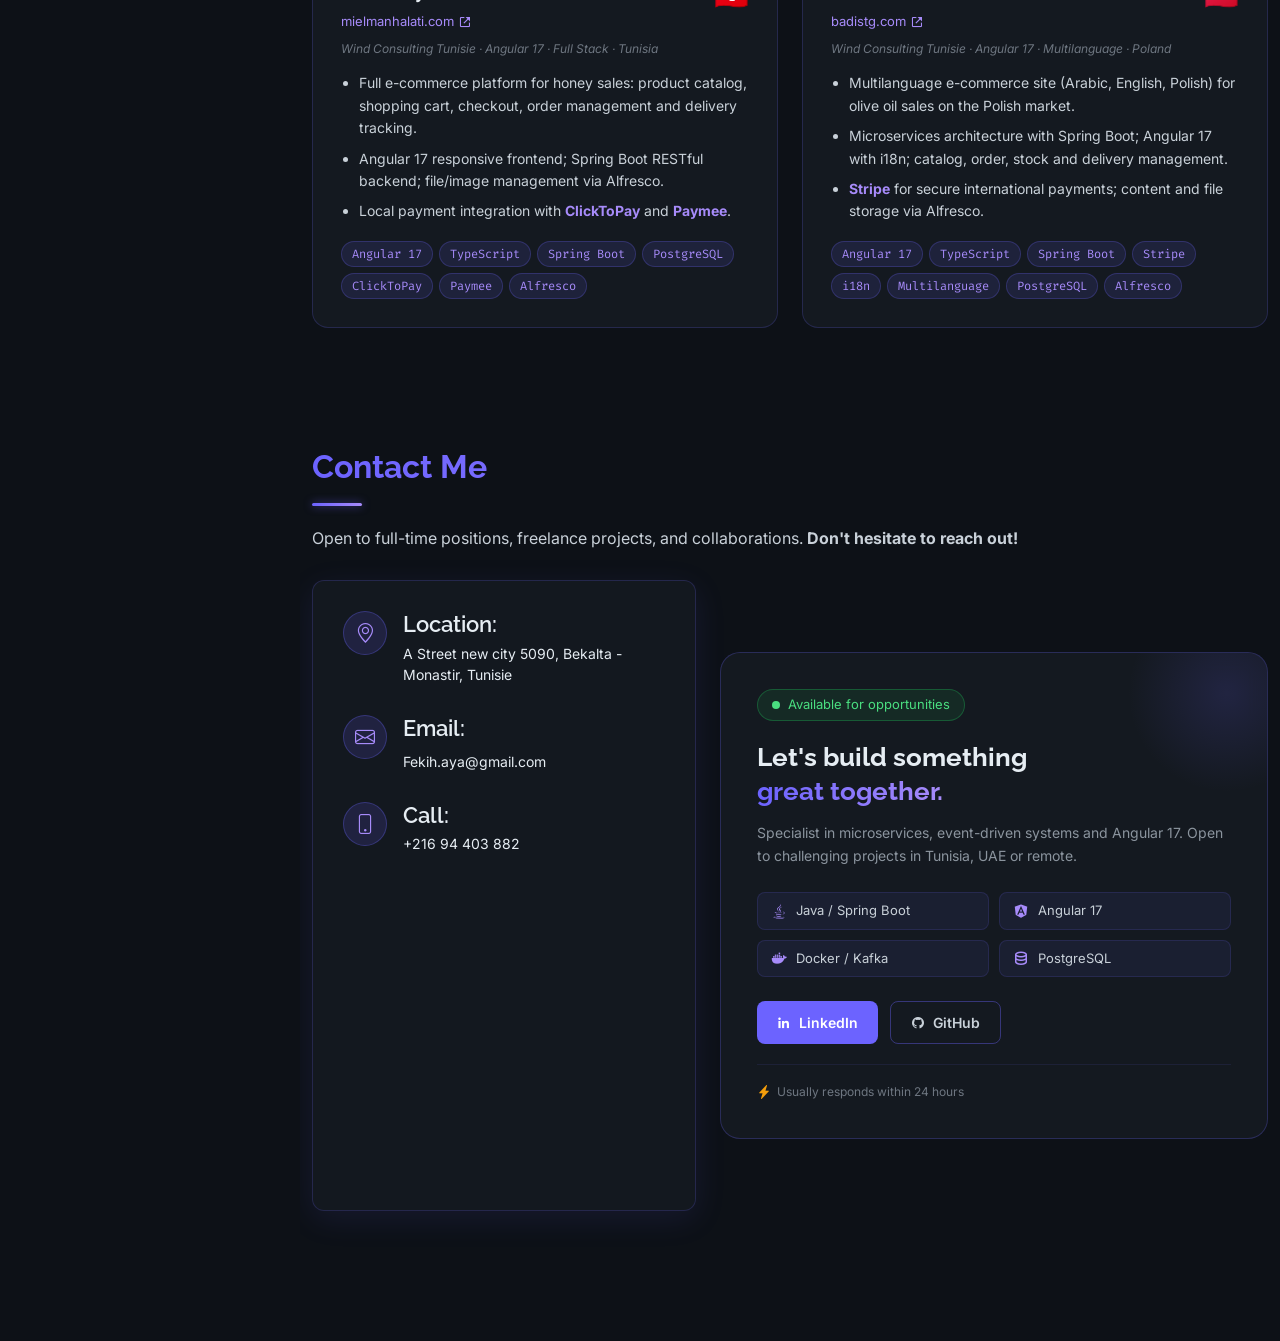
==== commit 1d5a1542: "Merge pull request #5 from Aya-Fekih-Romdhane/feat/add-ecommerce-screenshots feat: real screenshots " ====
--- a/index.html
+++ b/index.html
@@ -451,9 +451,9 @@
 
           <div class="col-lg-4 col-md-6 portfolio-item filter-web">
             <div class="portfolio-wrap">
-              <img src="assets/img/portfolio/portfolio-7.png" class="img-fluid" alt="Honey E-Commerce — mielmanhalati.com">
-              <div class="portfolio-links">
-                <a href="assets/img/portfolio/portfolio-7.png" data-gallery="portfolioGallery" class="portfolio-lightbox" title="Honey E-Commerce — mielmanhalati.com"><i class="bx bx-plus"></i></a>
+              <img src="assets/img/portfolio/ecom-honey.jpg" class="img-fluid" alt="Honey E-Commerce — mielmanhalati.com">
+              <div class="portfolio-links">
+                <a href="assets/img/portfolio/ecom-honey.jpg" data-gallery="portfolioGallery" class="portfolio-lightbox" title="Honey E-Commerce — mielmanhalati.com"><i class="bx bx-plus"></i></a>
                 <a href="https://mielmanhalati.com" target="_blank" title="Visit mielmanhalati.com"><i class="bx bx-link"></i></a>
               </div>
             </div>
@@ -461,9 +461,9 @@
 
           <div class="col-lg-4 col-md-6 portfolio-item filter-web">
             <div class="portfolio-wrap">
-              <img src="assets/img/portfolio/portfolio-8.png" class="img-fluid" alt="Oil E-Commerce — badistg.com">
-              <div class="portfolio-links">
-                <a href="assets/img/portfolio/portfolio-8.png" data-gallery="portfolioGallery" class="portfolio-lightbox" title="Oil E-Commerce — badistg.com (Poland)"><i class="bx bx-plus"></i></a>
+              <img src="assets/img/portfolio/ecom-oil.jpg" class="img-fluid" alt="Oil E-Commerce — badistg.com">
+              <div class="portfolio-links">
+                <a href="assets/img/portfolio/ecom-oil.jpg" data-gallery="portfolioGallery" class="portfolio-lightbox" title="Oil E-Commerce — badistg.com (Poland)"><i class="bx bx-plus"></i></a>
                 <a href="https://badistg.com" target="_blank" title="Visit badistg.com"><i class="bx bx-link"></i></a>
               </div>
             </div>
@@ -498,6 +498,9 @@
           <!-- Honey Store -->
           <div class="col-lg-6" data-aos="fade-up">
             <div class="ecom-card">
+              <div class="ecom-screenshot">
+                <img src="assets/img/portfolio/ecom-honey.jpg" alt="mielmanhalati.com screenshot" class="img-fluid">
+              </div>
               <div class="ecom-header">
                 <div>
                   <h4><i class="bx bx-store-alt"></i> Honey E-Commerce Store</h4>
@@ -526,6 +529,9 @@
           <!-- Oil Store -->
           <div class="col-lg-6" data-aos="fade-up" data-aos-delay="100">
             <div class="ecom-card">
+              <div class="ecom-screenshot">
+                <img src="assets/img/portfolio/ecom-oil.jpg" alt="badistg.com screenshot" class="img-fluid">
+              </div>
               <div class="ecom-header">
                 <div>
                   <h4><i class="bx bx-store-alt"></i> Oil E-Commerce Store</h4>
--- a/assets/css/style.css
+++ b/assets/css/style.css
@@ -1552,3 +1552,28 @@
   color: #f59e0b;
   font-size: 14px;
 }
+
+/*--------------------------------------------------------------
+# E-Commerce Screenshot Preview
+--------------------------------------------------------------*/
+.ecom-screenshot {
+  width: 100%;
+  height: 180px;
+  overflow: hidden;
+  border-radius: 10px;
+  margin-bottom: 20px;
+  position: relative;
+  border: 1px solid rgba(108, 99, 255, 0.15);
+}
+
+.ecom-screenshot img {
+  width: 100%;
+  height: 100%;
+  object-fit: cover;
+  object-position: top;
+  transition: transform 0.6s ease;
+}
+
+.ecom-card:hover .ecom-screenshot img {
+  transform: scale(1.04);
+}
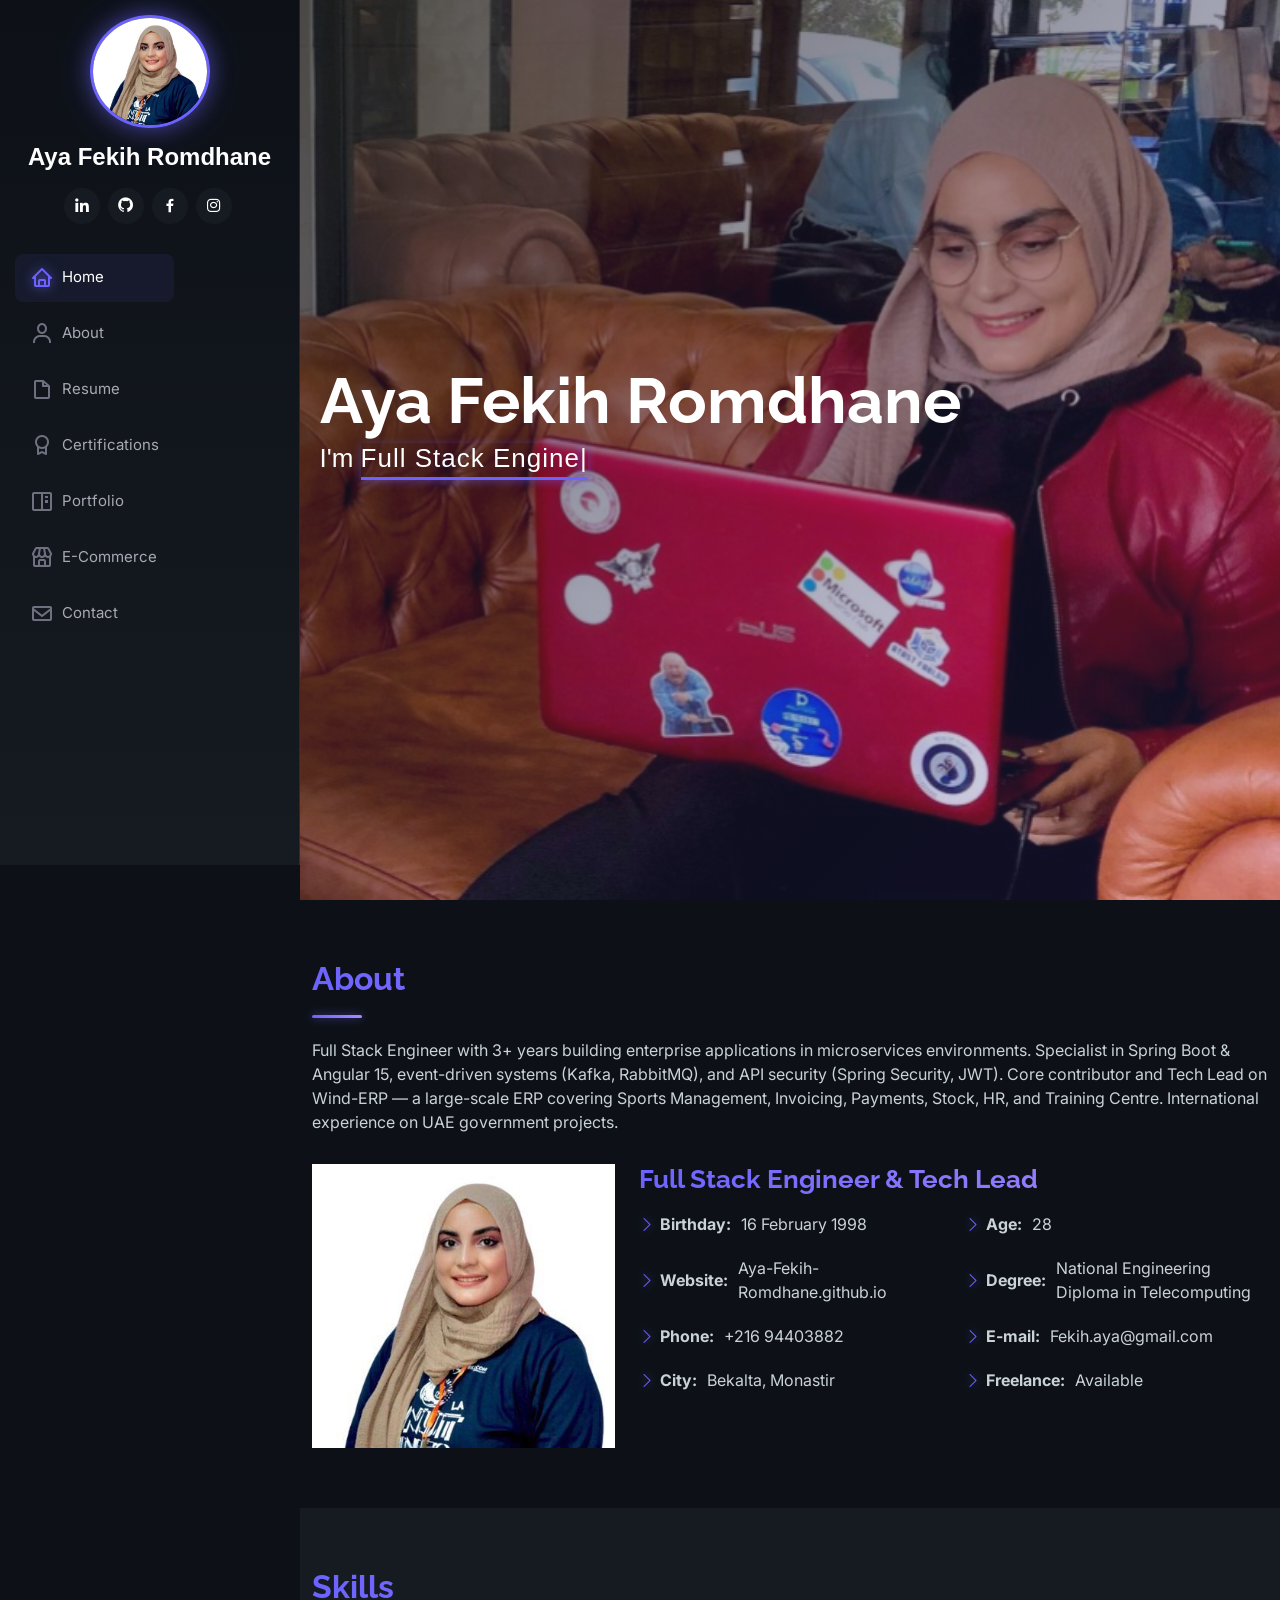
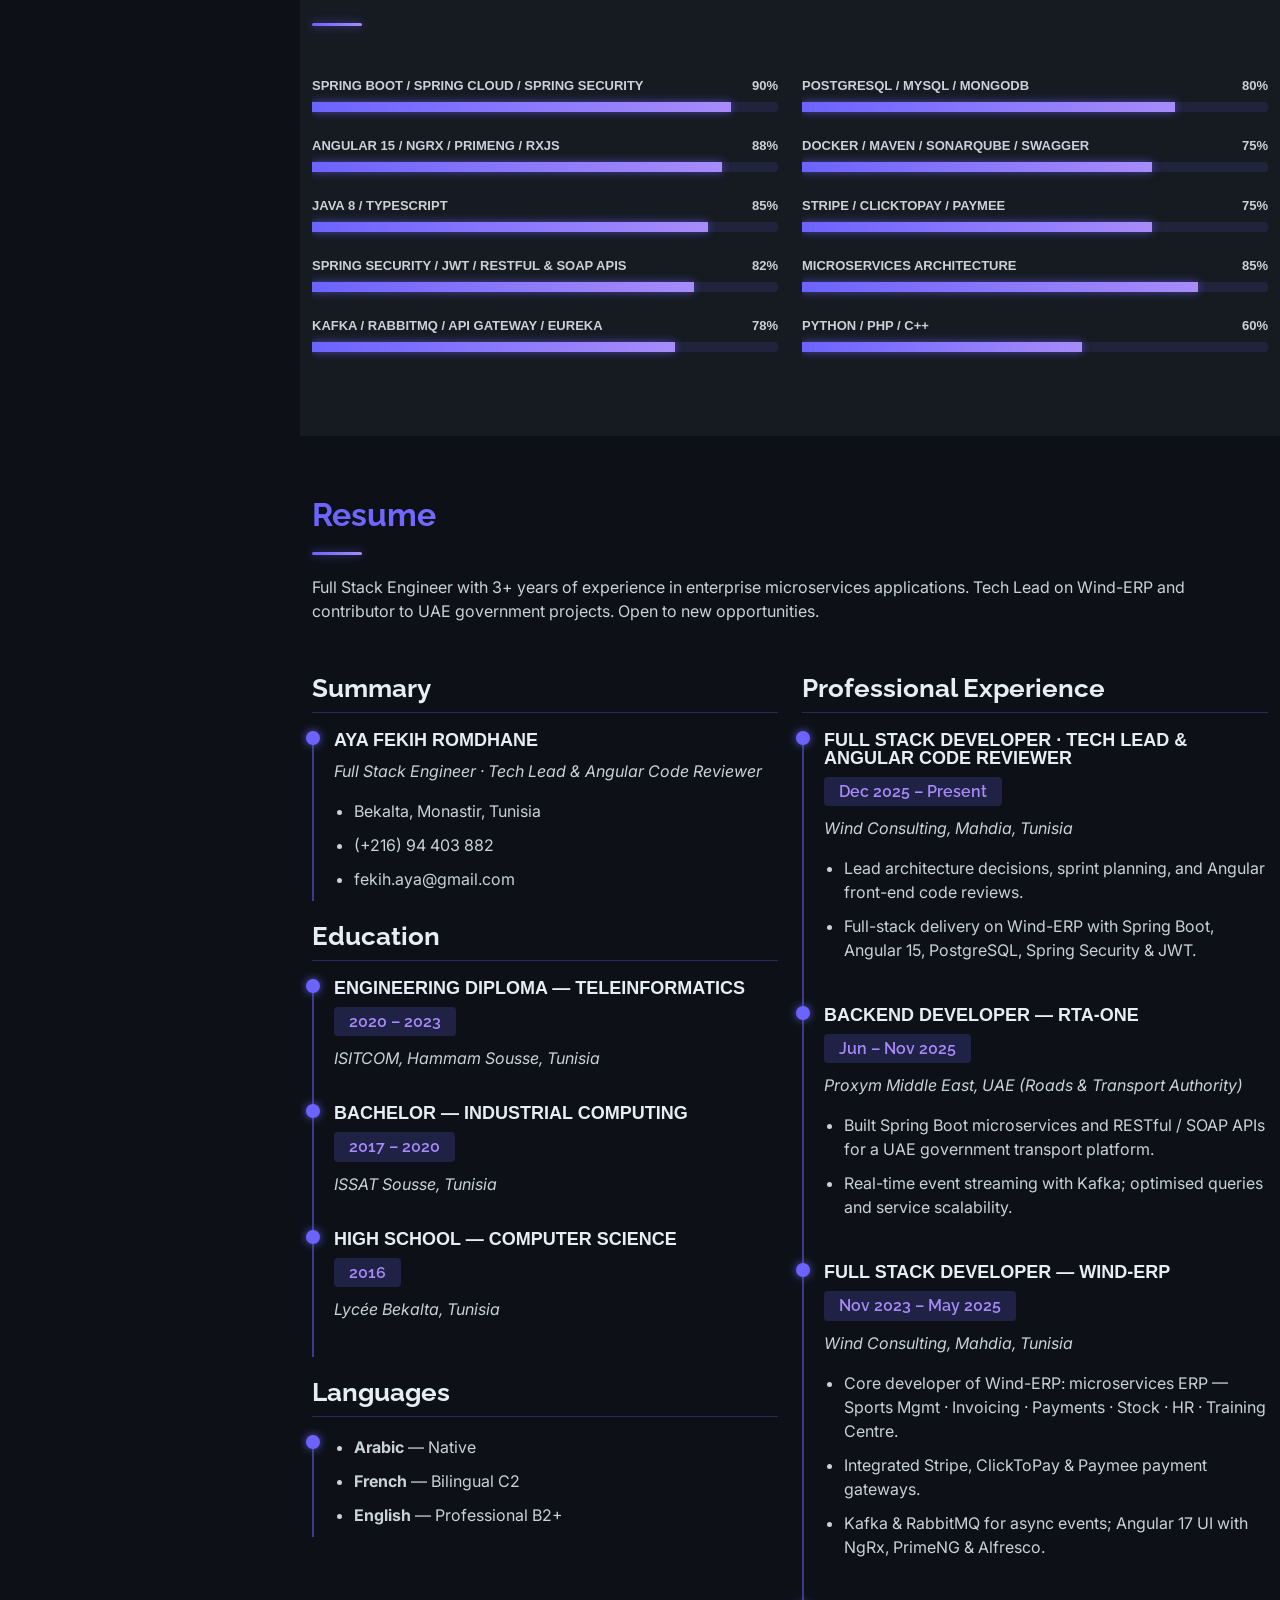
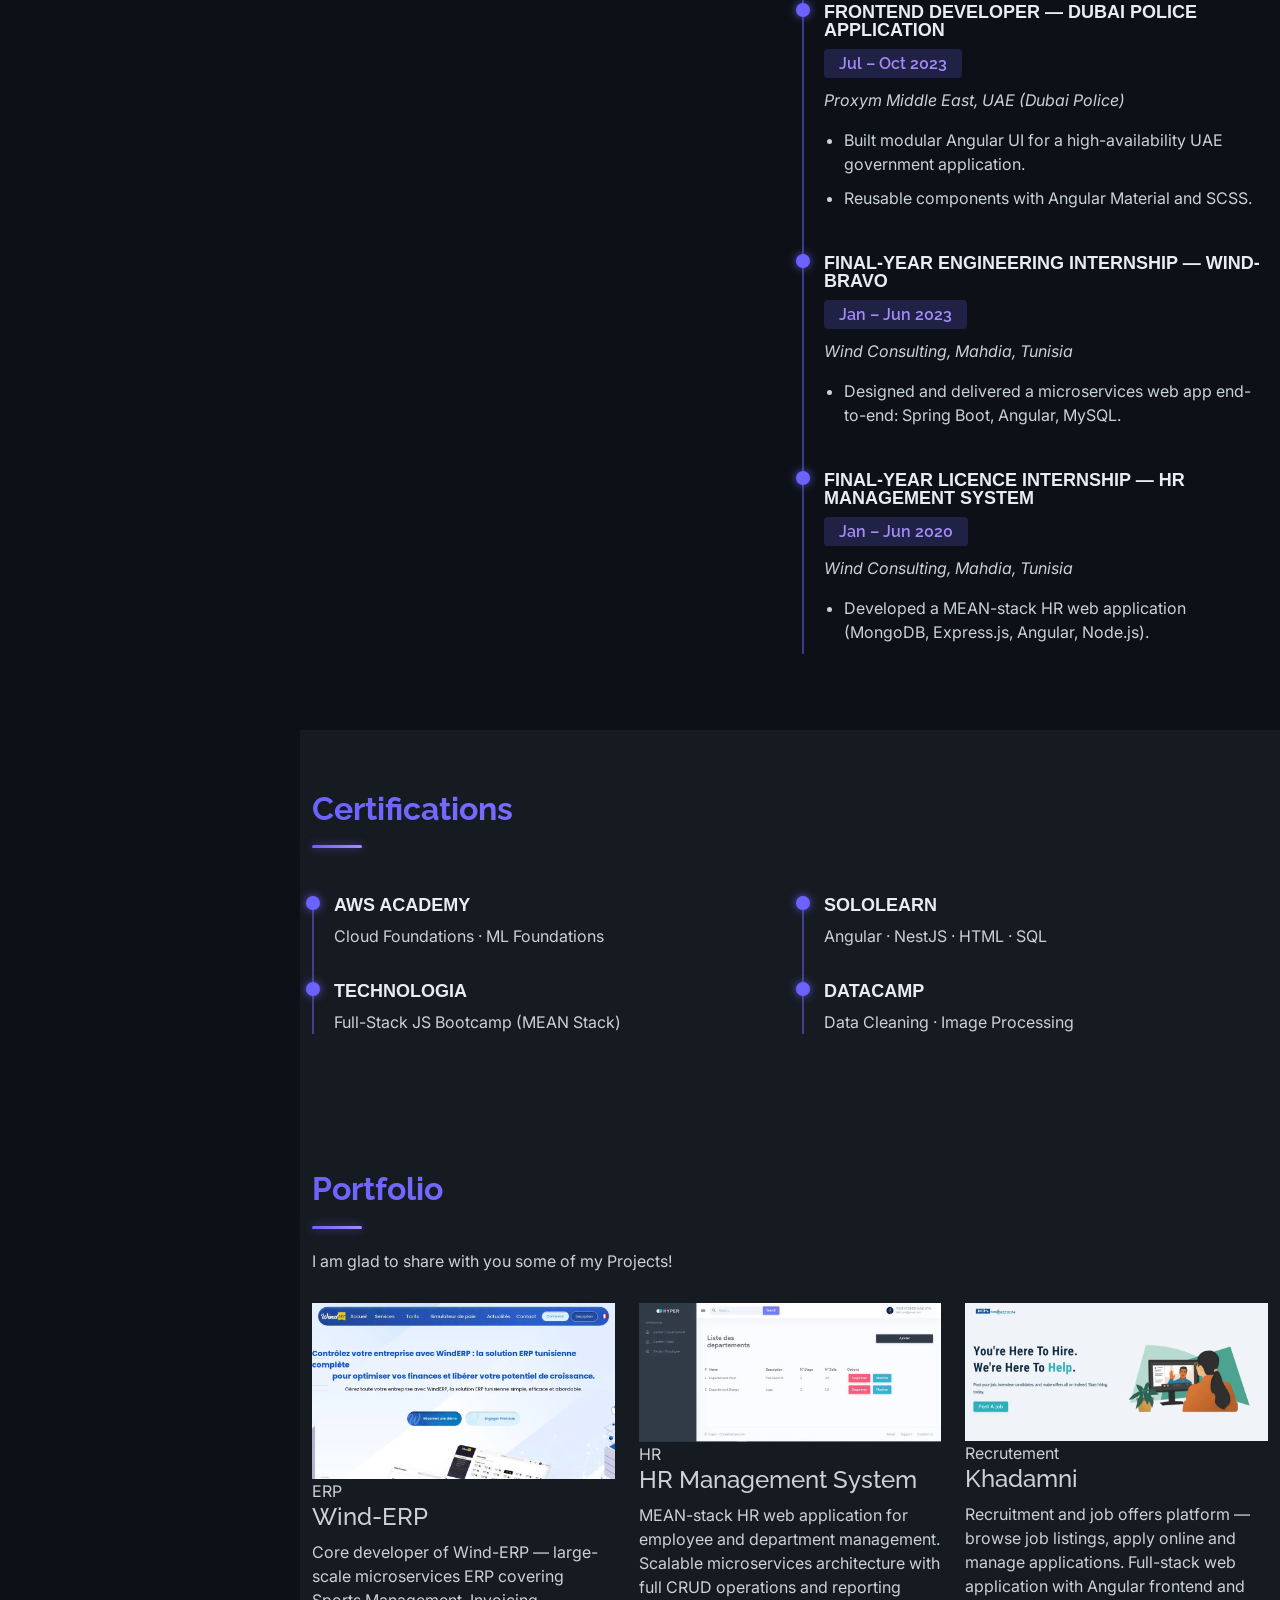
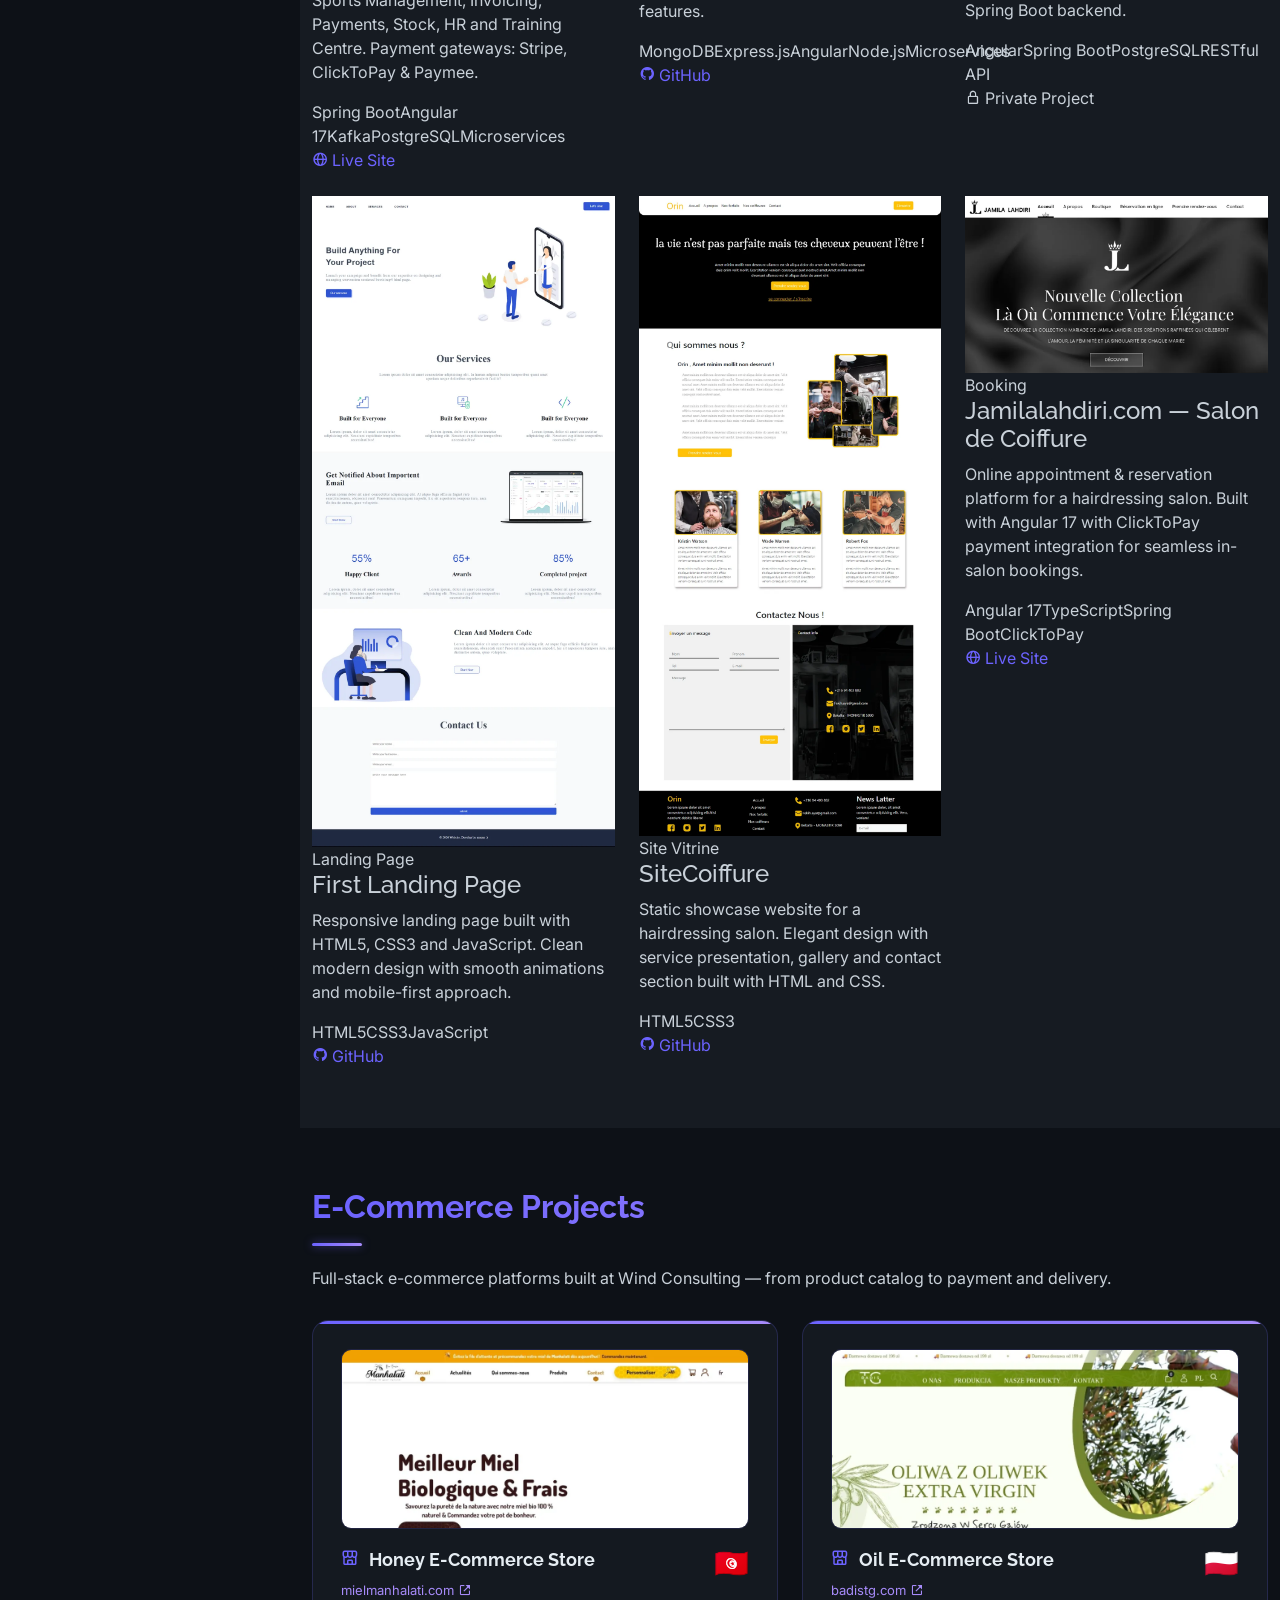
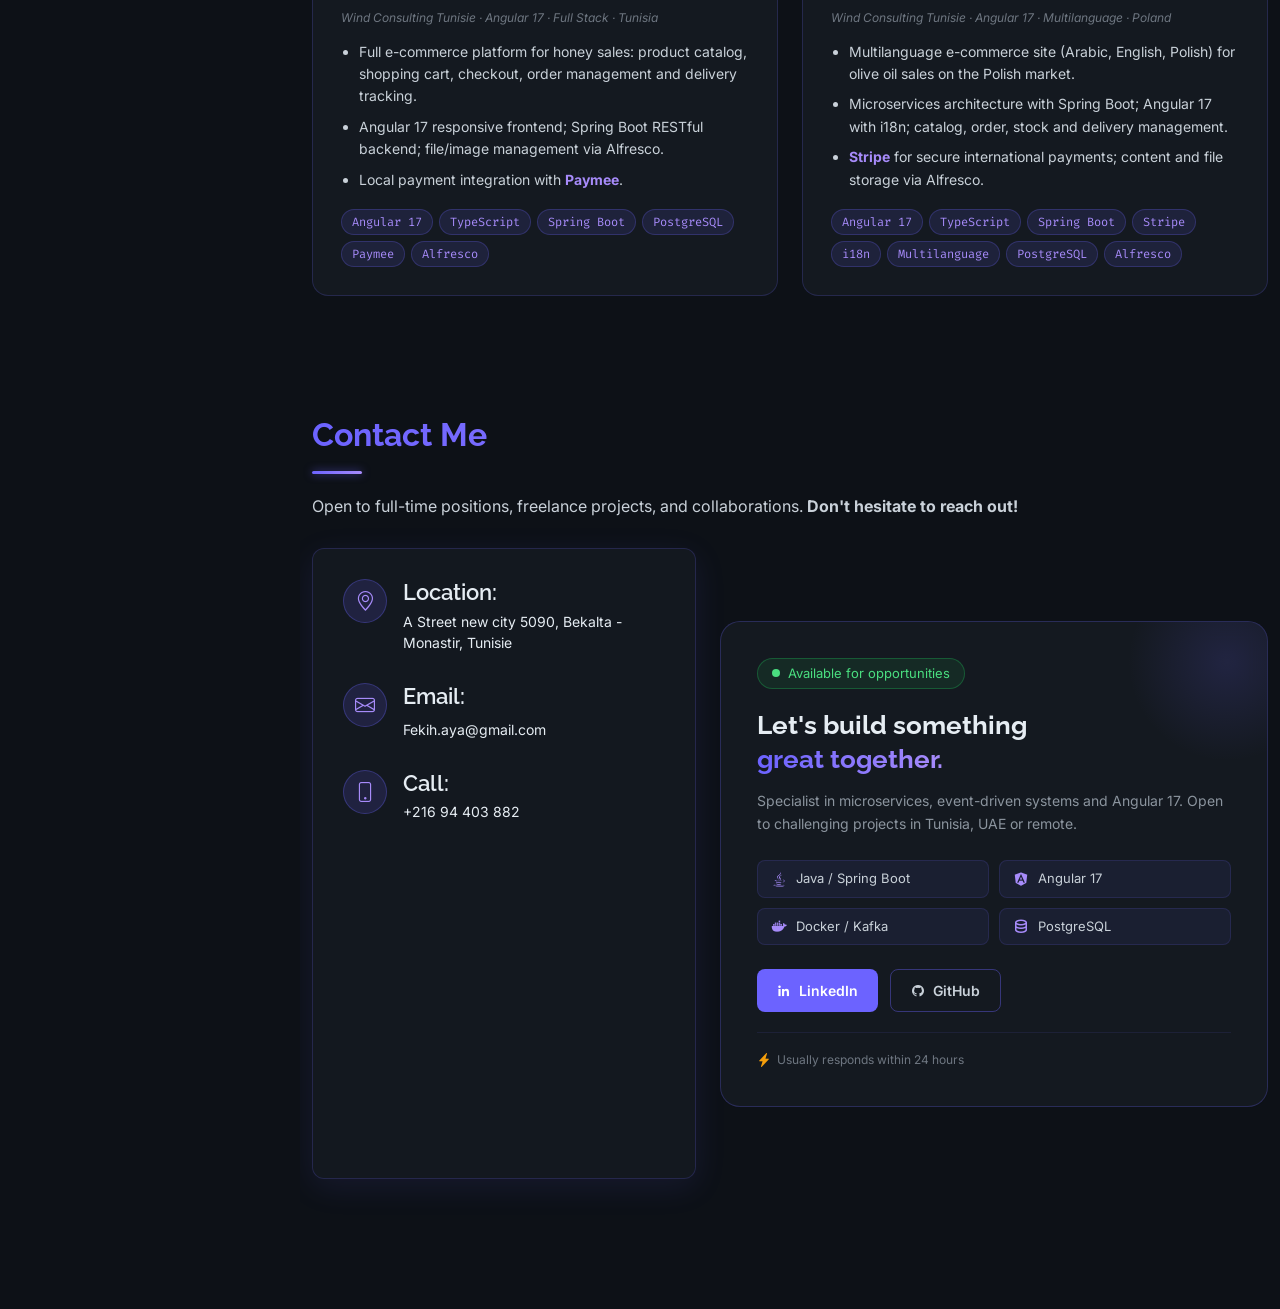
==== commit 67ac4fd8: "feat: WebP images, Jamila Lahdiri card, fix mielmanhalati payment - Convert all portfolio screenshot" ====
--- a/index.html
+++ b/index.html
@@ -10,8 +10,9 @@
   <meta content="Aya Fekih Romdhane, Full-Stack Developer, Spring Boot, Angular, Java, portfolio, Tunisia" name="keywords">
 
   <!-- Favicons -->
-  <link href="assets/img/favicon.png" rel="icon">
-  <link href="assets/img/apple-touch-icon.png" rel="apple-touch-icon">
+  <link href="assets/img/favicon.svg" rel="icon" type="image/svg+xml">
+  <link href="assets/img/favicon.png" rel="icon" type="image/png">
+  <link href="assets/img/favicon.png" rel="apple-touch-icon">
 
   <!-- Google Fonts -->
   <link href="https://fonts.googleapis.com/css2?family=Inter:wght@300;400;500;600;700&family=Fira+Code:wght@400;500&family=Raleway:wght@300;400;500;600;700&family=Open+Sans:wght@300;400;600;700&display=swap" rel="stylesheet">
@@ -377,104 +378,124 @@
           <p>I am glad to share with you some of my Projects!</p>
         </div>
 
-        <div class="row" data-aos="fade-up">
-          <div class="col-lg-12 d-flex justify-content-center">
-            <ul id="portfolio-flters">
-              <li data-filter="*" class="filter-active">All</li>
-              <!-- <li data-filter=".filter-app">App</li> -->
-              <li data-filter=".filter-web">Web</li>
-            </ul>
-          </div>
-        </div>
-
-        <div class="row portfolio-container" data-aos="fade-up" data-aos-delay="100">
-
-          <div class="col-lg-4 col-md-6 portfolio-item filter-web">
-            <div class="portfolio-wrap">
-              <img src="assets/img/portfolio/portfolio-1.png" class="img-fluid" alt="">
-              <div class="portfolio-links">
-                <a href="assets/img/portfolio/portfolio-1.png" data-gallery="portfolioGallery" class="portfolio-lightbox" title="App 1"><i class="bx bx-plus"></i></a>
-                <a href="https://github.com/Aya-Fekih-Romdhane/First_landing_page" title="More Details"><i class="bx bx-link"></i></a>
-              </div>
-            </div>
-          </div>
-
-          <div class="col-lg-4 col-md-6 portfolio-item filter-web">
-            <div class="portfolio-wrap">
-              <img src="assets/img/portfolio/portfolio-2.png" class="img-fluid" alt="">
-              <div class="portfolio-links">
-                <a href="assets/img/portfolio/portfolio-2.png" data-gallery="portfolioGallery" class="portfolio-lightbox" title="Web 3"><i class="bx bx-plus"></i></a>
-                <a href="https://github.com/Aya-Fekih-Romdhane/SiteCoiffure" title="More Details"><i class="bx bx-link"></i></a>
-              </div>
-            </div>
-          </div>
-
-          <div class="col-lg-4 col-md-6 portfolio-item filter-web">
-            <div class="portfolio-wrap">
-              <img src="assets/img/portfolio/portfolio-3.png" class="img-fluid" alt="">
-              <div class="portfolio-links">
-                <a href="assets/img/portfolio/portfolio-3.png" data-gallery="portfolioGallery" class="portfolio-lightbox" title="App 2"><i class="bx bx-plus"></i></a>
-                <a href="https://github.com/Aya-Fekih-Romdhane/portfolio-template" title="More Details"><i class="bx bx-link"></i></a>
-              </div>
-            </div>
-          </div>
-
-          <div class="col-lg-4 col-md-6 portfolio-item filter-web">
-            <div class="portfolio-wrap">
-              <img src="assets/img/portfolio/portfolio-4.png" class="img-fluid" alt="">
-              <div class="portfolio-links">
-                <a href="assets/img/portfolio/portfolio-4.png" data-gallery="portfolioGallery" class="portfolio-lightbox" title="Card 2"><i class="bx bx-plus"></i></a>
-                <a href="https://github.com/Aya-Fekih-Romdhane/Projet-Hero" title="More Details"><i class="bx bx-link"></i></a>
-              </div>
-            </div>
-          </div>
-
-          <div class="col-lg-4 col-md-6 portfolio-item filter-web">
-            <div class="portfolio-wrap">
-              <img src="assets/img/portfolio/portfolio-5.jpg" class="img-fluid" alt="">
-              <div class="portfolio-links">
-                <a href="assets/img/portfolio/portfolio-5.jpg" data-gallery="portfolioGallery" class="portfolio-lightbox" title="Web 2"><i class="bx bx-plus"></i></a>
-                <a href="https://github.com/Aya-Fekih-Romdhane/Gestion--RH" title="More Details"><i class="bx bx-link"></i></a>
-              </div>
-            </div>
-          </div>
-
-          <div class="col-lg-4 col-md-6 portfolio-item filter-web">
-            <div class="portfolio-wrap">
-              <img src="assets/img/portfolio/screencapture-wind-erp-2024-05-19-21_15_58.png" class="img-fluid" alt="Wind ERP">
-              <div class="portfolio-links">
-                <a href="assets/img/portfolio/screencapture-wind-erp-2024-05-19-21_15_58.png" data-gallery="portfolioGallery" class="portfolio-lightbox" title="Wind ERP "><i class="bx bx-plus"></i></a>
-                <a href="https://www.wind-erp.com" title="More Details"><i class="bx bx-link"></i></a>
-              </div>
-            </div>
-          </div>
-
-          <div class="col-lg-4 col-md-6 portfolio-item filter-web">
-            <div class="portfolio-wrap">
-              <img src="assets/img/portfolio/ecom-honey.jpg" class="img-fluid" alt="Honey E-Commerce — mielmanhalati.com">
-              <div class="portfolio-links">
-                <a href="assets/img/portfolio/ecom-honey.jpg" data-gallery="portfolioGallery" class="portfolio-lightbox" title="Honey E-Commerce — mielmanhalati.com"><i class="bx bx-plus"></i></a>
-                <a href="https://mielmanhalati.com" target="_blank" title="Visit mielmanhalati.com"><i class="bx bx-link"></i></a>
-              </div>
-            </div>
-          </div>
-
-          <div class="col-lg-4 col-md-6 portfolio-item filter-web">
-            <div class="portfolio-wrap">
-              <img src="assets/img/portfolio/ecom-oil.jpg" class="img-fluid" alt="Oil E-Commerce — badistg.com">
-              <div class="portfolio-links">
-                <a href="assets/img/portfolio/ecom-oil.jpg" data-gallery="portfolioGallery" class="portfolio-lightbox" title="Oil E-Commerce — badistg.com (Poland)"><i class="bx bx-plus"></i></a>
-                <a href="https://badistg.com" target="_blank" title="Visit badistg.com"><i class="bx bx-link"></i></a>
-              </div>
-            </div>
-          </div>
-
-          <div class="col-lg-4 col-md-6 portfolio-item filter-web">
-            <div class="portfolio-wrap">
-              <img src="assets/img/portfolio/portfolio-9.jpg" class="img-fluid" alt="">
-              <div class="portfolio-links">
-                <a href="assets/img/portfolio/portfolio-9.jpg" data-gallery="portfolioGallery" class="portfolio-lightbox" title="Web 3"><i class="bx bx-plus"></i></a>
-                <a href="https://github.com/Aya-Fekih-Romdhane/Classify-Song-Genres-from-Audio-Data" title="More Details"><i class="bx bx-link"></i></a>
+        <div class="row gy-4 portfolio-cards" data-aos="fade-up" data-aos-delay="100">
+
+          <!-- Wind-ERP -->
+          <div class="col-lg-4 col-md-6">
+            <div class="pf-card">
+              <div class="pf-screenshot">
+                <img src="assets/img/portfolio/wind-erp.webp" alt="Wind-ERP" class="img-fluid">
+                <span class="pf-badge">ERP</span>
+              </div>
+              <div class="pf-body">
+                <h4>Wind-ERP</h4>
+                <p>Core developer of Wind-ERP — large-scale microservices ERP covering Sports Management, Invoicing, Payments, Stock, HR and Training Centre. Payment gateways: Stripe, ClickToPay &amp; Paymee.</p>
+                <div class="pf-tags">
+                  <span>Spring Boot</span><span>Angular 17</span><span>Kafka</span><span>PostgreSQL</span><span>Microservices</span>
+                </div>
+                <div class="pf-links">
+                  <a href="https://www.wind-erp.com" target="_blank" class="pf-btn pf-btn-primary"><i class="bx bx-globe"></i> Live Site</a>
+                </div>
+              </div>
+            </div>
+          </div>
+
+          <!-- HR Management System -->
+          <div class="col-lg-4 col-md-6">
+            <div class="pf-card">
+              <div class="pf-screenshot">
+                <img src="assets/img/portfolio/portfolio-5.webp" alt="HR Management System" class="img-fluid">
+                <span class="pf-badge">HR</span>
+              </div>
+              <div class="pf-body">
+                <h4>HR Management System</h4>
+                <p>MEAN-stack HR web application for employee and department management. Scalable microservices architecture with full CRUD operations and reporting features.</p>
+                <div class="pf-tags">
+                  <span>MongoDB</span><span>Express.js</span><span>Angular</span><span>Node.js</span><span>Microservices</span>
+                </div>
+                <div class="pf-links">
+                  <a href="https://github.com/Aya-Fekih-Romdhane/Gestion--RH" target="_blank" class="pf-btn pf-btn-outline"><i class="bx bxl-github"></i> GitHub</a>
+                </div>
+              </div>
+            </div>
+          </div>
+
+          <!-- Khadamni -->
+          <div class="col-lg-4 col-md-6">
+            <div class="pf-card">
+              <div class="pf-screenshot">
+                <img src="assets/img/portfolio/portfolio-8.webp" alt="Khadamni" class="img-fluid">
+                <span class="pf-badge">Recrutement</span>
+              </div>
+              <div class="pf-body">
+                <h4>Khadamni</h4>
+                <p>Recruitment and job offers platform — browse job listings, apply online and manage applications. Full-stack web application with Angular frontend and Spring Boot backend.</p>
+                <div class="pf-tags">
+                  <span>Angular</span><span>Spring Boot</span><span>PostgreSQL</span><span>RESTful API</span>
+                </div>
+                <div class="pf-links">
+                  <span class="pf-private"><i class="bx bx-lock-alt"></i> Private Project</span>
+                </div>
+              </div>
+            </div>
+          </div>
+
+          <!-- First Landing Page -->
+          <div class="col-lg-4 col-md-6">
+            <div class="pf-card">
+              <div class="pf-screenshot">
+                <img src="assets/img/portfolio/portfolio-1.webp" alt="First Landing Page" class="img-fluid">
+                <span class="pf-badge">Landing Page</span>
+              </div>
+              <div class="pf-body">
+                <h4>First Landing Page</h4>
+                <p>Responsive landing page built with HTML5, CSS3 and JavaScript. Clean modern design with smooth animations and mobile-first approach.</p>
+                <div class="pf-tags">
+                  <span>HTML5</span><span>CSS3</span><span>JavaScript</span>
+                </div>
+                <div class="pf-links">
+                  <a href="https://github.com/Aya-Fekih-Romdhane/First_landing_page" target="_blank" class="pf-btn pf-btn-outline"><i class="bx bxl-github"></i> GitHub</a>
+                </div>
+              </div>
+            </div>
+          </div>
+
+          <!-- SiteCoiffure -->
+          <div class="col-lg-4 col-md-6">
+            <div class="pf-card">
+              <div class="pf-screenshot">
+                <img src="assets/img/portfolio/portfolio-2.webp" alt="SiteCoiffure" class="img-fluid">
+                <span class="pf-badge">Site Vitrine</span>
+              </div>
+              <div class="pf-body">
+                <h4>SiteCoiffure</h4>
+                <p>Static showcase website for a hairdressing salon. Elegant design with service presentation, gallery and contact section built with HTML and CSS.</p>
+                <div class="pf-tags">
+                  <span>HTML5</span><span>CSS3</span>
+                </div>
+                <div class="pf-links">
+                  <a href="https://github.com/Aya-Fekih-Romdhane/SiteCoiffure" target="_blank" class="pf-btn pf-btn-outline"><i class="bx bxl-github"></i> GitHub</a>
+                </div>
+              </div>
+            </div>
+          </div>
+
+          <!-- Jamilalahdiri.com -->
+          <div class="col-lg-4 col-md-6" data-aos="fade-up">
+            <div class="pf-card">
+              <div class="pf-screenshot">
+                <img src="assets/img/portfolio/jamila-lahdiri.webp" alt="Jamilalahdiri.com" class="img-fluid">
+                <span class="pf-badge">Booking</span>
+              </div>
+              <div class="pf-body">
+                <h4>Jamilalahdiri.com — Salon de Coiffure</h4>
+                <p>Online appointment &amp; reservation platform for a hairdressing salon. Built with Angular 17 with ClickToPay payment integration for seamless in-salon bookings.</p>
+                <div class="pf-tags">
+                  <span>Angular 17</span><span>TypeScript</span><span>Spring Boot</span><span>ClickToPay</span>
+                </div>
+                <div class="pf-links">
+                  <a href="https://jamilalahdiri.com/" target="_blank" class="pf-btn pf-btn-primary"><i class="bx bx-globe"></i> Live Site</a>
+                </div>
               </div>
             </div>
           </div>
@@ -499,7 +520,7 @@
           <div class="col-lg-6" data-aos="fade-up">
             <div class="ecom-card">
               <div class="ecom-screenshot">
-                <img src="assets/img/portfolio/ecom-honey.jpg" alt="mielmanhalati.com screenshot" class="img-fluid">
+                <img src="assets/img/portfolio/ecom-honey.webp" alt="mielmanhalati.com screenshot" class="img-fluid">
               </div>
               <div class="ecom-header">
                 <div>
@@ -512,14 +533,13 @@
               <ul class="ecom-list">
                 <li>Full e-commerce platform for honey sales: product catalog, shopping cart, checkout, order management and delivery tracking.</li>
                 <li>Angular 17 responsive frontend; Spring Boot RESTful backend; file/image management via Alfresco.</li>
-                <li>Local payment integration with <strong>ClickToPay</strong> and <strong>Paymee</strong>.</li>
+                <li>Local payment integration with <strong>Paymee</strong>.</li>
               </ul>
               <div class="ecom-tags">
                 <span>Angular 17</span>
                 <span>TypeScript</span>
                 <span>Spring Boot</span>
                 <span>PostgreSQL</span>
-                <span>ClickToPay</span>
                 <span>Paymee</span>
                 <span>Alfresco</span>
               </div>
@@ -530,7 +550,7 @@
           <div class="col-lg-6" data-aos="fade-up" data-aos-delay="100">
             <div class="ecom-card">
               <div class="ecom-screenshot">
-                <img src="assets/img/portfolio/ecom-oil.jpg" alt="badistg.com screenshot" class="img-fluid">
+                <img src="assets/img/portfolio/ecom-oil.webp" alt="badistg.com screenshot" class="img-fluid">
               </div>
               <div class="ecom-header">
                 <div>
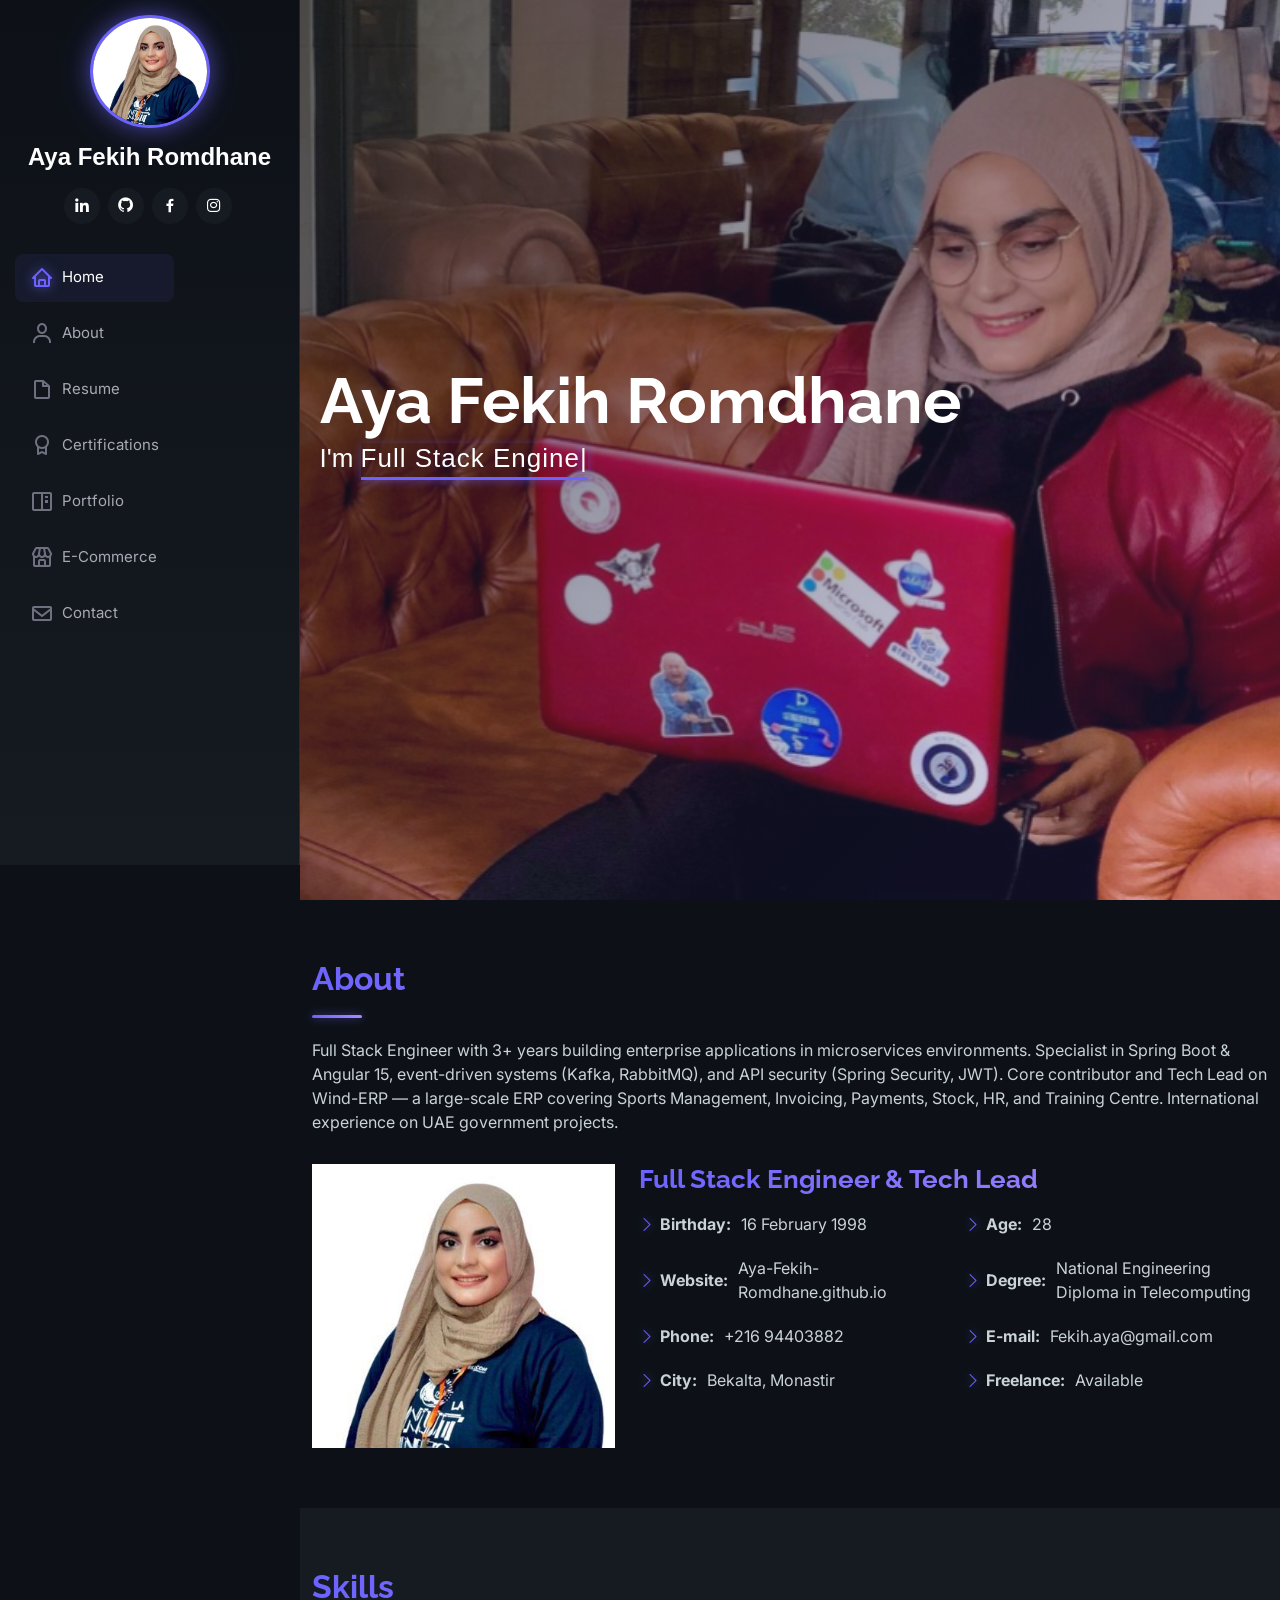
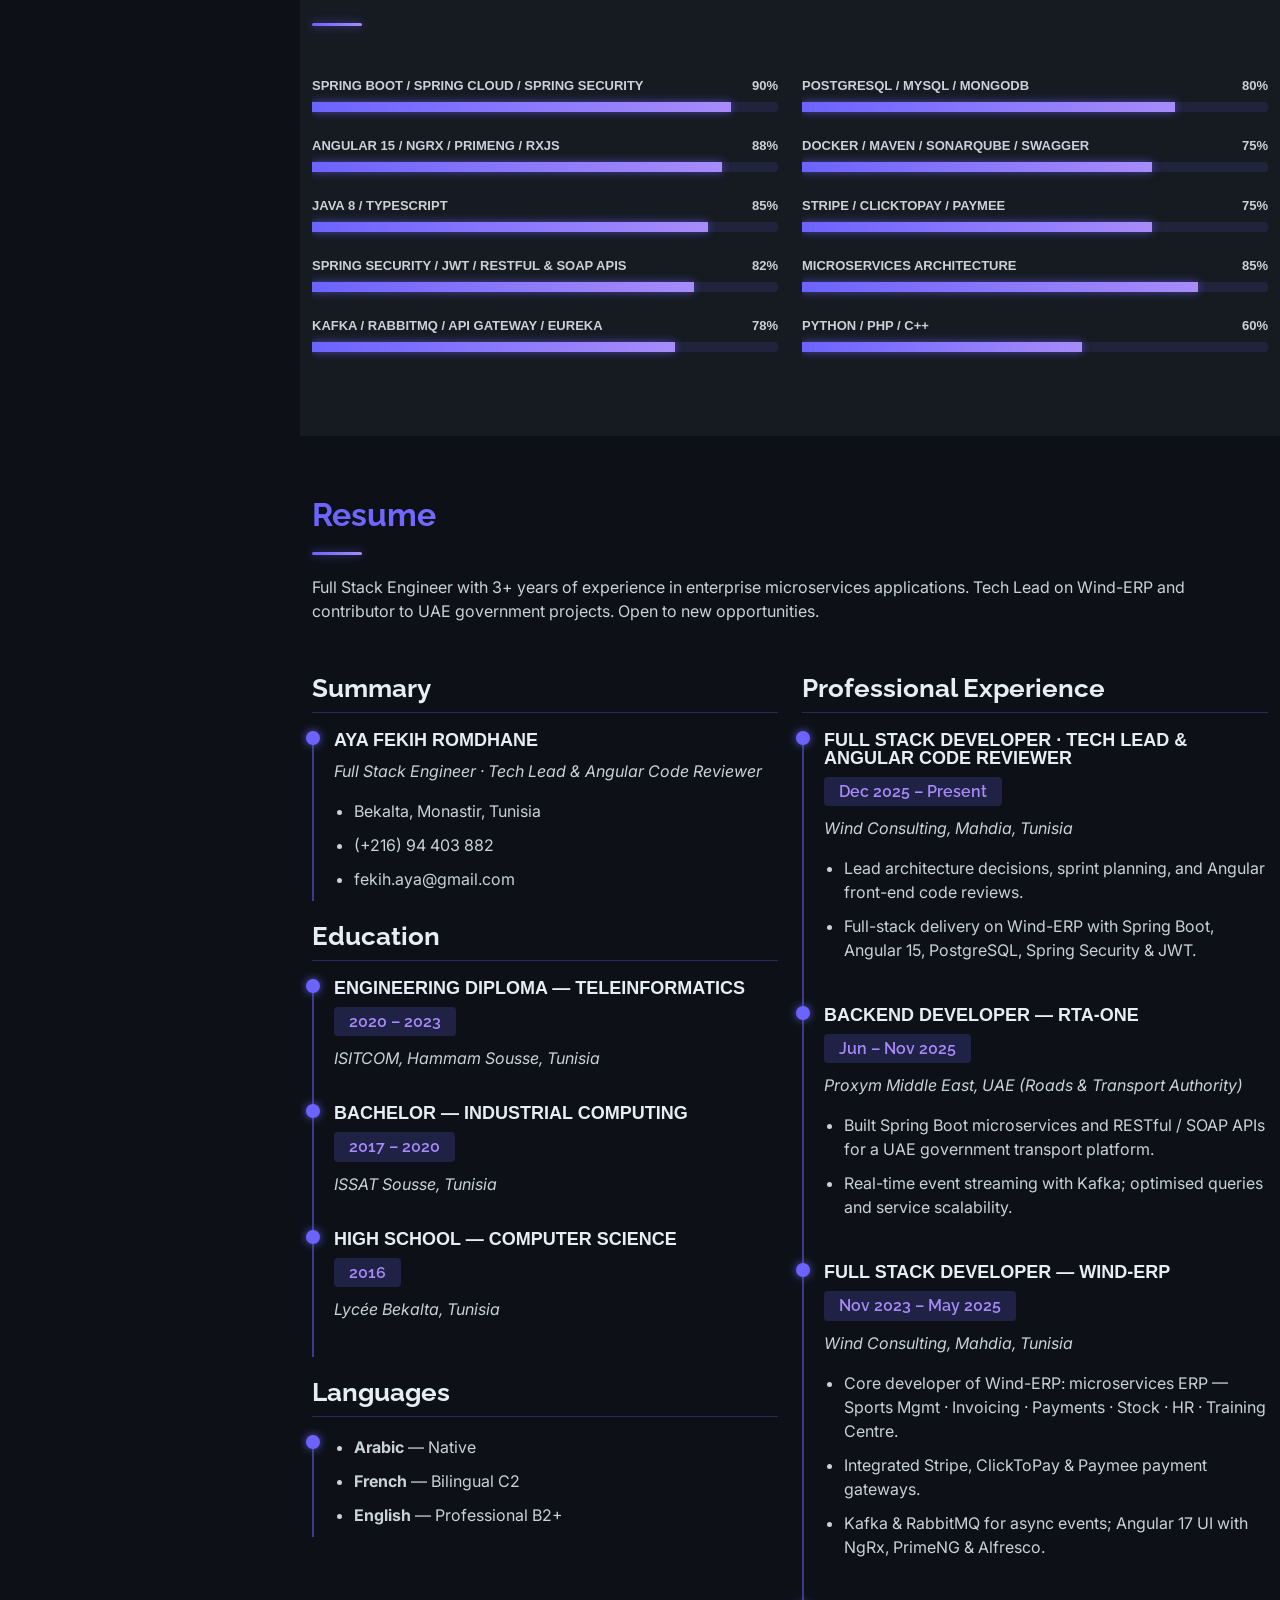
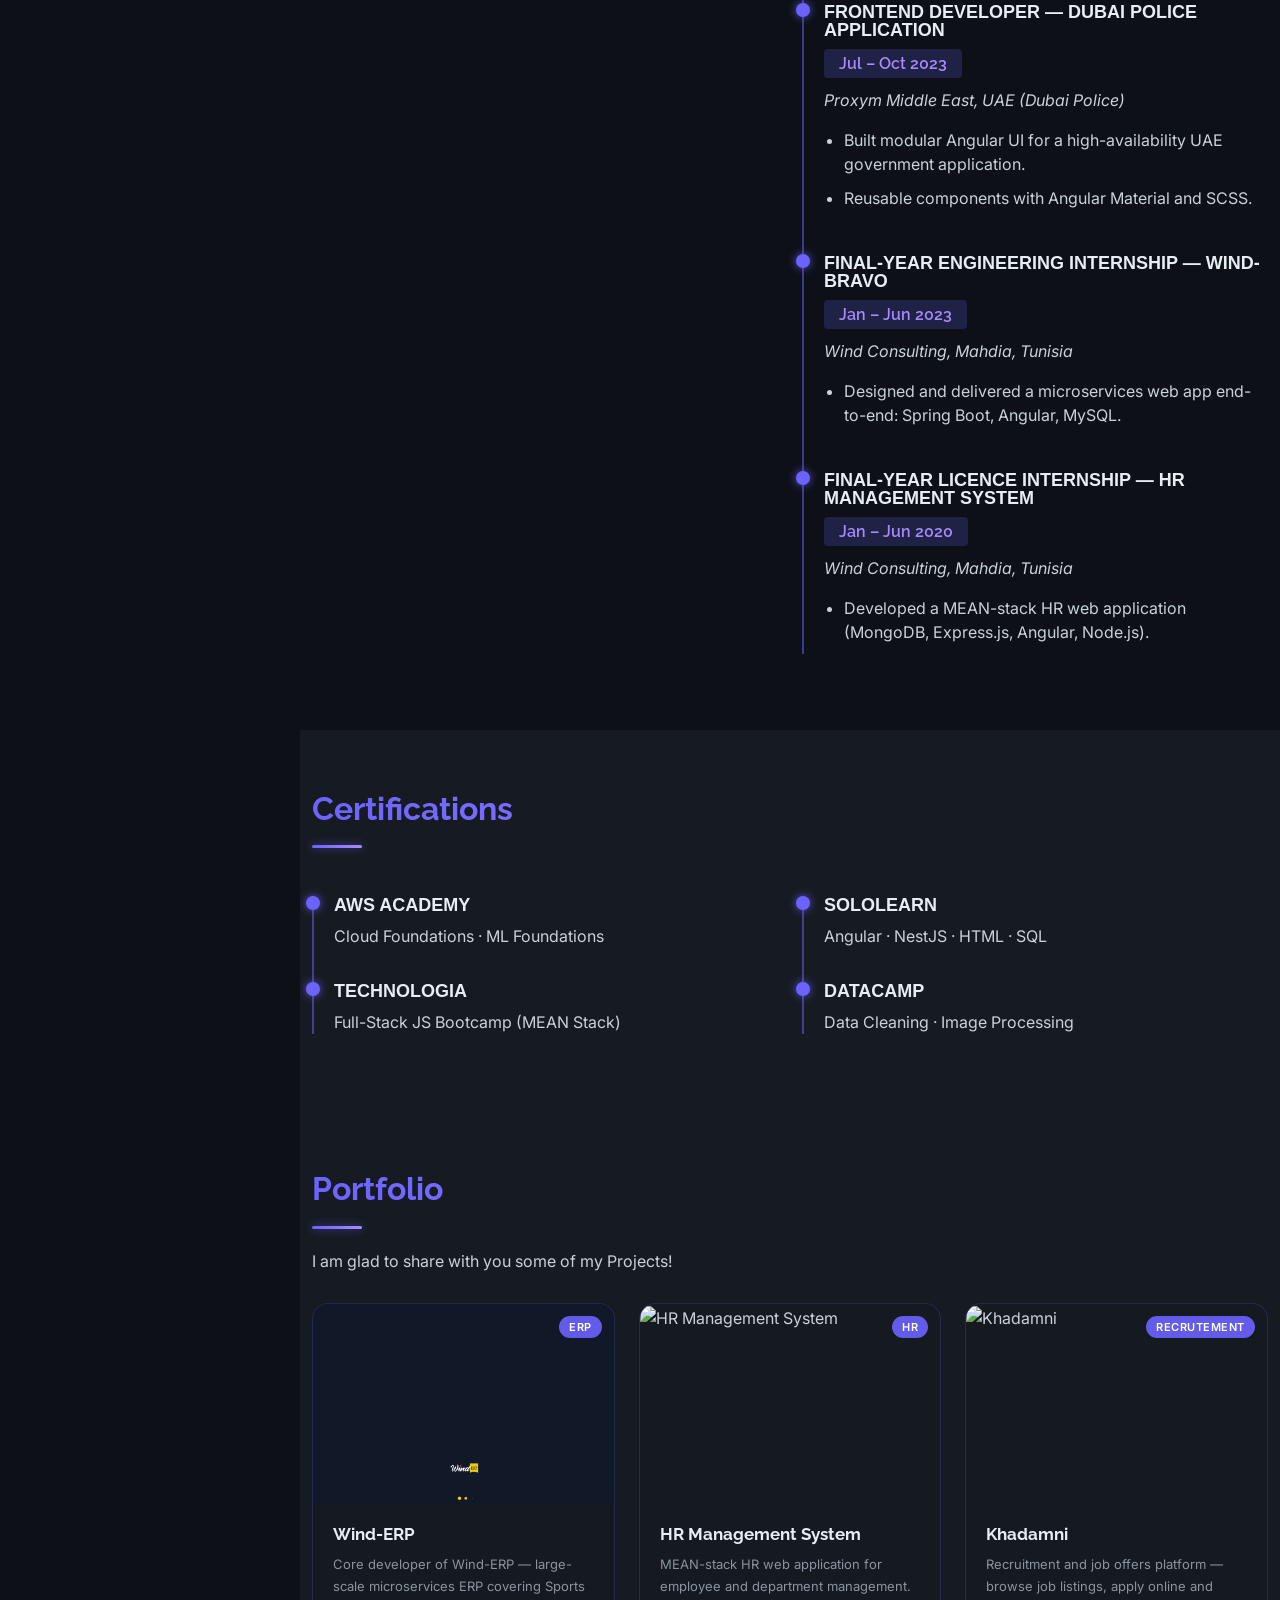
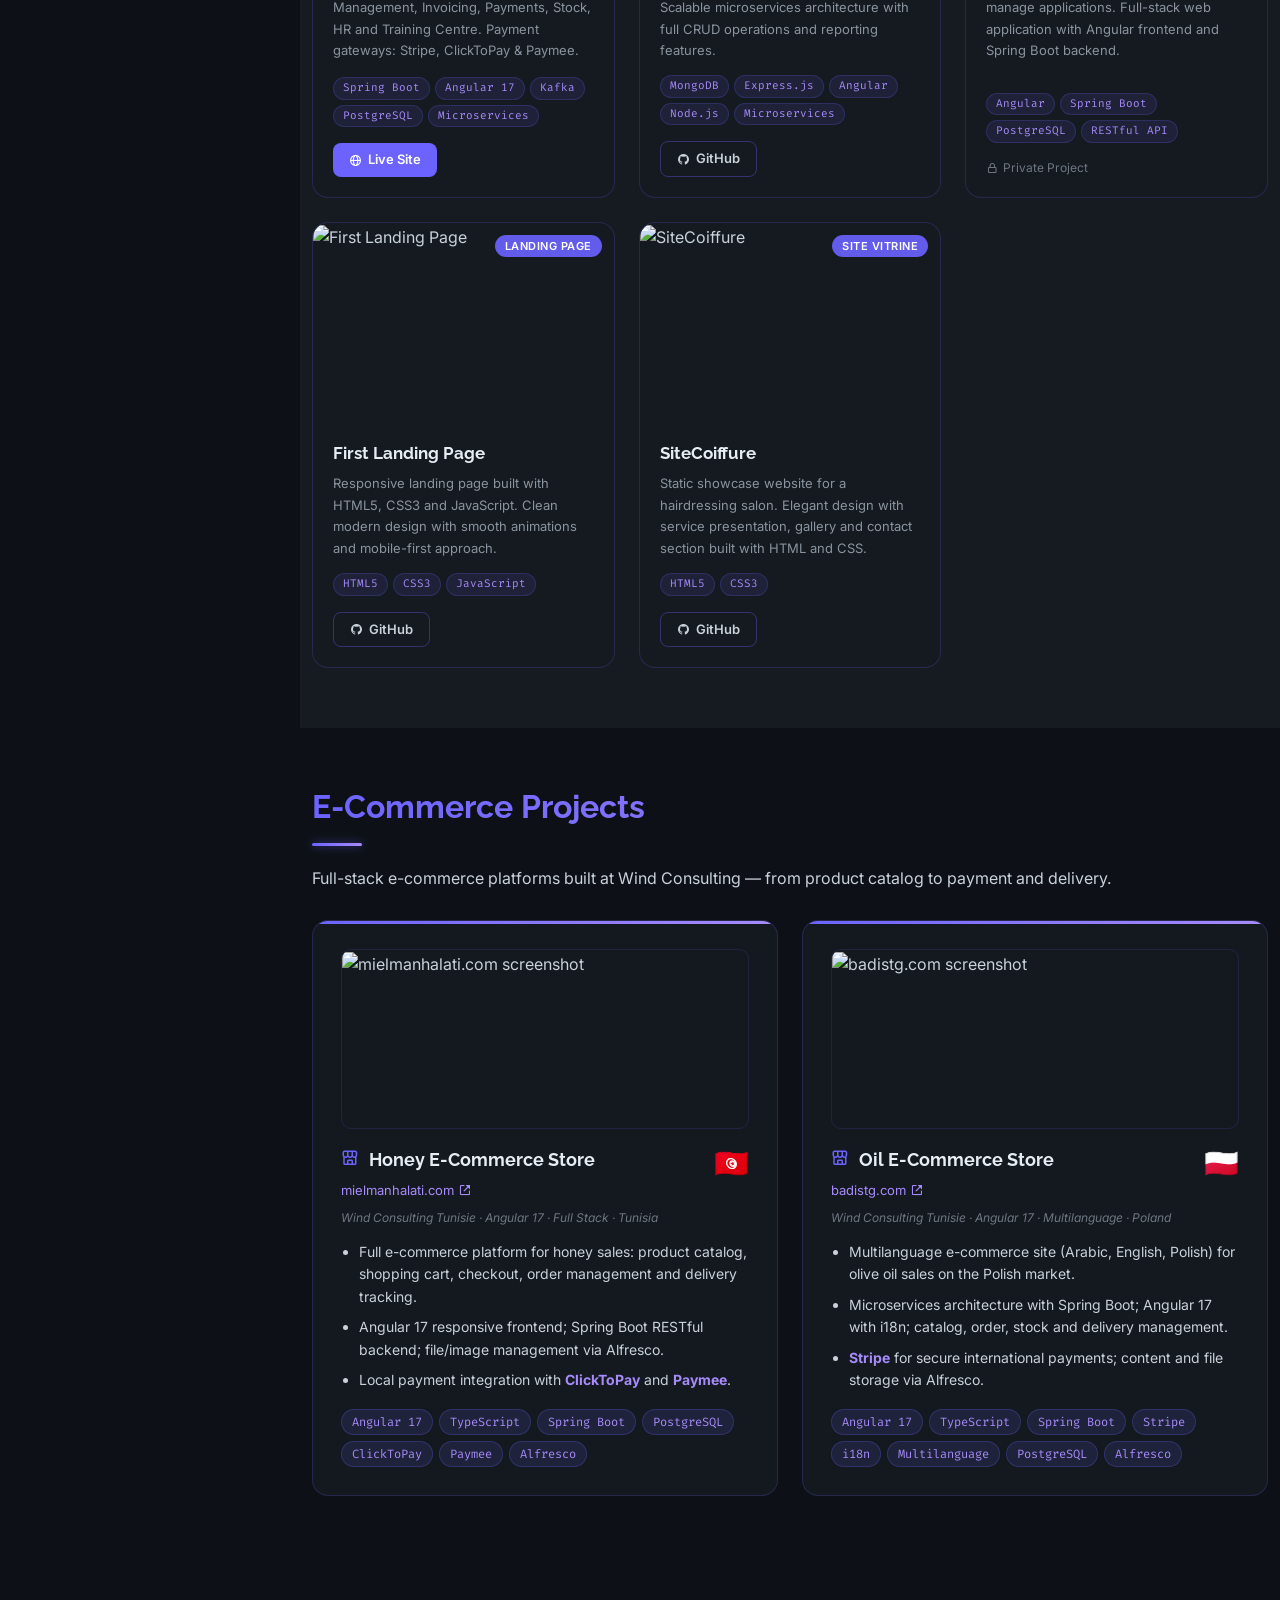
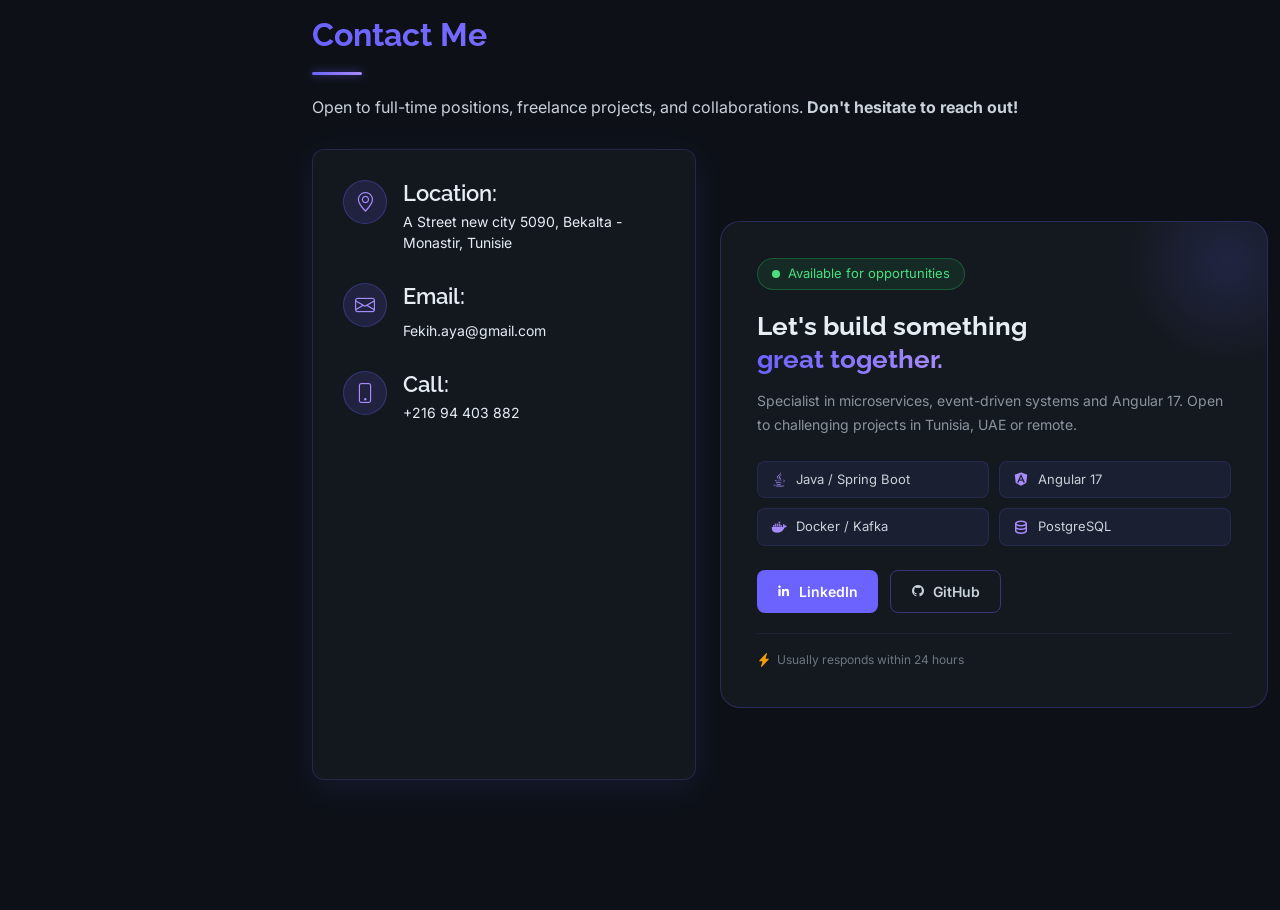
==== commit c4a4869c: "Merge pull request #6 from Aya-Fekih-Romdhane/feat/portfolio-redesign feat: portfolio card redesign," ====
--- a/index.html
+++ b/index.html
@@ -384,7 +384,7 @@
           <div class="col-lg-4 col-md-6">
             <div class="pf-card">
               <div class="pf-screenshot">
-                <img src="assets/img/portfolio/wind-erp.webp" alt="Wind-ERP" class="img-fluid">
+                <img src="assets/img/portfolio/wind-erp.jpg" alt="Wind-ERP" class="img-fluid">
                 <span class="pf-badge">ERP</span>
               </div>
               <div class="pf-body">
@@ -404,7 +404,7 @@
           <div class="col-lg-4 col-md-6">
             <div class="pf-card">
               <div class="pf-screenshot">
-                <img src="assets/img/portfolio/portfolio-5.webp" alt="HR Management System" class="img-fluid">
+                <img src="assets/img/portfolio/portfolio-5.jpg" alt="HR Management System" class="img-fluid">
                 <span class="pf-badge">HR</span>
               </div>
               <div class="pf-body">
@@ -424,7 +424,7 @@
           <div class="col-lg-4 col-md-6">
             <div class="pf-card">
               <div class="pf-screenshot">
-                <img src="assets/img/portfolio/portfolio-8.webp" alt="Khadamni" class="img-fluid">
+                <img src="assets/img/portfolio/portfolio-8.png" alt="Khadamni" class="img-fluid">
                 <span class="pf-badge">Recrutement</span>
               </div>
               <div class="pf-body">
@@ -444,7 +444,7 @@
           <div class="col-lg-4 col-md-6">
             <div class="pf-card">
               <div class="pf-screenshot">
-                <img src="assets/img/portfolio/portfolio-1.webp" alt="First Landing Page" class="img-fluid">
+                <img src="assets/img/portfolio/portfolio-1.png" alt="First Landing Page" class="img-fluid">
                 <span class="pf-badge">Landing Page</span>
               </div>
               <div class="pf-body">
@@ -464,7 +464,7 @@
           <div class="col-lg-4 col-md-6">
             <div class="pf-card">
               <div class="pf-screenshot">
-                <img src="assets/img/portfolio/portfolio-2.webp" alt="SiteCoiffure" class="img-fluid">
+                <img src="assets/img/portfolio/portfolio-2.png" alt="SiteCoiffure" class="img-fluid">
                 <span class="pf-badge">Site Vitrine</span>
               </div>
               <div class="pf-body">
@@ -480,26 +480,6 @@
             </div>
           </div>
 
-          <!-- Jamilalahdiri.com -->
-          <div class="col-lg-4 col-md-6" data-aos="fade-up">
-            <div class="pf-card">
-              <div class="pf-screenshot">
-                <img src="assets/img/portfolio/jamila-lahdiri.webp" alt="Jamilalahdiri.com" class="img-fluid">
-                <span class="pf-badge">Booking</span>
-              </div>
-              <div class="pf-body">
-                <h4>Jamilalahdiri.com — Salon de Coiffure</h4>
-                <p>Online appointment &amp; reservation platform for a hairdressing salon. Built with Angular 17 with ClickToPay payment integration for seamless in-salon bookings.</p>
-                <div class="pf-tags">
-                  <span>Angular 17</span><span>TypeScript</span><span>Spring Boot</span><span>ClickToPay</span>
-                </div>
-                <div class="pf-links">
-                  <a href="https://jamilalahdiri.com/" target="_blank" class="pf-btn pf-btn-primary"><i class="bx bx-globe"></i> Live Site</a>
-                </div>
-              </div>
-            </div>
-          </div>
-
         </div>
 
       </div>
@@ -520,7 +500,7 @@
           <div class="col-lg-6" data-aos="fade-up">
             <div class="ecom-card">
               <div class="ecom-screenshot">
-                <img src="assets/img/portfolio/ecom-honey.webp" alt="mielmanhalati.com screenshot" class="img-fluid">
+                <img src="assets/img/portfolio/ecom-honey.jpg" alt="mielmanhalati.com screenshot" class="img-fluid">
               </div>
               <div class="ecom-header">
                 <div>
@@ -533,13 +513,14 @@
               <ul class="ecom-list">
                 <li>Full e-commerce platform for honey sales: product catalog, shopping cart, checkout, order management and delivery tracking.</li>
                 <li>Angular 17 responsive frontend; Spring Boot RESTful backend; file/image management via Alfresco.</li>
-                <li>Local payment integration with <strong>Paymee</strong>.</li>
+                <li>Local payment integration with <strong>ClickToPay</strong> and <strong>Paymee</strong>.</li>
               </ul>
               <div class="ecom-tags">
                 <span>Angular 17</span>
                 <span>TypeScript</span>
                 <span>Spring Boot</span>
                 <span>PostgreSQL</span>
+                <span>ClickToPay</span>
                 <span>Paymee</span>
                 <span>Alfresco</span>
               </div>
@@ -550,7 +531,7 @@
           <div class="col-lg-6" data-aos="fade-up" data-aos-delay="100">
             <div class="ecom-card">
               <div class="ecom-screenshot">
-                <img src="assets/img/portfolio/ecom-oil.webp" alt="badistg.com screenshot" class="img-fluid">
+                <img src="assets/img/portfolio/ecom-oil.jpg" alt="badistg.com screenshot" class="img-fluid">
               </div>
               <div class="ecom-header">
                 <div>
--- a/assets/css/style.css
+++ b/assets/css/style.css
@@ -1577,3 +1577,150 @@
 .ecom-card:hover .ecom-screenshot img {
   transform: scale(1.04);
 }
+
+/*--------------------------------------------------------------
+# Portfolio Cards (new uniform card layout)
+--------------------------------------------------------------*/
+.pf-card {
+  background: rgba(22, 27, 34, 0.9);
+  border: 1px solid rgba(108, 99, 255, 0.2);
+  border-radius: 16px;
+  overflow: hidden;
+  height: 100%;
+  display: flex;
+  flex-direction: column;
+  transition: 0.3s;
+}
+
+.pf-card:hover {
+  border-color: rgba(108, 99, 255, 0.5);
+  box-shadow: 0 8px 32px rgba(108, 99, 255, 0.2);
+  transform: translateY(-5px);
+}
+
+.pf-screenshot {
+  position: relative;
+  width: 100%;
+  height: 200px;
+  overflow: hidden;
+  flex-shrink: 0;
+}
+
+.pf-screenshot img {
+  width: 100%;
+  height: 100%;
+  object-fit: cover;
+  object-position: top;
+  transition: transform 0.5s ease;
+}
+
+.pf-card:hover .pf-screenshot img {
+  transform: scale(1.06);
+}
+
+.pf-badge {
+  position: absolute;
+  top: 12px;
+  right: 12px;
+  background: rgba(108, 99, 255, 0.9);
+  color: #fff;
+  font-size: 11px;
+  font-weight: 600;
+  padding: 3px 10px;
+  border-radius: 20px;
+  text-transform: uppercase;
+  letter-spacing: 0.5px;
+  backdrop-filter: blur(4px);
+}
+
+.pf-body {
+  padding: 20px;
+  display: flex;
+  flex-direction: column;
+  flex: 1;
+}
+
+.pf-body h4 {
+  font-size: 17px;
+  font-weight: 700;
+  color: #e6edf3;
+  margin-bottom: 10px;
+}
+
+.pf-body p {
+  font-size: 13px;
+  color: #8b949e;
+  line-height: 1.65;
+  margin-bottom: 14px;
+  flex: 1;
+}
+
+.pf-tags {
+  display: flex;
+  flex-wrap: wrap;
+  gap: 5px;
+  margin-bottom: 16px;
+}
+
+.pf-tags span {
+  background: rgba(108, 99, 255, 0.1);
+  border: 1px solid rgba(108, 99, 255, 0.2);
+  color: #a78bfa;
+  padding: 2px 9px;
+  border-radius: 20px;
+  font-size: 11px;
+  font-family: "Fira Code", monospace;
+}
+
+.pf-links {
+  display: flex;
+  gap: 10px;
+  margin-top: auto;
+}
+
+.pf-btn {
+  display: inline-flex;
+  align-items: center;
+  gap: 6px;
+  padding: 7px 16px;
+  border-radius: 8px;
+  font-size: 13px;
+  font-weight: 600;
+  text-decoration: none;
+  transition: 0.3s;
+}
+
+.pf-btn-primary {
+  background: #6c63ff;
+  color: #fff;
+}
+
+.pf-btn-primary:hover {
+  background: #8b83ff;
+  color: #fff;
+  box-shadow: 0 4px 12px rgba(108, 99, 255, 0.4);
+}
+
+.pf-btn-outline {
+  background: transparent;
+  color: #c9d1d9;
+  border: 1px solid rgba(108, 99, 255, 0.35);
+}
+
+.pf-btn-outline:hover {
+  background: rgba(108, 99, 255, 0.1);
+  color: #a78bfa;
+  border-color: #6c63ff;
+}
+
+.pf-private {
+  font-size: 12px;
+  color: #6e7681;
+  display: flex;
+  align-items: center;
+  gap: 5px;
+}
+
+.portfolio-cards {
+  --bs-gutter-y: 1.5rem;
+}
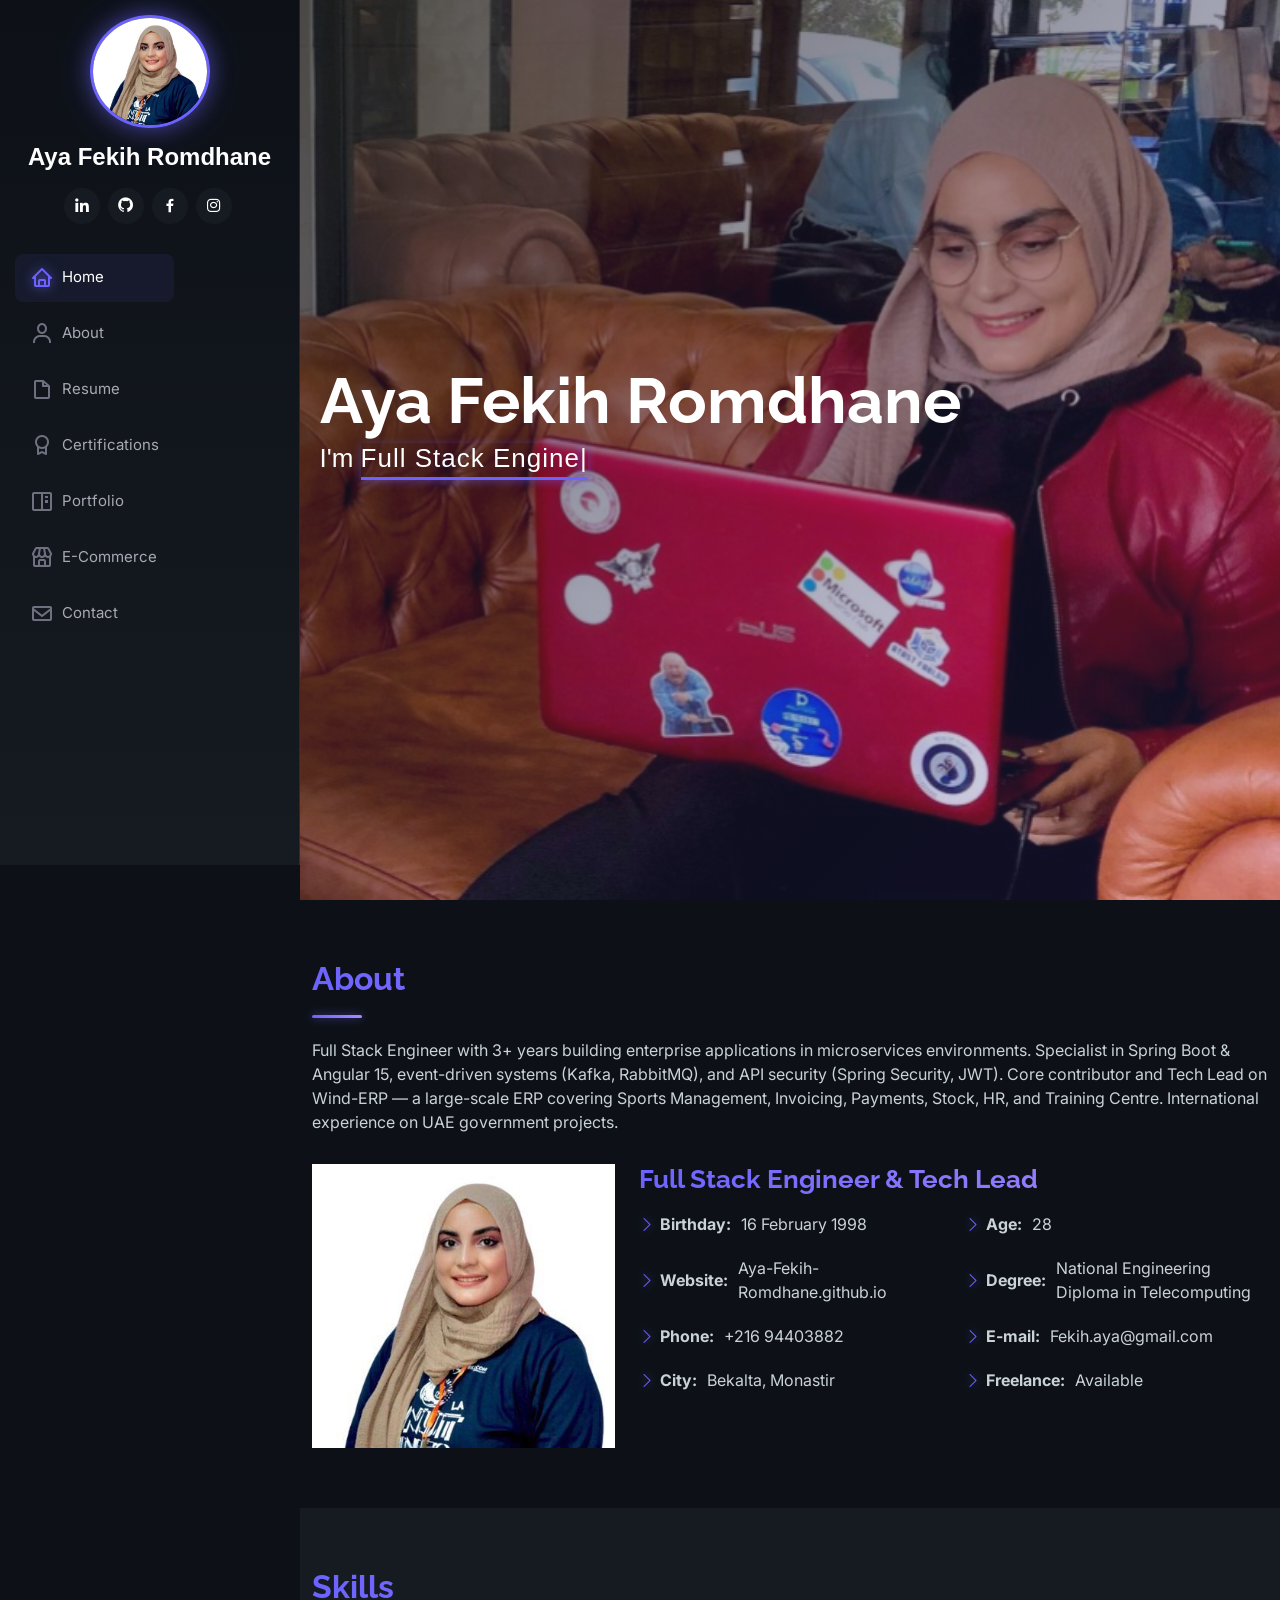
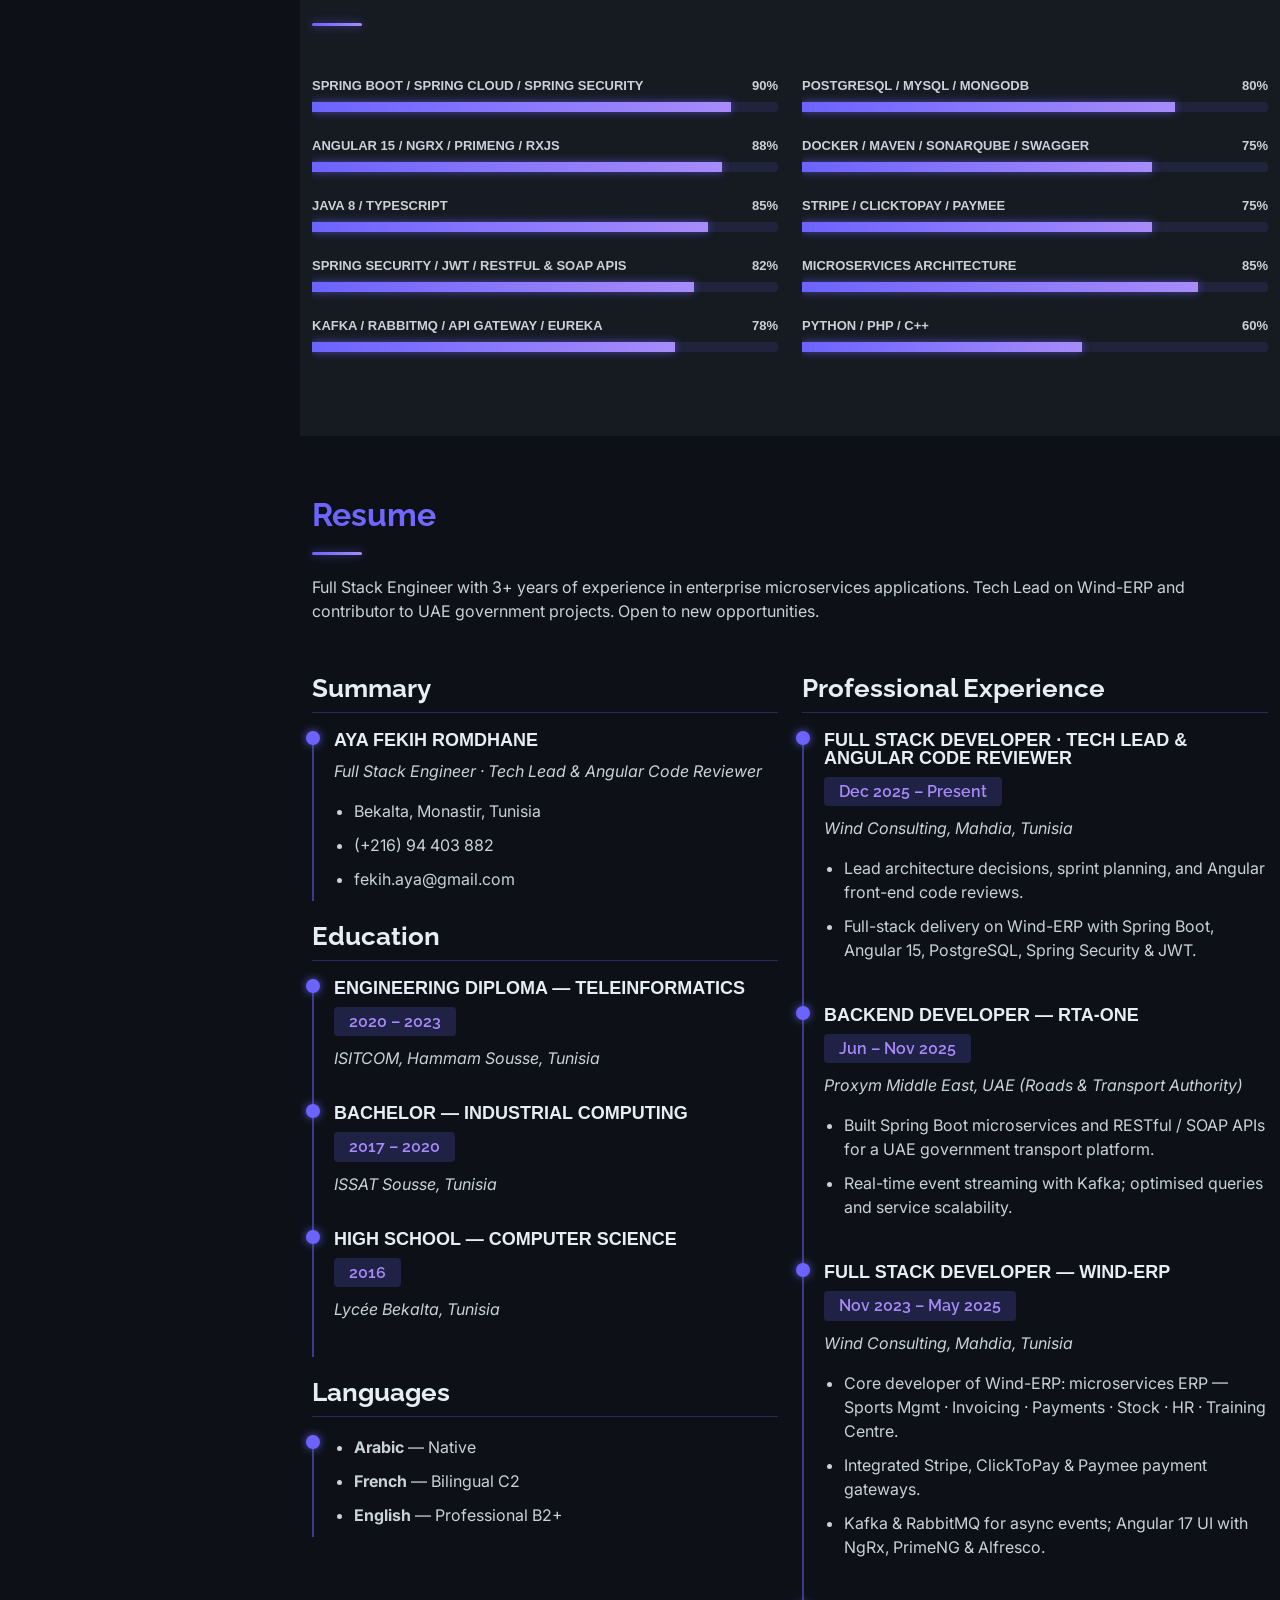
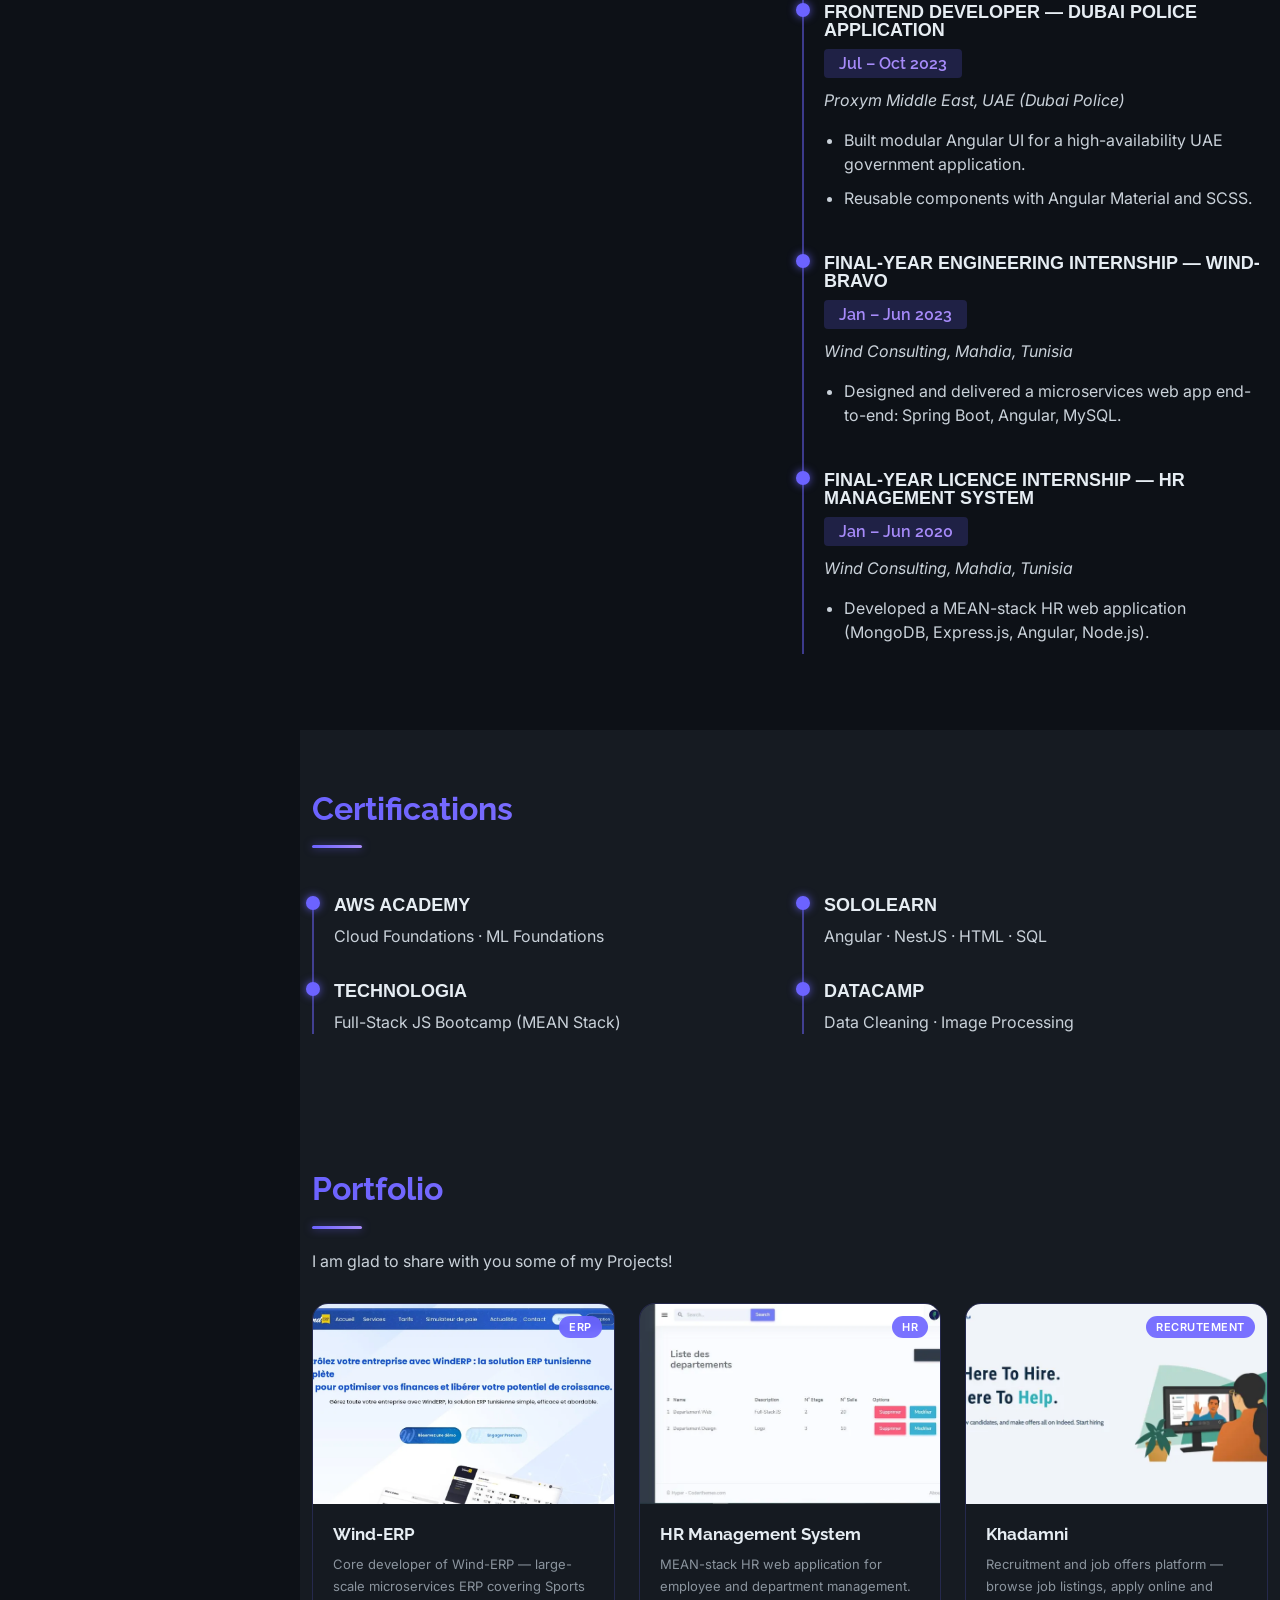
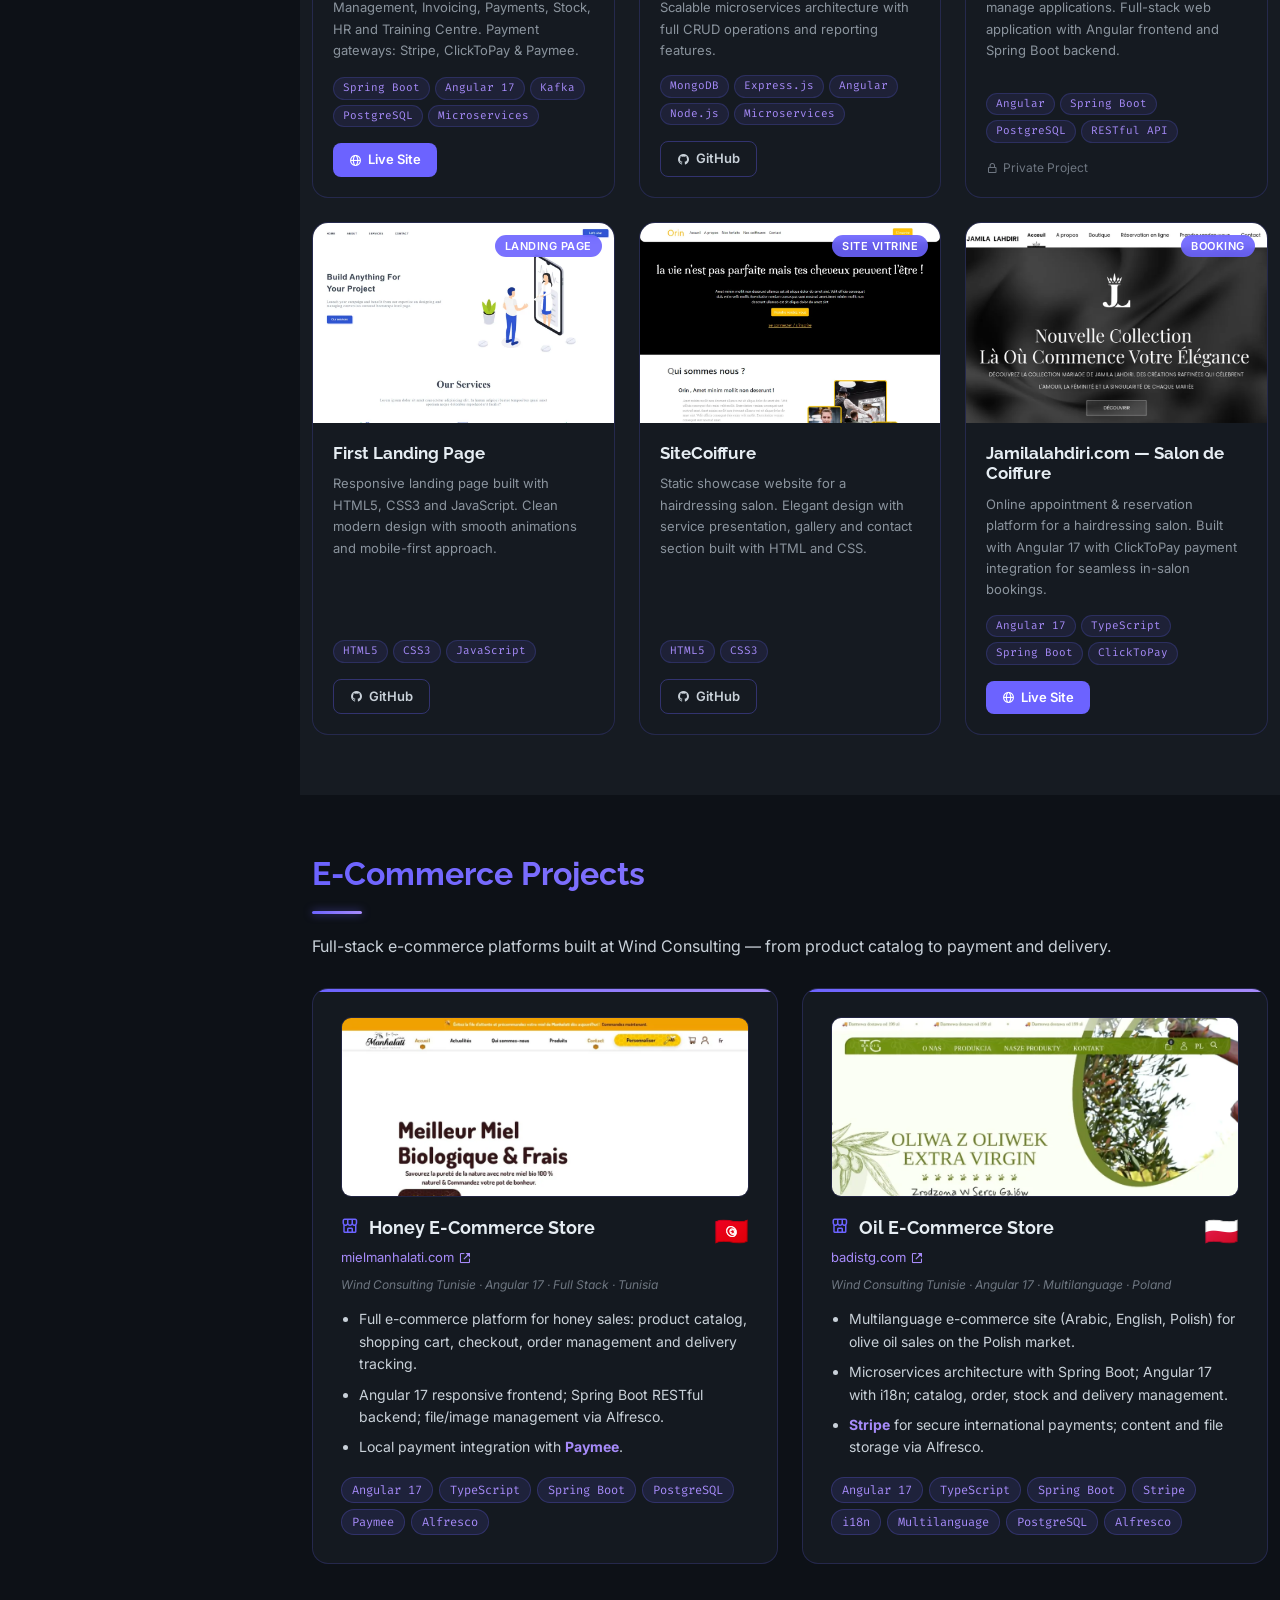
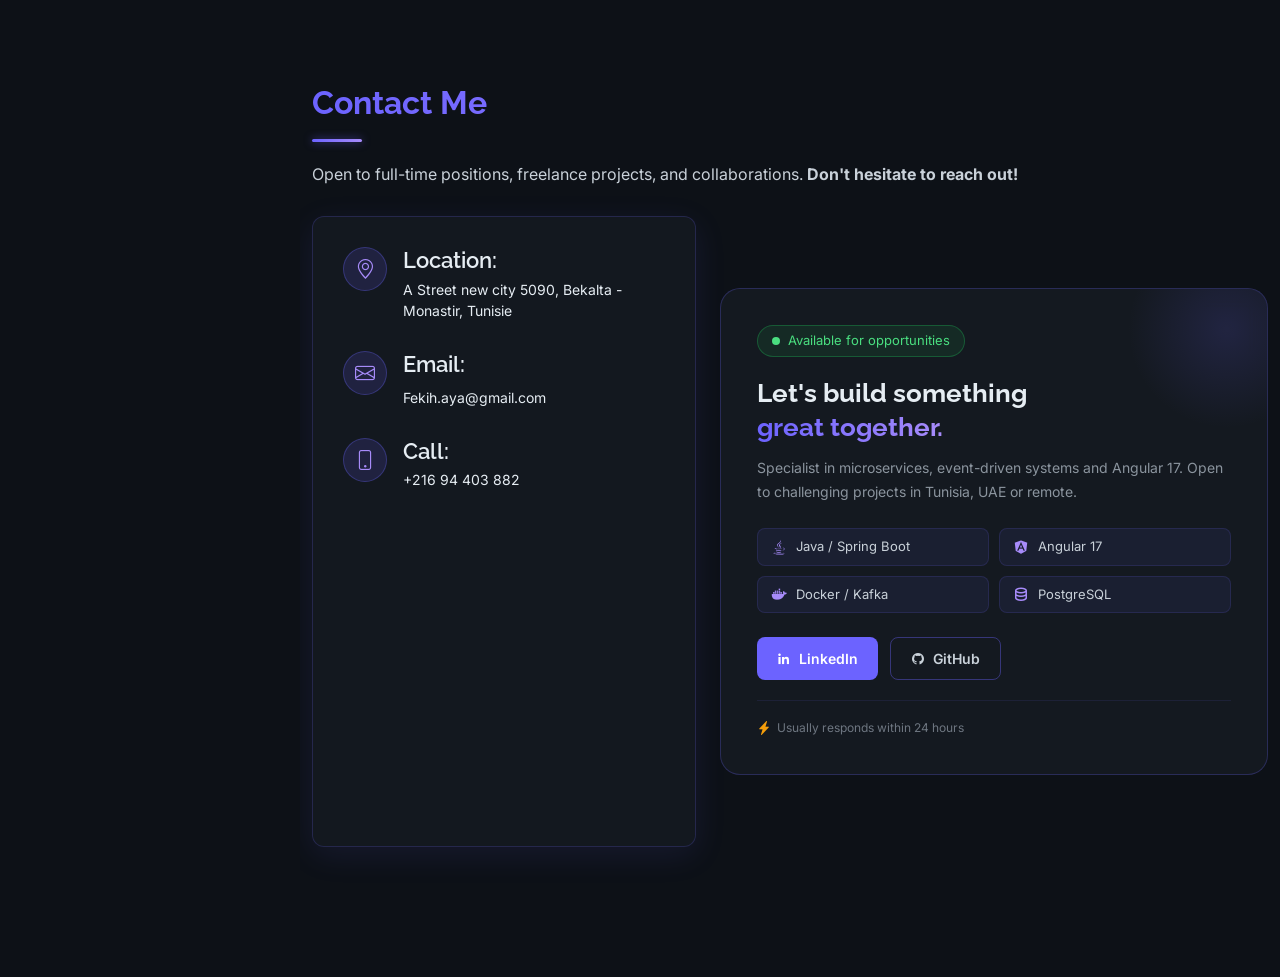
==== commit be409e4e: "Merge pull request #7 from Aya-Fekih-Romdhane/feat/portfolio-redesign feat: portfolio redesign - Web" ====
--- a/index.html
+++ b/index.html
@@ -384,7 +384,7 @@
           <div class="col-lg-4 col-md-6">
             <div class="pf-card">
               <div class="pf-screenshot">
-                <img src="assets/img/portfolio/wind-erp.jpg" alt="Wind-ERP" class="img-fluid">
+                <img src="assets/img/portfolio/wind-erp.webp" alt="Wind-ERP" class="img-fluid">
                 <span class="pf-badge">ERP</span>
               </div>
               <div class="pf-body">
@@ -404,7 +404,7 @@
           <div class="col-lg-4 col-md-6">
             <div class="pf-card">
               <div class="pf-screenshot">
-                <img src="assets/img/portfolio/portfolio-5.jpg" alt="HR Management System" class="img-fluid">
+                <img src="assets/img/portfolio/portfolio-5.webp" alt="HR Management System" class="img-fluid">
                 <span class="pf-badge">HR</span>
               </div>
               <div class="pf-body">
@@ -424,7 +424,7 @@
           <div class="col-lg-4 col-md-6">
             <div class="pf-card">
               <div class="pf-screenshot">
-                <img src="assets/img/portfolio/portfolio-8.png" alt="Khadamni" class="img-fluid">
+                <img src="assets/img/portfolio/portfolio-8.webp" alt="Khadamni" class="img-fluid">
                 <span class="pf-badge">Recrutement</span>
               </div>
               <div class="pf-body">
@@ -444,7 +444,7 @@
           <div class="col-lg-4 col-md-6">
             <div class="pf-card">
               <div class="pf-screenshot">
-                <img src="assets/img/portfolio/portfolio-1.png" alt="First Landing Page" class="img-fluid">
+                <img src="assets/img/portfolio/portfolio-1.webp" alt="First Landing Page" class="img-fluid">
                 <span class="pf-badge">Landing Page</span>
               </div>
               <div class="pf-body">
@@ -464,7 +464,7 @@
           <div class="col-lg-4 col-md-6">
             <div class="pf-card">
               <div class="pf-screenshot">
-                <img src="assets/img/portfolio/portfolio-2.png" alt="SiteCoiffure" class="img-fluid">
+                <img src="assets/img/portfolio/portfolio-2.webp" alt="SiteCoiffure" class="img-fluid">
                 <span class="pf-badge">Site Vitrine</span>
               </div>
               <div class="pf-body">
@@ -480,6 +480,26 @@
             </div>
           </div>
 
+          <!-- Jamilalahdiri.com -->
+          <div class="col-lg-4 col-md-6" data-aos="fade-up">
+            <div class="pf-card">
+              <div class="pf-screenshot">
+                <img src="assets/img/portfolio/jamila-lahdiri.webp" alt="Jamilalahdiri.com" class="img-fluid">
+                <span class="pf-badge">Booking</span>
+              </div>
+              <div class="pf-body">
+                <h4>Jamilalahdiri.com — Salon de Coiffure</h4>
+                <p>Online appointment &amp; reservation platform for a hairdressing salon. Built with Angular 17 with ClickToPay payment integration for seamless in-salon bookings.</p>
+                <div class="pf-tags">
+                  <span>Angular 17</span><span>TypeScript</span><span>Spring Boot</span><span>ClickToPay</span>
+                </div>
+                <div class="pf-links">
+                  <a href="https://jamilalahdiri.com/" target="_blank" class="pf-btn pf-btn-primary"><i class="bx bx-globe"></i> Live Site</a>
+                </div>
+              </div>
+            </div>
+          </div>
+
         </div>
 
       </div>
@@ -500,7 +520,7 @@
           <div class="col-lg-6" data-aos="fade-up">
             <div class="ecom-card">
               <div class="ecom-screenshot">
-                <img src="assets/img/portfolio/ecom-honey.jpg" alt="mielmanhalati.com screenshot" class="img-fluid">
+                <img src="assets/img/portfolio/ecom-honey.webp" alt="mielmanhalati.com screenshot" class="img-fluid">
               </div>
               <div class="ecom-header">
                 <div>
@@ -513,14 +533,13 @@
               <ul class="ecom-list">
                 <li>Full e-commerce platform for honey sales: product catalog, shopping cart, checkout, order management and delivery tracking.</li>
                 <li>Angular 17 responsive frontend; Spring Boot RESTful backend; file/image management via Alfresco.</li>
-                <li>Local payment integration with <strong>ClickToPay</strong> and <strong>Paymee</strong>.</li>
+                <li>Local payment integration with <strong>Paymee</strong>.</li>
               </ul>
               <div class="ecom-tags">
                 <span>Angular 17</span>
                 <span>TypeScript</span>
                 <span>Spring Boot</span>
                 <span>PostgreSQL</span>
-                <span>ClickToPay</span>
                 <span>Paymee</span>
                 <span>Alfresco</span>
               </div>
@@ -531,7 +550,7 @@
           <div class="col-lg-6" data-aos="fade-up" data-aos-delay="100">
             <div class="ecom-card">
               <div class="ecom-screenshot">
-                <img src="assets/img/portfolio/ecom-oil.jpg" alt="badistg.com screenshot" class="img-fluid">
+                <img src="assets/img/portfolio/ecom-oil.webp" alt="badistg.com screenshot" class="img-fluid">
               </div>
               <div class="ecom-header">
                 <div>
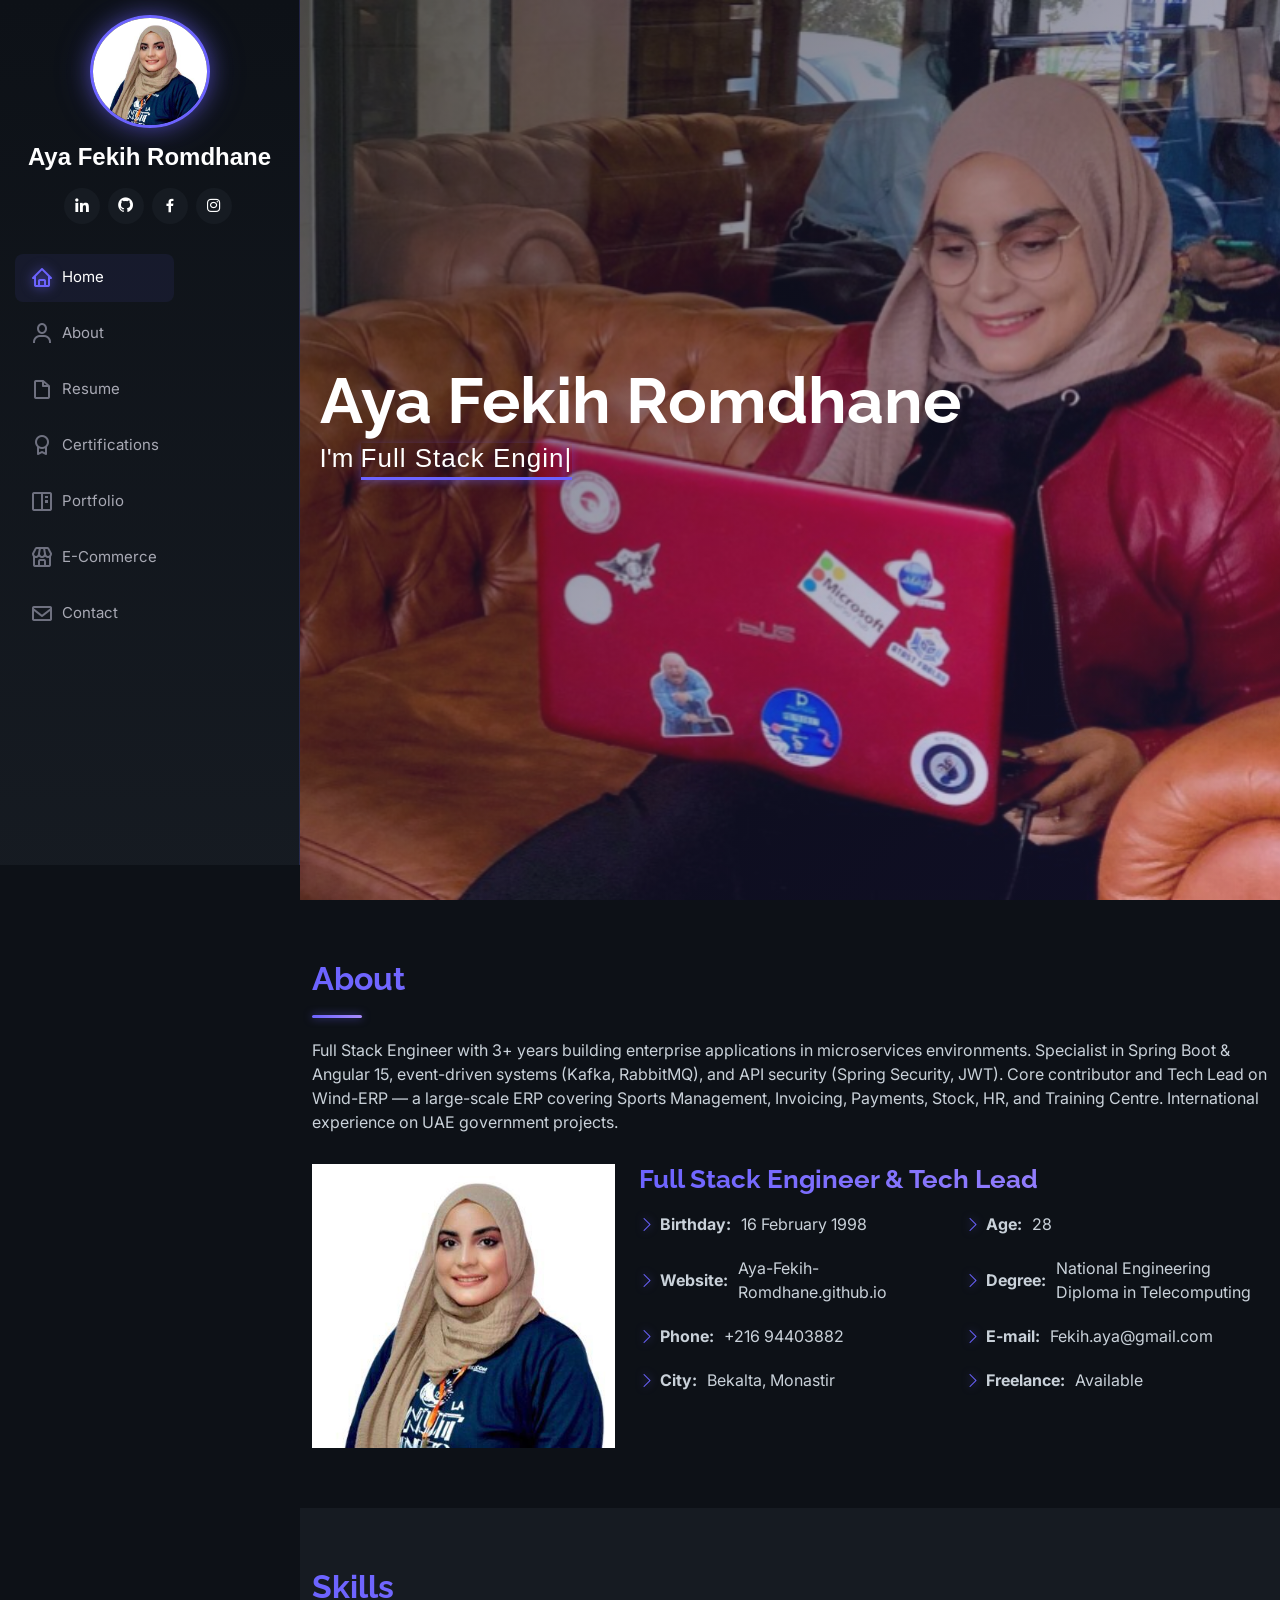
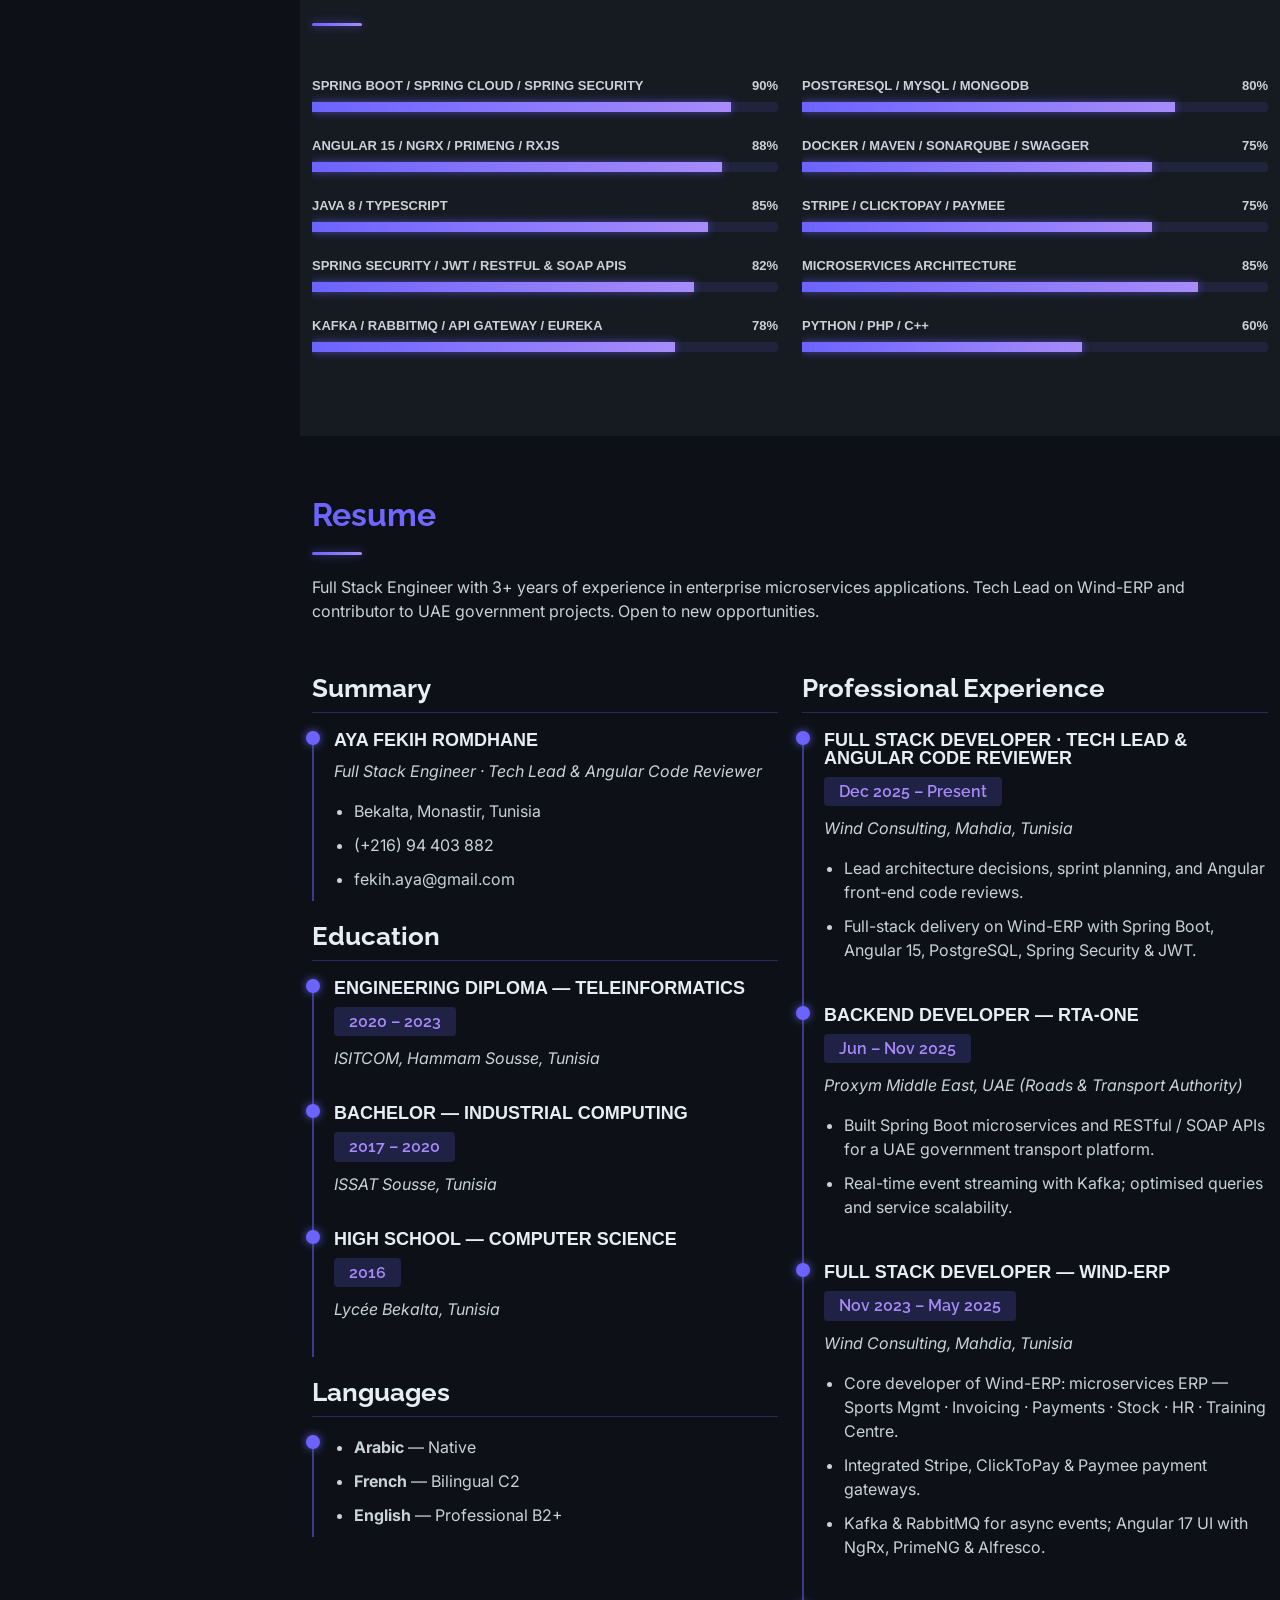
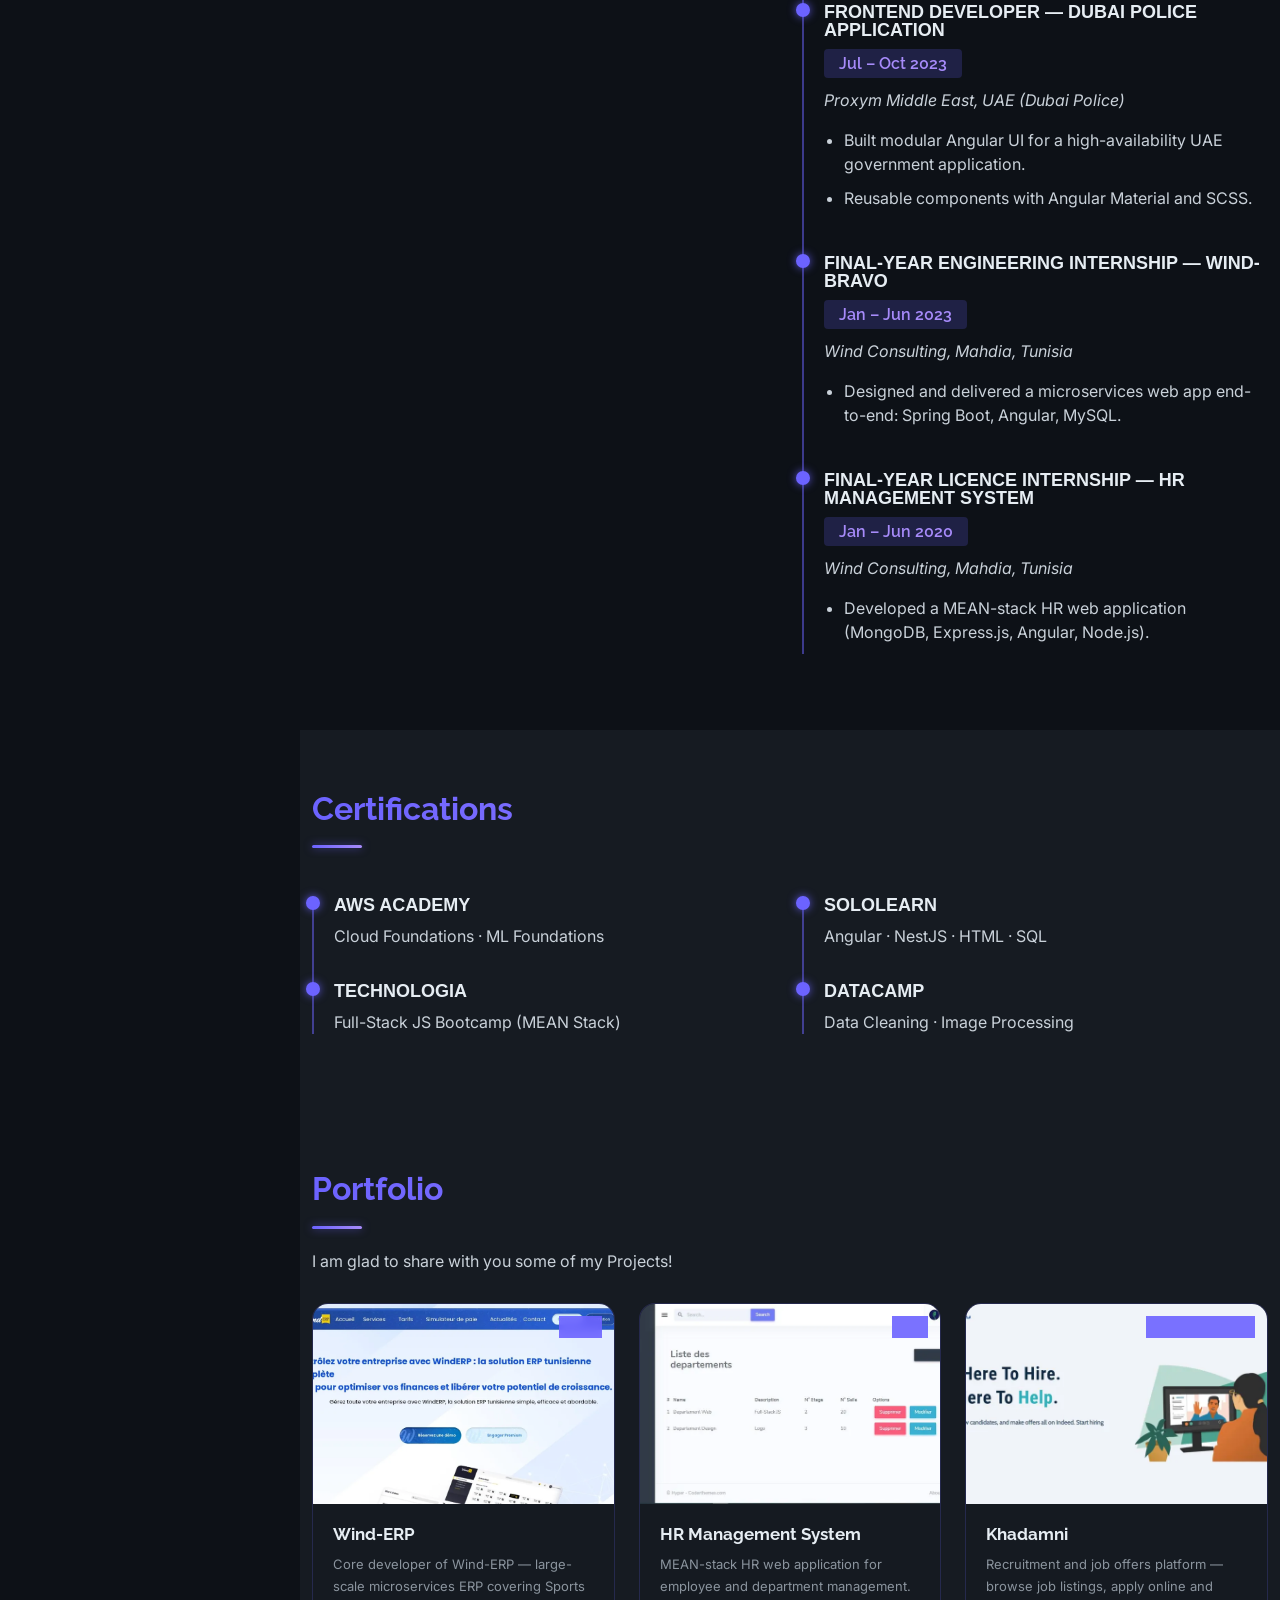
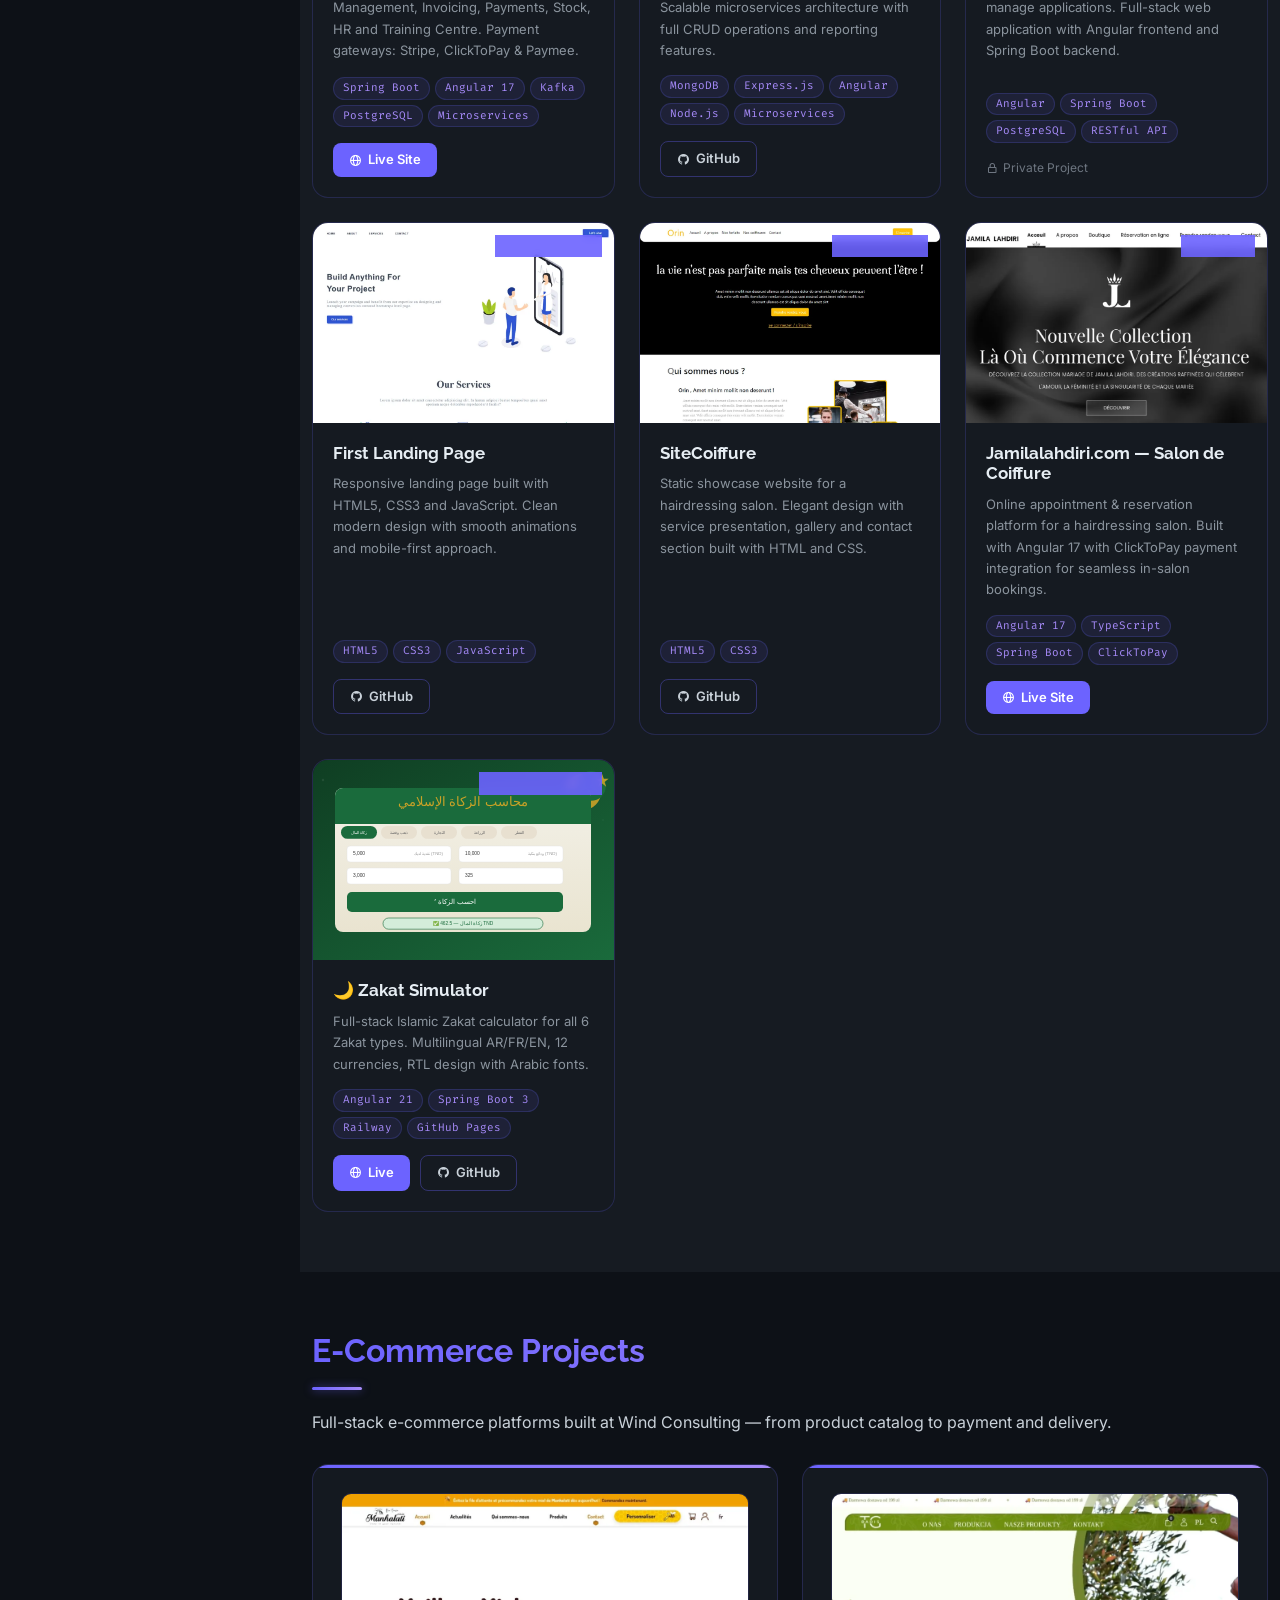
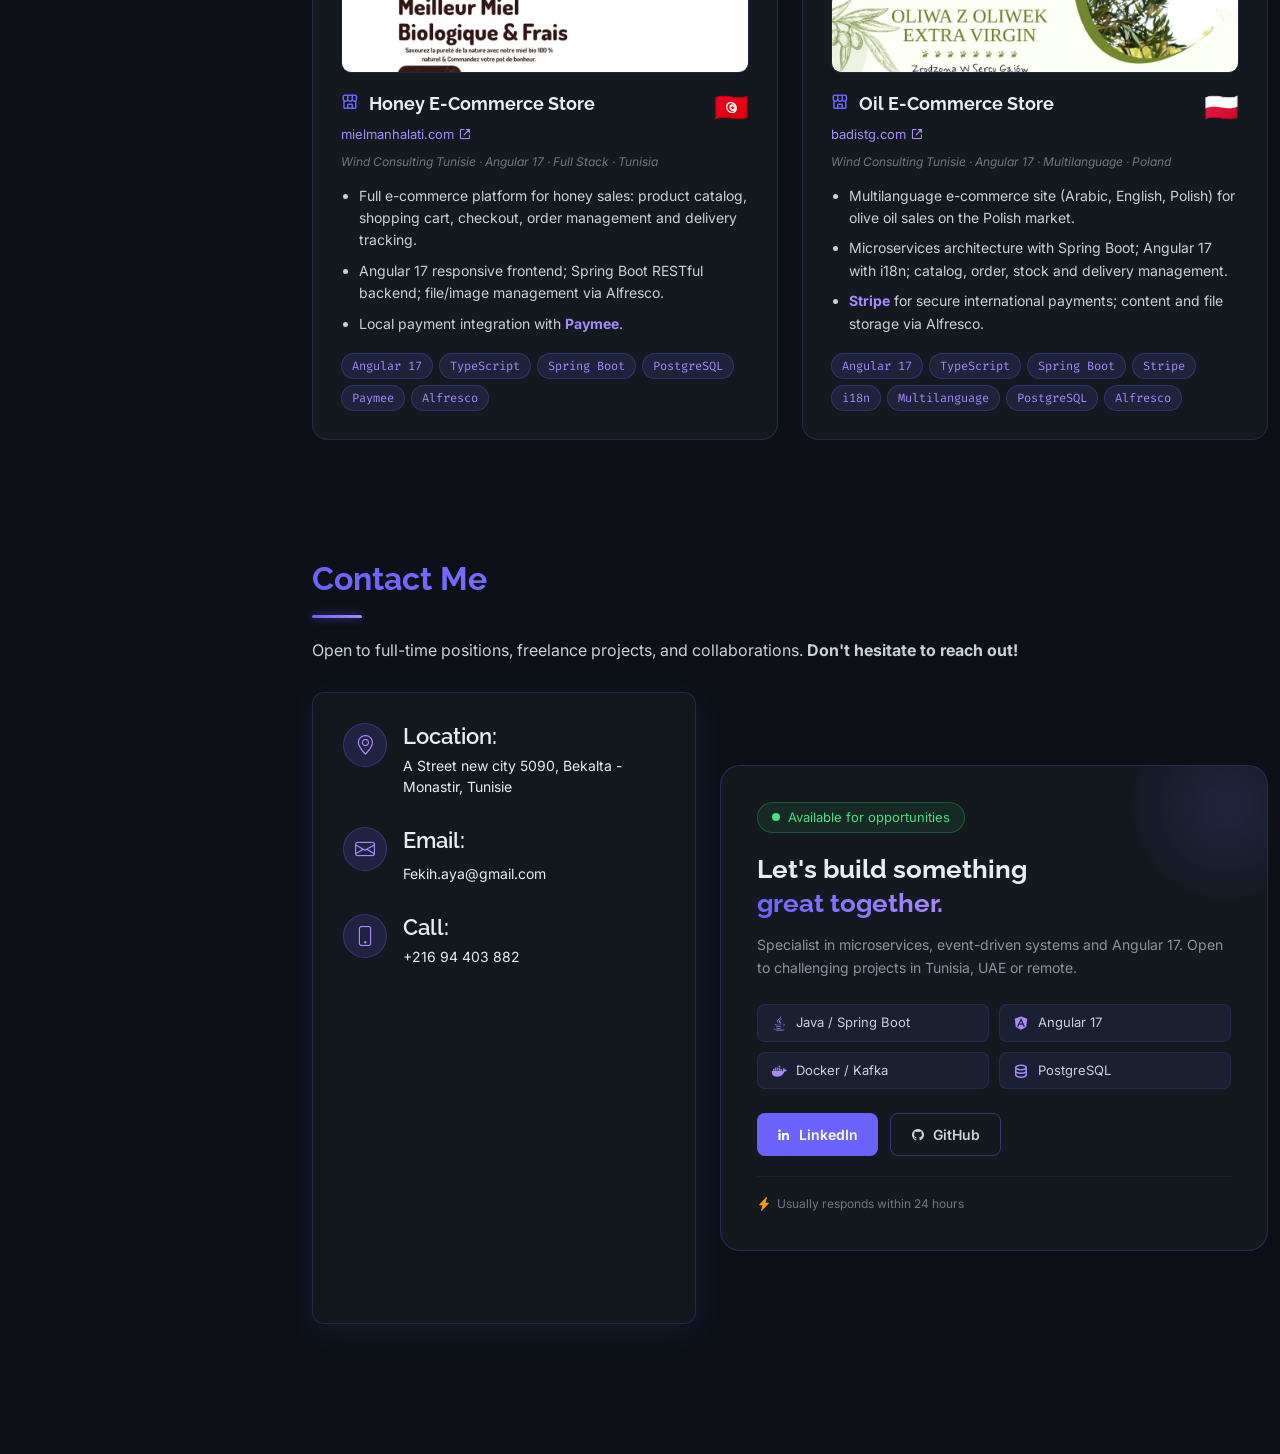
==== commit c0b77363: "feat: add Zakat Simulator to portfolio" ====
--- a/index.html
+++ b/index.html
@@ -500,6 +500,28 @@
             </div>
           </div>
 
+
+          <!-- Zakat Simulator -->
+          <div class="col-lg-4 col-md-6" data-aos="fade-up">
+            <div class="pf-card">
+              <div class="pf-screenshot">
+                <img src="assets/img/portfolio/zakat-simulator.svg" alt="Zakat Simulator" class="img-fluid">
+                <span class="pf-badge">Islamic FinTech</span>
+              </div>
+              <div class="pf-body">
+                <h4>🌙 Zakat Simulator</h4>
+                <p>Full-stack Islamic Zakat calculator for all 6 Zakat types. Multilingual AR/FR/EN, 12 currencies, RTL design with Arabic fonts.</p>
+                <div class="pf-tags">
+                  <span>Angular 21</span><span>Spring Boot 3</span><span>Railway</span><span>GitHub Pages</span>
+                </div>
+                <div class="pf-links">
+                  <a href="https://aya-fekih-romdhane.github.io/zakat-simulator/" target="_blank" class="pf-btn pf-btn-primary"><i class="bx bx-globe"></i> Live</a>
+                  <a href="https://github.com/Aya-Fekih-Romdhane/zakat-simulator" target="_blank" class="pf-btn pf-btn-outline"><i class="bx bxl-github"></i> GitHub</a>
+                </div>
+              </div>
+            </div>
+          </div>
+
         </div>
 
       </div>
